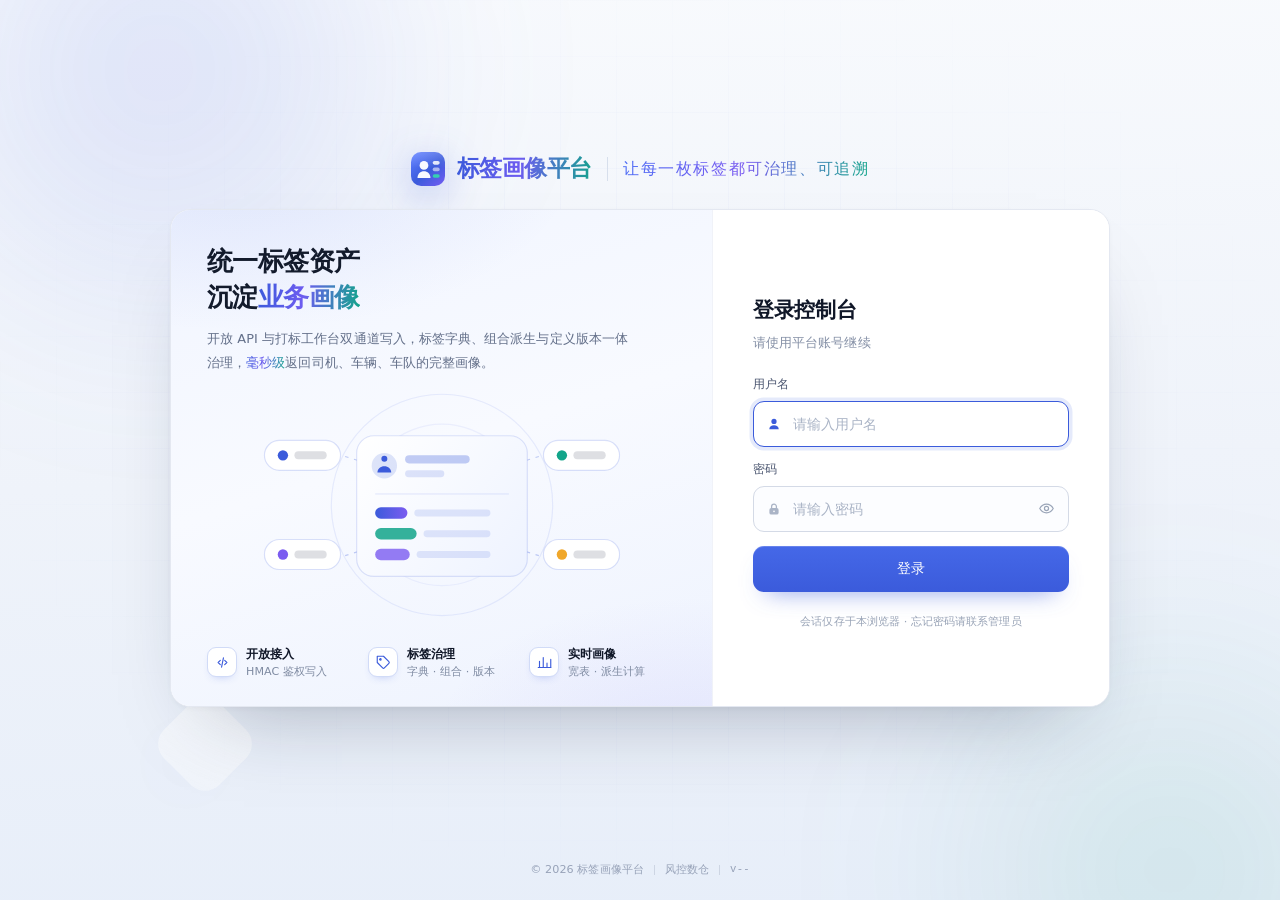
==== server/src/main/resources/static/console/index.html @ e5c2505c "Initial commit: 标签画像平台 1.17.0 统一标签接入、治理与对象画像平台：Spring Boot 3 + StarRocks 宽表 + MySQL/Redis + 模块化单体，包含" ====
<!DOCTYPE html>
<html lang="zh-CN">
<head>
<meta charset="UTF-8">
<meta name="viewport" content="width=device-width, initial-scale=1.0">
<title>标签画像平台 · 管理控制台</title>
<link rel="icon" type="image/svg+xml" href="favicon.svg?v=20261030-38">
<link rel="stylesheet" href="style.css?v=20261030-38">
</head>
<body>

<svg width="0" height="0" style="position:absolute" aria-hidden="true" focusable="false">
  <defs>
    <linearGradient id="tpLogoBg" x1="3" y1="1" x2="29" y2="31" gradientUnits="userSpaceOnUse">
      <stop stop-color="#5b7cff"/><stop offset=".55" stop-color="#3b5bdb"/><stop offset="1" stop-color="#6d5cf0"/>
    </linearGradient>
    <linearGradient id="tpLogoGloss" x1="16" y1="0" x2="16" y2="15" gradientUnits="userSpaceOnUse">
      <stop stop-color="#ffffff" stop-opacity=".18"/><stop offset="1" stop-color="#ffffff" stop-opacity="0"/>
    </linearGradient>
    <symbol id="tpLogoMark" viewBox="0 0 32 32">
      <rect width="32" height="32" rx="9.5" fill="url(#tpLogoBg)"/>
      <path d="M0 9.5A9.5 9.5 0 0 1 9.5 0h13A9.5 9.5 0 0 1 32 9.5V15H0z" fill="url(#tpLogoGloss)"/>
      <circle cx="12.2" cy="12.6" r="4.1" fill="#fff" opacity=".96"/>
      <path d="M6.1 24.4c0-3.9 2.8-6.3 6.1-6.3s6.1 2.4 6.1 6.3z" fill="#fff" opacity=".96"/>
      <rect x="20.4" y="8.5" width="6.6" height="3.4" rx="1.7" fill="#fff" opacity=".85"/>
      <rect x="20.4" y="14.7" width="6.6" height="3.4" rx="1.7" fill="#fff" opacity=".55"/>
      <rect x="20.4" y="20.9" width="6.6" height="3.4" rx="1.7" fill="#35d6ae" opacity=".95"/>
    </symbol>
  </defs>
</svg>

<!-- 登录视图 -->
<div id="login-view" class="auth-shell hidden">
  <div class="auth-bg" aria-hidden="true">
    <span class="auth-glow auth-glow-a"></span>
    <span class="auth-glow auth-glow-b"></span>
    <span class="auth-mesh"></span>
    <span class="auth-diamond auth-diamond-a"></span>
    <span class="auth-diamond auth-diamond-b"></span>
    <div class="auth-scene">
      <svg viewBox="0 0 520 336" fill="none">
        <defs>
          <linearGradient id="tpScenePlate" x1="262" y1="252" x2="262" y2="392" gradientUnits="userSpaceOnUse">
            <stop stop-color="#f5f8ff"/><stop offset="1" stop-color="#e3ebfa"/>
          </linearGradient>
          <linearGradient id="tpSceneScreen" x1="168" y1="112" x2="344" y2="262" gradientUnits="userSpaceOnUse">
            <stop stop-color="#ffffff"/><stop offset="1" stop-color="#eaf1ff"/>
          </linearGradient>
          <linearGradient id="tpSceneSide" x1="364" y1="164" x2="480" y2="252" gradientUnits="userSpaceOnUse">
            <stop stop-color="#e6edfc"/><stop offset="1" stop-color="#cfddf8"/>
          </linearGradient>
          <linearGradient id="tpSceneChip" x1="0" y1="0" x2="1" y2="0">
            <stop stop-color="#3b5bdb"/><stop offset="1" stop-color="#7b5cf0"/>
          </linearGradient>
          <filter id="tpSceneSoft" x="-45%" y="-45%" width="190%" height="190%">
            <feDropShadow dx="0" dy="14" stdDeviation="14" flood-color="#2b3f86" flood-opacity=".11"/>
          </filter>
          <radialGradient id="tpSceneHalo" cx=".5" cy=".5" r=".5">
            <stop stop-color="#3b5bdb" stop-opacity=".075"/><stop offset="1" stop-color="#3b5bdb" stop-opacity="0"/>
          </radialGradient>
          <filter id="tpSceneTiny" x="-60%" y="-60%" width="220%" height="220%">
            <feDropShadow dx="0" dy="6" stdDeviation="7" flood-color="#2b3f86" flood-opacity=".09"/>
          </filter>
        </defs>


        <ellipse cx="268" cy="180" rx="212" ry="128" fill="url(#tpSceneHalo)"/>

        <!-- 主卡：对象画像 -->
        <g transform="translate(168 150) skewY(-16)" filter="url(#tpSceneSoft)">
          <rect width="176" height="150" rx="14" fill="url(#tpSceneScreen)"/>
          <rect width="176" height="26" rx="13" fill="rgba(59,91,219,.08)"/>
          <circle cx="16" cy="13" r="3" fill="#3b5bdb" opacity=".45"/>
          <circle cx="27" cy="13" r="3" fill="#12a58a" opacity=".45"/>
          <circle cx="38" cy="13" r="3" fill="#f0a72a" opacity=".45"/>
          <circle cx="40" cy="62" r="17.5" fill="rgba(59,91,219,.10)"/>
          <circle cx="40" cy="56.5" r="6.4" fill="#3b5bdb" opacity=".72"/>
          <path d="M28.6 74.8c0-6.4 5.1-10.4 11.4-10.4s11.4 4 11.4 10.4z" fill="#3b5bdb" opacity=".72"/>
          <rect x="68" y="50" width="66" height="8" rx="4" fill="rgba(59,91,219,.26)"/>
          <rect x="68" y="64" width="42" height="6" rx="3" fill="rgba(59,91,219,.15)"/>
          <rect x="16" y="88" width="144" height="1" fill="rgba(59,91,219,.11)"/>
          <rect x="16" y="100" width="30" height="9" rx="4.5" fill="url(#tpSceneChip)"/>
          <rect x="52" y="102" width="62" height="5.4" rx="2.7" fill="rgba(59,91,219,.14)"/>
          <rect x="16" y="116" width="36" height="9" rx="4.5" fill="rgba(18,165,138,.78)"/>
          <rect x="58" y="118" width="54" height="5.4" rx="2.7" fill="rgba(59,91,219,.14)"/>
          <rect x="16" y="132" width="26" height="9" rx="4.5" fill="rgba(123,92,240,.6)"/>
          <rect x="48" y="134" width="60" height="5.4" rx="2.7" fill="rgba(59,91,219,.14)"/>
        </g>

        <!-- 左卡：标签清单 -->
        <g transform="translate(40 218) skewY(-16)" filter="url(#tpSceneTiny)">
          <rect width="106" height="86" rx="11" fill="#fff"/>
          <rect x="14" y="14" width="40" height="6.5" rx="3.25" fill="rgba(59,91,219,.28)"/>
          <rect x="14" y="32" width="26" height="8" rx="4" fill="rgba(59,91,219,.18)"/>
          <rect x="46" y="33.5" width="44" height="5" rx="2.5" fill="rgba(59,91,219,.12)"/>
          <rect x="14" y="48" width="32" height="8" rx="4" fill="rgba(18,165,138,.55)"/>
          <rect x="52" y="49.5" width="36" height="5" rx="2.5" fill="rgba(59,91,219,.12)"/>
          <rect x="14" y="64" width="22" height="8" rx="4" fill="rgba(123,92,240,.45)"/>
          <rect x="42" y="65.5" width="46" height="5" rx="2.5" fill="rgba(59,91,219,.12)"/>
        </g>

        <!-- 右卡：分布柱图 -->
        <g transform="translate(364 202) skewY(18)" filter="url(#tpSceneTiny)">
          <rect width="116" height="88" rx="11" fill="url(#tpSceneSide)"/>
          <rect x="14" y="14" width="36" height="6.5" rx="3.25" fill="rgba(59,91,219,.30)"/>
          <rect x="14" y="68" width="88" height="1" fill="rgba(59,91,219,.18)"/>
          <rect x="18" y="48" width="12" height="18" rx="4" fill="rgba(59,91,219,.26)"/>
          <rect x="38" y="36" width="12" height="30" rx="4" fill="url(#tpSceneChip)"/>
          <rect x="58" y="54" width="12" height="12" rx="4" fill="rgba(18,165,138,.6)"/>
          <rect x="78" y="42" width="12" height="24" rx="4" fill="rgba(123,92,240,.5)"/>
          <rect x="14" y="76" width="48" height="5" rx="2.5" fill="rgba(59,91,219,.16)"/>
        </g>

        <!-- 标签胶囊 -->
        <g class="auth-scene-float-b" filter="url(#tpSceneTiny)">
          <path d="M398 116L356 142" stroke="rgba(59,91,219,.26)" stroke-dasharray="3 6"/>
          <rect x="398" y="102" width="82" height="28" rx="14" fill="#fff"/>
          <circle cx="416" cy="116" r="5" fill="#12a58a"/>
          <rect x="426" y="112" width="36" height="8" rx="4" fill="rgba(21,32,58,.12)"/>
        </g>
      </svg>
    </div>
  </div>
  <header class="auth-head">
    <span class="auth-logo"><svg class="brand-mark" viewBox="0 0 32 32" aria-hidden="true"><use href="#tpLogoMark"/></svg></span>
    <b class="auth-wordmark">标签画像平台</b>
    <span class="auth-slogan">让每一枚标签都可治理、可追溯</span>
  </header>
  <main class="auth-main">
    <div class="auth-card">
      <section class="auth-visual">
        <div class="auth-visual-copy">
          <h1>统一标签资产<br>沉淀<em class="grad">业务画像</em></h1>
          <p>开放 API 与打标工作台双通道写入，标签字典、组合派生与定义版本一体治理，<em class="grad">毫秒级</em>返回司机、车辆、车队的完整画像。</p>
        </div>
        <div class="auth-art" aria-hidden="true">
          <svg viewBox="0 0 340 208" fill="none">
            <defs>
              <linearGradient id="tpArtCard" x1="96" y1="46" x2="244" y2="164" gradientUnits="userSpaceOnUse">
                <stop stop-color="#ffffff"/><stop offset="1" stop-color="#eef3ff"/>
              </linearGradient>
              <linearGradient id="tpArtBar" x1="0" y1="0" x2="1" y2="0">
                <stop stop-color="#3b5bdb"/><stop offset="1" stop-color="#7b5cf0"/>
              </linearGradient>
            </defs>
            <circle cx="170" cy="104" r="96" stroke="rgba(59,91,219,.10)"/>
            <circle cx="170" cy="104" r="70" stroke="rgba(59,91,219,.07)"/>
            <path d="M86 62L112 70M254 62L228 70M86 148L112 140M254 148L228 140" stroke="rgba(59,91,219,.30)" stroke-dasharray="3 5"/>
            <rect x="96" y="44" width="148" height="122" rx="15" fill="url(#tpArtCard)" stroke="rgba(59,91,219,.16)"/>
            <circle cx="120" cy="70" r="11" fill="rgba(59,91,219,.16)"/>
            <path d="M120 66.5a2.6 2.6 0 1 0 0-5.2 2.6 2.6 0 0 0 0 5.2zM114 76c0-3.4 2.7-5.6 6-5.6s6 2.2 6 5.6z" fill="#3b5bdb"/>
            <rect x="138" y="61" width="56" height="7" rx="3.5" fill="rgba(59,91,219,.30)"/>
            <rect x="138" y="74" width="34" height="6" rx="3" fill="rgba(59,91,219,.16)"/>
            <rect x="112" y="94" width="116" height="1" fill="rgba(59,91,219,.12)"/>
            <rect x="112" y="106" width="28" height="10" rx="5" fill="url(#tpArtBar)"/>
            <rect x="146" y="108" width="66" height="6" rx="3" fill="rgba(59,91,219,.14)"/>
            <rect x="112" y="124" width="36" height="10" rx="5" fill="rgba(18,165,138,.85)"/>
            <rect x="154" y="126" width="58" height="6" rx="3" fill="rgba(59,91,219,.14)"/>
            <rect x="112" y="142" width="30" height="10" rx="5" fill="rgba(123,92,240,.80)"/>
            <rect x="148" y="144" width="64" height="6" rx="3" fill="rgba(59,91,219,.14)"/>
            <g class="auth-art-float-a">
              <rect x="16" y="48" width="66" height="26" rx="13" fill="#fff" stroke="rgba(59,91,219,.18)"/>
              <circle cx="32" cy="61" r="4.5" fill="#3b5bdb"/>
              <rect x="42" y="57.5" width="28" height="7" rx="3.5" fill="rgba(21,32,58,.14)"/>
            </g>
            <g class="auth-art-float-b">
              <rect x="258" y="48" width="66" height="26" rx="13" fill="#fff" stroke="rgba(59,91,219,.18)"/>
              <circle cx="274" cy="61" r="4.5" fill="#12a58a"/>
              <rect x="284" y="57.5" width="28" height="7" rx="3.5" fill="rgba(21,32,58,.14)"/>
            </g>
            <g class="auth-art-float-b">
              <rect x="16" y="134" width="66" height="26" rx="13" fill="#fff" stroke="rgba(59,91,219,.18)"/>
              <circle cx="32" cy="147" r="4.5" fill="#7b5cf0"/>
              <rect x="42" y="143.5" width="28" height="7" rx="3.5" fill="rgba(21,32,58,.14)"/>
            </g>
            <g class="auth-art-float-a">
              <rect x="258" y="134" width="66" height="26" rx="13" fill="#fff" stroke="rgba(59,91,219,.18)"/>
              <circle cx="274" cy="147" r="4.5" fill="#f0a72a"/>
              <rect x="284" y="143.5" width="28" height="7" rx="3.5" fill="rgba(21,32,58,.14)"/>
            </g>
          </svg>
        </div>
        <ul class="auth-points">
          <li>
            <span class="auth-point-ico"><svg viewBox="0 0 24 24" fill="none" stroke="currentColor" stroke-width="1.8" stroke-linecap="round" stroke-linejoin="round"><path d="M8.5 8.5L5 12l3.5 3.5M15.5 8.5L19 12l-3.5 3.5"/><path d="M13.5 4.5l-3 15"/></svg></span>
            <div><b>开放接入</b><span>HMAC 鉴权写入</span></div>
          </li>
          <li>
            <span class="auth-point-ico"><svg viewBox="0 0 24 24" fill="none" stroke="currentColor" stroke-width="1.8" stroke-linecap="round" stroke-linejoin="round"><path d="M20.6 13.4l-7.2 7.2a2 2 0 0 1-2.8 0L2 12V2h10l8.6 8.6a2 2 0 0 1 0 2.8z"/><circle cx="7" cy="7" r="1.2"/></svg></span>
            <div><b>标签治理</b><span>字典 · 组合 · 版本</span></div>
          </li>
          <li>
            <span class="auth-point-ico"><svg viewBox="0 0 24 24" fill="none" stroke="currentColor" stroke-width="1.8" stroke-linecap="round" stroke-linejoin="round"><path d="M4 20V10M10 20V4M16 20v-7M22 20V7"/><path d="M2 20h20"/></svg></span>
            <div><b>实时画像</b><span>宽表 · 派生计算</span></div>
          </li>
        </ul>
      </section>
      <section class="auth-form-side">
        <h2>登录控制台</h2>
        <p class="auth-sub">请使用平台账号继续</p>
        <form id="login-form" autocomplete="off">
          <label class="auth-field">
            <span>用户名</span>
            <div class="auth-input">
              <span class="auth-lead" aria-hidden="true"><svg viewBox="0 0 24 24" fill="currentColor"><circle cx="12" cy="8.2" r="3.9"/><path d="M4.9 19.8c0-3.8 3.2-6.1 7.1-6.1s7.1 2.3 7.1 6.1z"/></svg></span>
              <input type="text" id="login-username" placeholder="请输入用户名" autocomplete="username" required>
            </div>
          </label>
          <label class="auth-field">
            <span>密码</span>
            <div class="auth-input has-toggle">
              <span class="auth-lead" aria-hidden="true"><svg viewBox="0 0 24 24" fill="none"><path d="M8.4 10.6V8.4a3.6 3.6 0 0 1 7.2 0v2.2" stroke="currentColor" stroke-width="1.9" stroke-linecap="round"/><rect x="5.1" y="10.6" width="13.8" height="9.8" rx="2.8" fill="currentColor"/><circle cx="12" cy="15.5" r="1.35" fill="#fff" opacity=".9"/></svg></span>
              <input type="password" id="login-password" placeholder="请输入密码" autocomplete="current-password" required>
              <button type="button" class="pw-toggle" id="login-pw-toggle" aria-label="显示密码" aria-pressed="false" title="显示密码">
                <svg class="pw-ico pw-ico-eye" viewBox="0 0 24 24" fill="none" stroke="currentColor" stroke-width="1.7" stroke-linecap="round" stroke-linejoin="round" aria-hidden="true"><path d="M2.5 12S6 5.9 12 5.9 21.5 12 21.5 12 18 18.1 12 18.1 2.5 12 2.5 12z"/><circle cx="12" cy="12" r="2.9"/></svg>
                <svg class="pw-ico pw-ico-off" viewBox="0 0 24 24" fill="none" stroke="currentColor" stroke-width="1.7" stroke-linecap="round" stroke-linejoin="round" aria-hidden="true"><path d="M3.2 3.2l17.6 17.6"/><path d="M10.5 6.2A9.6 9.6 0 0 1 12 6c6 0 9.5 6 9.5 6a17.7 17.7 0 0 1-2.5 3.3"/><path d="M6.4 7.8A17.2 17.2 0 0 0 2.5 12S6 18 12 18a9.6 9.6 0 0 0 3.6-.7"/><path d="M9.7 10.1a3 3 0 0 0 4.2 4.2"/></svg>
              </button>
            </div>
          </label>
          <div id="login-error" class="login-error hidden"></div>
          <button type="submit" class="btn btn-primary btn-block" id="login-submit">登录</button>
        </form>
        <p class="auth-hint">会话仅存于本浏览器 · 忘记密码请联系管理员</p>
      </section>
    </div>
  </main>
  <footer class="auth-foot">
    <span>© 2026 标签画像平台</span>
    <span class="auth-foot-sep"></span>
    <span>风控数仓</span>
    <span class="auth-foot-sep"></span>
    <span class="app-version">v--</span>
  </footer>
</div>

<!-- 应用主视图 -->
<div id="app-view" class="app hidden">
  <aside class="sidebar">
    <div class="logo"><span class="logo-mark"><svg class="brand-mark" viewBox="0 0 32 32" aria-hidden="true"><use href="#tpLogoMark"/></svg></span><span class="logo-text"><b>标签画像平台</b><small>Label Platform</small></span></div>
    <nav id="nav">
      <div class="nav-group">打标作业</div>
      <a href="#/workbench" data-nav="workbench" data-roles="ADMIN,TENANT_ADMIN,TAGGER,TASK_MANAGER,AUDITOR" title="打标工作台"><span class="nav-ico"><svg viewBox="0 0 24 24" fill="none" stroke="currentColor" stroke-width="1.7" stroke-linecap="round" stroke-linejoin="round"><path d="M12 20h9"/><path d="M16.5 3.5a2.1 2.1 0 0 1 3 3L7 19l-4 1 1-4z"/></svg></span>打标工作台</a>
      <a href="#/my-tasks" data-nav="my-tasks" data-roles="ADMIN,TENANT_ADMIN,TAGGER,TASK_MANAGER,AUDITOR" title="我的任务"><span class="nav-ico"><svg viewBox="0 0 24 24" fill="none" stroke="currentColor" stroke-width="1.7" stroke-linecap="round" stroke-linejoin="round"><path d="M9 5h10M9 12h10M9 19h10"/><path d="M4 5l1.2 1.2L7.5 4M4 12l1.2 1.2L7.5 11M4 19l1.2 1.2L7.5 18"/></svg></span>我的任务</a>
      <a href="#/tasks" data-nav="tasks" data-roles="ADMIN,TENANT_ADMIN,TASK_MANAGER,AUDITOR" title="任务管理"><span class="nav-ico"><svg viewBox="0 0 24 24" fill="none" stroke="currentColor" stroke-width="1.7" stroke-linecap="round" stroke-linejoin="round"><rect x="4" y="4" width="16" height="17" rx="2"/><path d="M9 4V3h6v2M8 9h8M8 13h8M8 17h5"/></svg></span>任务管理</a>
      <a href="#/task-monitor" data-nav="task-monitor" data-roles="ADMIN,TENANT_ADMIN,TASK_MANAGER,AUDITOR" title="任务监控"><span class="nav-ico"><svg viewBox="0 0 24 24" fill="none" stroke="currentColor" stroke-width="1.7" stroke-linecap="round" stroke-linejoin="round"><path d="M4 20V10M10 20V4M16 20v-7M22 20V7"/><path d="M2 20h20"/></svg></span>任务监控</a>
      <div class="nav-group">标签资产</div>
      <a href="#/tags" data-nav="tags" title="标签字典"><span class="nav-ico"><svg viewBox="0 0 24 24" fill="none" stroke="currentColor" stroke-width="1.7" stroke-linecap="round" stroke-linejoin="round"><path d="M20.59 13.41l-7.17 7.17a2 2 0 0 1-2.83 0L2 12V2h10l8.59 8.59a2 2 0 0 1 0 2.82z"/><circle cx="7" cy="7" r="1.2"/></svg></span>标签字典</a>
      <a href="#/tag-compose" data-nav="tag-compose" title="标签组合"><span class="nav-ico"><svg viewBox="0 0 24 24" fill="none" stroke="currentColor" stroke-width="1.7" stroke-linecap="round" stroke-linejoin="round"><circle cx="6" cy="6" r="2.6"/><circle cx="18" cy="6" r="2.6"/><circle cx="12" cy="18" r="2.6"/><path d="M8.4 7.2l2.4 8.4M15.6 7.2l-2.4 8.4M8.6 6h6.8"/></svg></span>标签组合</a>
      <a href="#/tag-viewer" data-nav="tag-viewer" title="标签查看"><span class="nav-ico"><svg viewBox="0 0 24 24" fill="none" stroke="currentColor" stroke-width="1.7" stroke-linecap="round" stroke-linejoin="round"><ellipse cx="12" cy="5.5" rx="7" ry="2.8"/><path d="M5 5.5v6c0 1.6 3.1 2.8 7 2.8s7-1.2 7-2.8v-6"/><path d="M5 11.5v6c0 1.6 3.1 2.8 7 2.8s7-1.2 7-2.8v-6"/></svg></span>标签查看</a>
      <a href="#/market" data-nav="market" title="标签市场"><span class="nav-ico"><svg viewBox="0 0 24 24" fill="none" stroke="currentColor" stroke-width="1.7" stroke-linecap="round" stroke-linejoin="round"><path d="M3 9l2-5h14l2 5"/><path d="M4 9v10a1 1 0 0 0 1 1h14a1 1 0 0 0 1-1V9"/><path d="M9 13h6M9 17h6"/><path d="M3 9h18"/></svg></span>标签市场</a>
      <a href="#/audit" data-nav="audit" data-roles="ADMIN,TENANT_ADMIN,AUDITOR" title="待审核队列"><span class="nav-ico"><svg viewBox="0 0 24 24" fill="none" stroke="currentColor" stroke-width="1.7" stroke-linecap="round" stroke-linejoin="round"><rect x="8" y="2" width="8" height="4" rx="1"/><path d="M16 4h2a2 2 0 0 1 2 2v14a2 2 0 0 1-2 2H6a2 2 0 0 1-2-2V6a2 2 0 0 1 2-2h2"/><path d="M9 13.5l2 2 4-4.5"/></svg></span>待审核队列<span class="nav-badge hidden" id="nav-pending-count">0</span></a>
      <div class="nav-group">运营分析</div>
      <a href="#/dashboard" data-nav="dashboard" data-roles="ADMIN,AUDITOR,VIEWER,TAGGER,TASK_MANAGER" title="数据看板"><span class="nav-ico"><svg viewBox="0 0 24 24" fill="none" stroke="currentColor" stroke-width="1.7" stroke-linecap="round" stroke-linejoin="round"><path d="M4 20V10M10 20V4M16 20v-7M22 20V7"/></svg></span>数据看板</a>
      <a href="#/records" data-nav="records" title="打标记录"><span class="nav-ico"><svg viewBox="0 0 24 24" fill="none" stroke="currentColor" stroke-width="1.7" stroke-linecap="round" stroke-linejoin="round"><path d="M8 6h13M8 12h13M8 18h13"/><path d="M3.5 6h.01M3.5 12h.01M3.5 18h.01"/></svg></span>打标记录</a>
      <a href="#/profile" data-nav="profile" title="对象画像"><span class="nav-ico"><svg viewBox="0 0 24 24" fill="none" stroke="currentColor" stroke-width="1.7" stroke-linecap="round" stroke-linejoin="round"><circle cx="12" cy="8" r="4"/><path d="M4 21c0-4 3.6-6 8-6s8 2 8 6"/></svg></span>对象画像</a>
      <div class="nav-group">平台管理</div>
      <a href="#/tenants" data-nav="tenants" data-roles="ADMIN,TENANT_ADMIN" title="租户与凭证"><span class="nav-ico"><svg viewBox="0 0 24 24" fill="none" stroke="currentColor" stroke-width="1.7" stroke-linecap="round" stroke-linejoin="round"><circle cx="8" cy="15" r="4"/><path d="M10.85 12.15L19 4M18 5l2 2M15 8l2 2"/></svg></span>租户与凭证</a>
      <a href="#/roles" data-nav="roles" data-roles="ADMIN,TENANT_ADMIN" title="角色与权限"><span class="nav-ico"><svg viewBox="0 0 24 24" fill="none" stroke="currentColor" stroke-width="1.7" stroke-linecap="round" stroke-linejoin="round"><rect x="4" y="3" width="16" height="18" rx="2"/><path d="M9 8h6M9 12h6M9 16h4"/><circle cx="18" cy="17" r="3"/></svg></span>角色与权限</a>
      <a href="#/users" data-nav="users" id="nav-users" title="用户管理"><span class="nav-ico"><svg viewBox="0 0 24 24" fill="none" stroke="currentColor" stroke-width="1.7" stroke-linecap="round" stroke-linejoin="round"><circle cx="9" cy="8" r="3.2"/><path d="M3 20c0-3.3 2.7-5.2 6-5.2s6 1.9 6 5.2"/><path d="M16 5.5a3 3 0 0 1 0 5.8"/><path d="M18 14.6c2 .7 3 2.4 3 4.4"/></svg></span>用户管理</a>
      <a href="#/logs" data-nav="logs" data-roles="ADMIN,TENANT_ADMIN,AUDITOR" title="审计日志"><span class="nav-ico"><svg viewBox="0 0 24 24" fill="none" stroke="currentColor" stroke-width="1.7" stroke-linecap="round" stroke-linejoin="round"><path d="M14 2H6a2 2 0 0 0-2 2v16a2 2 0 0 0 2 2h12a2 2 0 0 0 2-2V8z"/><path d="M14 2v6h6"/><path d="M9 13h6M9 17h6"/></svg></span>审计日志</a>
      <div class="nav-group">开发者</div>
      <a href="#/docs" data-nav="docs" title="接口文档"><span class="nav-ico"><svg viewBox="0 0 24 24" fill="none" stroke="currentColor" stroke-width="1.7" stroke-linecap="round" stroke-linejoin="round"><path d="M8.5 8.5L5 12l3.5 3.5M15.5 8.5L19 12l-3.5 3.5"/><path d="M13.5 4.5l-3 15"/></svg></span>接口文档</a>
    </nav>
    <div class="sidebar-foot"><span class="foot-dot"></span><div class="foot-meta"><b><span class="app-version">v--</span></b><span>Label Platform</span></div></div>
  </aside>

  <main class="main">
    <header class="topbar">
      <div class="topbar-title">
        <h1 id="page-title">标签字典</h1>
        <p class="topbar-sub" id="page-subtitle">标签定义、上下线与写入开关</p>
      </div>
      <div class="topbar-right">
        <span class="sys-chip"><span class="dot"></span>服务正常</span>
        <span class="topbar-sep"></span>
        <div class="user-box">
          <span class="user-avatar" id="user-avatar">A</span>
          <span id="user-info"></span>
          <button id="btn-change-password" class="btn btn-ghost btn-sm" title="修改当前账号密码"><svg class="ico" viewBox="0 0 24 24" width="14" height="14" fill="none" stroke="currentColor" stroke-width="1.8" stroke-linecap="round" stroke-linejoin="round" aria-hidden="true"><path d="M15.5 4.5a3.5 3.5 0 1 0-4.9 3.2L4 14.3V18h3.7l1-1h2.1l1.3-1.3V13l1.6-1.6a3.5 3.5 0 0 0 .5-.4"/><circle cx="17.5" cy="6.5" r="1.1"/></svg>修改密码</button>
          <button id="btn-logout" class="btn btn-ghost btn-sm" title="退出登录"><svg class="ico" viewBox="0 0 24 24" width="14" height="14" fill="none" stroke="currentColor" stroke-width="1.8" stroke-linecap="round" stroke-linejoin="round" aria-hidden="true"><path d="M14 4h4a2 2 0 0 1 2 2v12a2 2 0 0 1-2 2h-4"/><path d="M9 16l-4-4 4-4"/><path d="M5 12h11"/></svg>退出</button>
        </div>
      </div>
    </header>
    <section id="content" class="content"></section>
  </main>
</div>

<!-- 全局提示 -->
<div id="toast" class="toast hidden" role="status" aria-live="polite"></div>

<!-- 通用弹窗 -->
<div id="modal" class="modal-mask hidden" role="dialog" aria-modal="true" aria-labelledby="modal-title">
  <div class="modal">
    <div class="modal-head">
      <h3 id="modal-title">标题</h3>
      <button id="modal-close" class="modal-close" title="关闭" aria-label="关闭弹窗"><svg viewBox="0 0 24 24" width="18" height="18" fill="none" stroke="currentColor" stroke-width="2" stroke-linecap="round"><path d="M18 6L6 18M6 6l12 12"/></svg></button>
    </div>
    <div id="modal-body" class="modal-body"></div>
    <div id="modal-foot" class="modal-foot"></div>
  </div>
</div>

<script type="module" src="js/main.js?v=20261030-38"></script>
</body>
</html>
---- server/src/main/resources/static/console/style.css ----
/* ============================================================
   标签画像平台 · 管理控制台样式（v4 设计系统）
   视觉语言：Linear / Stripe 的中性克制 + 清晰的层级与留白
   单一品牌蓝点缀 · 细边框 · 轻阴影 · 数据密度与可读性平衡
   ============================================================ */

/* ---------------- 设计令牌 ---------------- */
:root {
  --brand: #3b5bdb;
  --brand-hover: #2f4bc0;
  --brand-weak: #eef2fe;
  --brand-line: #d1dbf7;

  --bg: #f4f6fb;
  --card: #ffffff;
  --text: #151c2e;
  --text-2: #525d76;
  --text-3: #8792a8;
  --line: #e6e9f2;
  --line-2: #f0f2f8;
  --line-strong: #d4dae6;

  --green: #0c7d54;
  --green-bg: #e9f9f2;
  --amber: #9a6a12;
  --amber-bg: #fdf5e4;
  --red: #c23c3c;
  --red-bg: #fdeeee;
  --blue: #2f6fed;
  --blue-bg: #edf2fe;
  --gray: #667085;
  --gray-bg: #f2f4f9;

  --sidebar: #0e1219;
  --sidebar-line: rgba(255, 255, 255, .065);

  --radius-lg: 12px;
  --radius: 10px;
  --radius-sm: 8px;
  --shadow-xs: 0 1px 2px rgba(16, 24, 40, .05);
  --shadow: 0 1px 2px rgba(16, 24, 40, .03), 0 6px 20px -14px rgba(16, 24, 40, .12);
  --shadow-lg: 0 24px 64px -18px rgba(16, 24, 40, .32);
  --ring: 0 0 0 3px rgba(59, 91, 219, .14);
  --font-mono: "JetBrains Mono", "SFMono-Regular", Consolas, "Liberation Mono", monospace;
}

/* ---------------- 基础 ---------------- */
* { box-sizing: border-box; margin: 0; padding: 0; }
html, body { height: 100%; }
html { color-scheme: light; }
body {
  font-family: "PingFang SC", "HarmonyOS Sans SC", "Microsoft YaHei", "Noto Sans CJK SC", system-ui, -apple-system, sans-serif;
  font-size: 14px; line-height: 1.5; color: var(--text);
  background:
    radial-gradient(1100px 380px at 72% -12%, rgba(59, 91, 219, .045), transparent 62%),
    var(--bg);
  -webkit-font-smoothing: antialiased; text-rendering: optimizeLegibility;
}
body.modal-open { overflow: hidden; }
.hidden { display: none !important; }
a { color: var(--brand); text-decoration: none; }
::selection { background: rgba(59, 91, 219, .18); }
*::-webkit-scrollbar { width: 10px; height: 10px; }
*::-webkit-scrollbar-thumb {
  background: #ccd3e0; border-radius: 8px;
  border: 2.5px solid transparent; background-clip: content-box;
}
*::-webkit-scrollbar-thumb:hover { background: #b3bccc; background-clip: content-box; }
*::-webkit-scrollbar-track { background: transparent; }

/* ---------------- 登录页 ---------------- */
.login-wrap {
  min-height: 100vh; display: flex; align-items: center; justify-content: center; padding: 32px;
  background:
    radial-gradient(1000px 520px at 82% -10%, rgba(59, 91, 219, .08), transparent 60%),
    radial-gradient(760px 460px at 4% 108%, rgba(59, 91, 219, .055), transparent 55%),
    #f3f4f8;
}
.login-panel {
  display: grid; grid-template-columns: 408px minmax(0, 1fr);
  width: min(940px, 100%); border-radius: 18px; overflow: hidden;
  background: #fff; border: 1px solid rgba(16, 24, 40, .06);
  box-shadow: 0 30px 80px -30px rgba(16, 24, 40, .34);
  animation: riseIn .5s cubic-bezier(.22, 1, .36, 1) both;
}
.login-aside {
  position: relative; display: flex; flex-direction: column; overflow: hidden;
  padding: 40px 36px 30px; color: #dbe3f5;
  background: linear-gradient(168deg, #1d2b58 0%, #15203f 58%, #101831 100%);
}
.login-aside::before {
  content: ""; position: absolute; width: 320px; height: 320px; right: -140px; top: -140px;
  border-radius: 50%; background: radial-gradient(circle, rgba(99, 125, 255, .35), transparent 68%);
}
.login-aside::after {
  content: ""; position: absolute; inset: 0; pointer-events: none;
  background-image: linear-gradient(rgba(255, 255, 255, .026) 1px, transparent 1px),
    linear-gradient(90deg, rgba(255, 255, 255, .026) 1px, transparent 1px);
  background-size: 28px 28px;
}
.aside-logo {
  position: relative; z-index: 1; display: flex; align-items: center; gap: 10px;
  font-size: 14.5px; font-weight: 600; color: #f2f5fc; letter-spacing: .2px;
}
.login-aside h2 {
  position: relative; z-index: 1; margin: 46px 0 14px;
  font-size: 21px; line-height: 1.45; font-weight: 600; color: #f6f8fd; letter-spacing: .3px;
}
.login-aside > p { position: relative; z-index: 1; color: #93a0c2; font-size: 12.8px; line-height: 1.85; }
.aside-points {
  position: relative; z-index: 1; list-style: none; margin-top: 30px;
  display: flex; flex-direction: column;
  border-top: 1px solid rgba(255, 255, 255, .08);
}
.aside-points li {
  display: flex; align-items: center; gap: 10px; padding: 12px 0;
  font-size: 12.8px; color: #aab5d2; border-bottom: 1px solid rgba(255, 255, 255, .08);
}
.pt-ico {
  width: 16px; height: 16px; border-radius: 50%; flex-shrink: 0;
  display: inline-flex; align-items: center; justify-content: center;
  background: rgba(124, 148, 245, .16); color: #a9bcff; font-size: 9.5px;
}
.aside-foot {
  position: relative; z-index: 1; margin-top: auto; padding-top: 26px;
  font-size: 11.5px; color: #5d6a8c; letter-spacing: .4px;
}
.login-card { display: flex; flex-direction: column; justify-content: center; padding: 46px 48px; background: #fff; }
.login-brand { margin-bottom: 28px; }
.login-logo {
  width: 46px; height: 46px; margin-bottom: 18px; border-radius: 12px;
  background: linear-gradient(145deg, #4c6ef5, #2f4bc0); color: #fff;
  font-weight: 700; font-size: 18px; letter-spacing: .5px;
  display: flex; align-items: center; justify-content: center;
  box-shadow: inset 0 1px 0 rgba(255, 255, 255, .22), 0 10px 20px -10px rgba(59, 91, 219, .6);
}
.login-brand h1 { font-size: 20px; font-weight: 650; letter-spacing: .2px; margin-bottom: 6px; }
.login-brand p { color: var(--text-3); font-size: 12.8px; }
.login-field { display: flex; flex-direction: column; gap: 7px; margin-bottom: 15px; }
.login-label { font-size: 12.5px; font-weight: 500; color: var(--text-2); }
.login-input-wrap { position: relative; }
.login-card input[type="text"], .login-card input[type="password"] {
  width: 100%; padding: 10px 12px; background: #fff;
  border: 1px solid var(--line-strong); border-radius: 9px;
  font-size: 14px; color: var(--text); font-family: inherit; outline: none;
  transition: border-color .15s ease, box-shadow .15s ease;
}
.login-input-wrap input { padding-right: 46px; }
.login-card input:hover { border-color: #c3cad8; }
.login-card input:focus { border-color: var(--brand); box-shadow: 0 0 0 3.5px rgba(59, 91, 219, .12); }
.pw-toggle {
  position: absolute; right: 5px; top: 50%; transform: translateY(-50%);
  padding: 5px 8px; border: 0; border-radius: 6px; background: transparent;
  color: var(--text-3); font-size: 11.5px; font-family: inherit; cursor: pointer;
}
.pw-toggle:hover { background: var(--gray-bg); color: var(--text-2); }
.login-error {
  display: flex; align-items: center; gap: 8px; margin-bottom: 14px; padding: 9px 12px;
  background: var(--red-bg); border: 1px solid rgba(196, 61, 61, .16); border-radius: 8px;
  color: var(--red); font-size: 12.5px;
}
.login-error::before {
  content: "!"; flex-shrink: 0; width: 16px; height: 16px; border-radius: 50%;
  background: var(--red); color: #fff; font-size: 11px; font-weight: 700;
  display: inline-flex; align-items: center; justify-content: center;
}
.demo-accounts {
  display: flex; align-items: center; gap: 6px; flex-wrap: wrap;
  margin: 14px 0 16px; font-size: 11.5px; color: var(--text-3);
}
.demo-chip {
  padding: 3px 9px; border: 1px solid var(--line); border-radius: 999px;
  background: #fbfcfe; color: var(--text-2); font-size: 11.5px; font-family: inherit; cursor: pointer;
  transition: border-color .14s ease, color .14s ease, background .14s ease;
}
.demo-chip:hover { border-color: var(--brand-line); color: var(--brand); background: var(--brand-weak); }
.login-hint {
  margin-top: 20px; padding-top: 16px; border-top: 1px solid var(--line-2);
  font-size: 11.6px; color: var(--text-3); line-height: 1.75; text-align: center;
}

/* ---------------- 应用框架 ---------------- */
.app { display: flex; min-height: 100vh; }
.sidebar {
  width: 236px; flex-shrink: 0; display: flex; flex-direction: column;
  position: sticky; top: 0; height: 100vh;
  background: linear-gradient(180deg, #101623 0%, #0c1017 100%);
  border-right: 1px solid rgba(255, 255, 255, .05);
}
.logo {
  display: flex; align-items: center; gap: 10px; height: 60px; padding: 0 20px;
  color: #eef1f8; font-size: 14px; font-weight: 600; letter-spacing: .2px;
  border-bottom: 1px solid var(--sidebar-line);
}
.logo-mark {
  width: 27px; height: 27px; border-radius: 8px; flex-shrink: 0;
  background: linear-gradient(145deg, #4c6ef5, #2f4bc0); color: #fff;
  font-size: 10.5px; font-weight: 700; letter-spacing: .5px;
  display: inline-flex; align-items: center; justify-content: center;
  box-shadow: inset 0 1px 0 rgba(255, 255, 255, .28);
}
#nav { flex: 1; overflow-y: auto; padding: 12px 10px 18px; }
.nav-group {
  padding: 14px 12px 7px; font-size: 10.5px; font-weight: 600;
  letter-spacing: .9px; color: #4f5a72; text-transform: uppercase;
}
.nav-group:first-child { padding-top: 4px; }
#nav a {
  position: relative; display: flex; align-items: center; gap: 11px;
  padding: 9px 12px; margin-bottom: 2px; border-radius: 8px;
  color: #8a93a8; font-size: 13.4px; font-weight: 450;
  transition: background .15s ease, color .15s ease;
}
#nav a .nav-ico { display: inline-flex; width: 18px; height: 18px; flex-shrink: 0; }
#nav a .nav-ico svg { width: 18px; height: 18px; }
#nav a:hover { background: rgba(255, 255, 255, .045); color: #d9dee9; }
#nav a.active { background: rgba(96, 125, 255, .13); color: #ffffff; }
#nav a.active::before {
  content: ""; position: absolute; left: -10px; top: 8px; bottom: 8px; width: 3px;
  border-radius: 0 3px 3px 0; background: #7d97ff;
}
#nav a.active .nav-ico { color: #a9bcff; }
.sidebar-foot {
  display: flex; align-items: center; gap: 7px; padding: 14px 20px;
  border-top: 1px solid var(--sidebar-line); font-size: 11.5px; color: #5d6a8c;
}
.foot-dot { width: 6px; height: 6px; border-radius: 50%; background: #23b26d; box-shadow: 0 0 0 3px rgba(35, 178, 109, .12); }

.main { flex: 1; min-width: 0; display: flex; flex-direction: column; }
.topbar {
  position: sticky; top: 0; z-index: 30; height: 60px; flex-shrink: 0;
  display: flex; align-items: center; justify-content: space-between; gap: 16px; padding: 0 28px;
  background: rgba(255, 255, 255, .88); -webkit-backdrop-filter: blur(12px);
  backdrop-filter: blur(12px); border-bottom: 1px solid var(--line);
}
.topbar-title { display: flex; flex-direction: column; gap: 1px; min-width: 0; }
.topbar h1 { font-size: 16px; font-weight: 600; letter-spacing: .1px; line-height: 1.35; }
.topbar-sub { font-size: 11.8px; color: var(--text-3); line-height: 1.4; }
.topbar-right { display: flex; align-items: center; gap: 14px; flex-shrink: 0; }
.sys-chip {
  display: inline-flex; align-items: center; gap: 7px; padding: 4px 11px; border-radius: 999px;
  background: var(--green-bg); border: 1px solid rgba(12, 125, 84, .14);
  color: var(--green); font-size: 12px; font-weight: 500;
}
.sys-chip .dot {
  width: 6px; height: 6px; border-radius: 50%; background: #23b26d;
  box-shadow: 0 0 0 3px rgba(35, 178, 109, .12);
}
.topbar-sep { width: 1px; height: 20px; background: var(--line); }
.user-box { display: flex; align-items: center; gap: 9px; font-size: 13px; color: var(--text-2); }
.user-avatar {
  width: 30px; height: 30px; border-radius: 9px;
  background: var(--brand-weak); color: var(--brand);
  font-size: 12.5px; font-weight: 650;
  display: inline-flex; align-items: center; justify-content: center;
}
.content { flex: 1; padding: 22px 28px 48px; }
.content > .card, .content > .stat-row { animation: fadeUp .26s ease both; }

/* ---------------- 按钮 ---------------- */
.btn {
  display: inline-flex; align-items: center; justify-content: center; gap: 6px;
  height: 34px; padding: 0 14px; border: 1px solid transparent; border-radius: var(--radius-sm);
  background: var(--card); color: var(--text); cursor: pointer;
  font-size: 13px; font-weight: 500; font-family: inherit; white-space: nowrap;
  transition: background .15s ease, border-color .15s ease, color .15s ease, box-shadow .15s ease;
}
.btn:disabled { opacity: .5; cursor: not-allowed; }
.btn:focus-visible { outline: 2px solid rgba(59, 91, 219, .35); outline-offset: 2px; }
.btn-primary { background: var(--brand); color: #fff; box-shadow: var(--shadow-xs); }
.btn-primary:hover:not(:disabled) { background: var(--brand-hover); }
.btn-ghost { background: #fff; border-color: var(--line-strong); color: var(--text-2); }
.btn-ghost:hover:not(:disabled) { border-color: var(--brand); color: var(--brand); background: var(--brand-weak); }
.btn-danger { background: var(--red); color: #fff; box-shadow: var(--shadow-xs); }
.btn-danger:hover:not(:disabled) { background: #b03434; }
.btn-link { background: transparent; border-color: transparent; color: var(--text-2); padding: 0 8px; }
.btn-link:hover:not(:disabled) { color: var(--brand); background: var(--brand-weak); }
.btn-sm { height: 28px; padding: 0 10px; font-size: 12.3px; border-radius: 7px; }
.btn-block { width: 100%; height: 40px; font-size: 14px; border-radius: 9px; }
.btn.is-loading { position: relative; pointer-events: none; }
.btn.is-loading::after {
  content: ""; width: 13px; height: 13px; border-radius: 50%;
  border: 2px solid currentColor; border-top-color: transparent; opacity: .75;
  animation: spin .7s linear infinite;
}

/* 表格内操作按钮：安静的文字按钮 */
td .btn {
  height: 26px; padding: 0 8px; background: transparent; border-color: transparent;
  box-shadow: none; font-weight: 500; border-radius: 6px;
}
td .btn-primary { color: var(--brand); }
td .btn-primary:hover:not(:disabled) { background: var(--brand-weak); }
td .btn-danger { color: var(--red); }
td .btn-danger:hover:not(:disabled) { background: var(--red-bg); }
td .btn-ghost { color: var(--text-2); }
td .btn-ghost:hover:not(:disabled) { background: var(--brand-weak); color: var(--brand); border-color: transparent; }
td .btn:disabled { opacity: .4; }

/* ---------------- 卡片与布局 ---------------- */
.card {
  margin-bottom: 16px; background: var(--card);
  border: 1px solid var(--line); border-radius: var(--radius-lg);
  box-shadow: var(--shadow); overflow: hidden;
}
.card-head {
  display: flex; align-items: center; justify-content: space-between; gap: 10px; flex-wrap: wrap;
  padding: 13px 20px; border-bottom: 1px solid var(--line-2);
}
.card-title {
  display: flex; align-items: center; gap: 8px;
  font-weight: 600; font-size: 14px; letter-spacing: .1px;
}
.card-actions { display: flex; align-items: center; gap: 8px; margin-left: auto; }
.count-chip {
  display: inline-flex; align-items: center; justify-content: center;
  min-width: 22px; height: 20px; padding: 0 7px; border-radius: 999px;
  background: var(--gray-bg); color: var(--text-2);
  font-size: 11.3px; font-weight: 600; font-variant-numeric: tabular-nums;
}
.card-body { padding: 16px 20px; }

/* 筛选区 */
.filter-bar {
  display: flex; align-items: flex-end; gap: 12px; flex-wrap: wrap;
  padding: 14px 20px; border-bottom: 1px solid var(--line-2); background: #fbfcfe;
}
.filter-grid {
  display: grid; grid-template-columns: repeat(auto-fit, minmax(170px, 1fr));
  gap: 12px 14px; align-items: end;
}
.filter-grid .field input, .filter-grid .field select { width: 100%; min-width: 0; }
.filter-grid.cols-4 { grid-template-columns: repeat(4, minmax(0, 1fr)); }
.filter-actions {
  display: flex; align-items: center; justify-content: space-between;
  gap: 10px; flex-wrap: wrap; margin-top: 14px;
}
.quick-row { display: flex; align-items: center; gap: 6px; flex-wrap: wrap; font-size: 11.8px; color: var(--text-3); }

/* ---------------- 表单 ---------------- */
.toolbar { display: flex; align-items: flex-end; gap: 12px 14px; flex-wrap: wrap; }
.field { display: flex; flex-direction: column; gap: 6px; font-size: 12px; color: var(--text-2); min-width: 0; }
.field > span { font-weight: 450; color: var(--text-3); }
.field.grow { flex: 1 1 220px; }
.field input, .field select {
  width: 180px; height: 36px; padding: 0 11px; background: #fff; font-family: inherit;
  border: 1px solid var(--line-strong); border-radius: 8px;
  font-size: 13px; color: var(--text); outline: none;
  transition: border-color .15s ease, box-shadow .15s ease;
}
.field.grow input { width: 100%; }
.field input:hover, .field select:hover { border-color: #c3cad8; }
.field input:focus, .field select:focus { border-color: var(--brand); box-shadow: 0 0 0 3.5px rgba(59, 91, 219, .12); }
.field input[type="datetime-local"] { color: var(--text-2); }
.field input[type="checkbox"] { width: 16px; height: 16px; accent-color: var(--brand); cursor: pointer; }
.check-line { display: inline-flex; align-items: center; gap: 8px; height: 36px; font-size: 12.5px; color: var(--text-2); cursor: pointer; }
.check-line input { margin: 0; }
.modal-body .field input:not([type="checkbox"]), .modal-body .field select { width: 100%; }
.form-grid { display: grid; grid-template-columns: repeat(2, minmax(0, 1fr)); gap: 14px 16px; }
.form-grid .field input, .form-grid .field select { width: 100%; }
.form-grid .span-2 { grid-column: span 2; }
.pb-0 { padding-bottom: 0; }
.form-tip { margin-top: 4px; font-size: 12px; color: var(--text-3); line-height: 1.6; }
.input-row { display: flex; align-items: stretch; gap: 8px; }
.input-row input { flex: 1; min-width: 0; }
.modal-body .field .input-row input { width: auto; }
.input-row .btn { flex-shrink: 0; }
.readonly-box {
  padding: 9px 11px; border: 1px solid var(--line); border-radius: 8px;
  background: #fafbfd; font-size: 12.5px; color: var(--text-2);
}
.select-sm {
  height: 30px; padding: 0 9px; border: 1px solid var(--line-strong); border-radius: 7px;
  background: #fff; font-family: inherit; font-size: 12.3px; color: var(--text-2); outline: none;
}
.select-sm:focus { border-color: var(--brand); box-shadow: 0 0 0 3px rgba(59, 91, 219, .1); }
.input-sm {
  height: 32px; padding: 0 10px; border: 1px solid var(--line-strong); border-radius: 7px;
  background: #fff; font-family: inherit; font-size: 12.5px; color: var(--text); outline: none;
}
.input-sm:focus { border-color: var(--brand); box-shadow: 0 0 0 3px rgba(59, 91, 219, .1); }

/* ---------------- 统计卡 ---------------- */
.stat-row {
  display: grid; grid-template-columns: repeat(4, minmax(0, 1fr));
  gap: 12px; margin-bottom: 16px;
}
.stat {
  position: relative; padding: 14px 16px 13px; overflow: hidden;
  background: #fff; border: 1px solid var(--line); border-radius: var(--radius-lg);
  box-shadow: var(--shadow);
}
.stat::before {
  content: ""; position: absolute; left: 0; top: 0; bottom: 0; width: 3px;
  background: var(--brand); opacity: .85;
}
.stat.tone-green::before { background: var(--green); }
.stat.tone-amber::before { background: #d29a2a; }
.stat.tone-gray::before { background: #aab2c2; }
.stat-label { font-size: 12px; color: var(--text-3); }
.stat-value {
  margin-top: 4px; font-size: 23px; font-weight: 650;
  letter-spacing: -.4px; line-height: 1.2; font-variant-numeric: tabular-nums;
}
.stat-hint { margin-top: 2px; font-size: 11.4px; color: var(--text-3); }

/* ---------------- 表格 ---------------- */
.table-wrap { width: 100%; overflow-x: auto; }
.table-wrap > table { min-width: 760px; }
#tag-table table { min-width: 1080px; }
#tag-audit-table table { min-width: 940px; }
#pending-table table, #records-table table { min-width: 900px; }
#tenant-table table, #logs-table table { min-width: 980px; }
#user-table table { min-width: 860px; }
.modal-body .table-wrap > table { min-width: 0; }
table { width: 100%; border-collapse: collapse; font-size: 12.8px; }
th, td { padding: 11px 16px; text-align: left; vertical-align: middle; border-bottom: 1px solid var(--line-2); }
th:first-child, td:first-child { padding-left: 20px; }
th:last-child, td:last-child { padding-right: 20px; }
th {
  background: #fafbfd; color: var(--text-3); font-weight: 500; font-size: 11.4px;
  letter-spacing: .2px; white-space: nowrap;
}
tbody tr { transition: background .12s ease; }
tbody tr:hover { background: #f8faff; }
tbody tr:last-child td { border-bottom: none; }
.table-wrap > table > thead > tr > th:first-child,
.table-wrap > table > tbody > tr > td:first-child {
  position: sticky; left: 0; z-index: 2; background: #fff;
  box-shadow: 1px 0 0 var(--line-2);
}
.table-wrap > table > thead > tr > th:first-child { background: #fafbfd; z-index: 3; }
.table-wrap > table > tbody > tr:hover > td:first-child { background: #f8faff; }
td.mono, .cell-sub.mono, .mono { font-family: var(--font-mono); font-size: 12.1px; color: var(--text-2); }
.cell-strong { font-weight: 500; color: var(--text); }
.cell-sub { margin-top: 2px; font-size: 11.4px; color: var(--text-3); line-height: 1.5; }
.cell-detail {
  display: block; max-width: 280px; overflow: hidden;
  text-overflow: ellipsis; white-space: nowrap; color: var(--text-2);
}
.nowrap { white-space: nowrap; }
.row-actions { display: flex; align-items: center; gap: 2px; flex-wrap: nowrap; }
.row-click { cursor: pointer; }
.muted { color: var(--text-3); font-size: 12px; }
.mono-inline {
  padding: 1px 5px; border-radius: 4px; background: var(--gray-bg);
  font-family: var(--font-mono); font-size: 11.5px; color: var(--text-2);
}

/* ---------------- 空态 / 加载 / 骨架屏 ---------------- */
.empty {
  display: flex; flex-direction: column; align-items: center; gap: 8px;
  padding: 50px 20px; text-align: center; color: var(--text-3); font-size: 13px;
}
.empty::before {
  content: ""; width: 42px; height: 42px; margin-bottom: 2px; opacity: .42;
  background: center / contain no-repeat
    url("data:image/svg+xml;charset=utf-8,%3Csvg xmlns='http://www.w3.org/2000/svg' viewBox='0 0 48 48' fill='none' stroke='%23a8b2c5' stroke-width='2.4' stroke-linecap='round' stroke-linejoin='round'%3E%3Cpath d='M10 17h28v19a4 4 0 0 1-4 4H14a4 4 0 0 1-4-4z'/%3E%3Cpath d='M10 17l4.5-9h19L38 17'/%3E%3Cpath d='M19 25h10'/%3E%3C/svg%3E");
}
.empty-title { font-size: 13.5px; font-weight: 600; color: var(--text-2); }
.empty-desc { max-width: 420px; font-size: 12px; color: var(--text-3); line-height: 1.7; }
.empty.loading::before { display: none; }
.empty.loading .spinner {
  width: 22px; height: 22px; border-radius: 50%;
  border: 2.5px solid var(--line-strong); border-top-color: var(--brand);
  animation: spin .7s linear infinite;
}
.sk {
  display: inline-block; height: 10px; border-radius: 4px;
  background: linear-gradient(90deg, #eef1f6 25%, #f7f9fc 37%, #eef1f6 63%);
  background-size: 400% 100%; animation: sk 1.4s ease infinite;
}
.sk-head { width: 60%; height: 8px; }
.skeleton-table td { padding-top: 15px; padding-bottom: 15px; }
.skeleton-table td .sk { max-width: 100%; }

/* ---------------- 徽标与 chip ---------------- */
.badge {
  display: inline-flex; align-items: center; gap: 5px;
  padding: 2px 8px; border-radius: 999px;
  font-size: 11.6px; font-weight: 450; white-space: nowrap;
}
.badge::before { content: ""; width: 5px; height: 5px; border-radius: 50%; background: currentColor; opacity: .8; }
.badge-green { background: var(--green-bg); color: var(--green); }
.badge-orange { background: var(--amber-bg); color: var(--amber); }
.badge-red { background: var(--red-bg); color: var(--red); }
.badge-blue { background: var(--blue-bg); color: var(--blue); }
.badge-gray { background: var(--gray-bg); color: var(--gray); }
.chip-row { display: flex; align-items: center; gap: 7px; flex-wrap: wrap; }
.chip {
  display: inline-flex; align-items: center; gap: 5px;
  height: 28px; padding: 0 11px; border: 1px solid var(--line-strong); border-radius: 999px;
  background: #fff; color: var(--text-2); font-size: 12px; font-family: inherit; cursor: pointer;
  transition: background .14s ease, border-color .14s ease, color .14s ease;
}
.chip:hover { border-color: var(--brand-line); color: var(--brand); background: var(--brand-weak); }
.chip.active { background: var(--brand); border-color: var(--brand); color: #fff; }
.chip b { font-weight: 600; font-variant-numeric: tabular-nums; opacity: .9; }

/* 写入开关 */
.switch {
  display: inline-flex; align-items: center; gap: 7px;
  padding: 2px 0; border: 0; background: transparent;
  font-family: inherit; font-size: 12px; color: var(--text-3); cursor: pointer;
}
.switch-track {
  position: relative; flex-shrink: 0; width: 30px; height: 17px;
  border-radius: 999px; background: #d3d9e5; transition: background .16s ease;
}
.switch-thumb {
  position: absolute; top: 2px; left: 2px; width: 13px; height: 13px;
  border-radius: 50%; background: #fff; box-shadow: 0 1px 2px rgba(16, 24, 40, .28);
  transition: transform .16s ease;
}
.switch.on { color: var(--green); }
.switch.on .switch-track { background: #25a06a; }
.switch.on .switch-thumb { transform: translateX(13px); }
.switch-label { font-weight: 500; }
.switch:hover .switch-track { filter: brightness(.96); }
.switch:focus-visible { outline: 2px solid rgba(59, 91, 219, .35); outline-offset: 3px; border-radius: 4px; }
.switch.is-static { cursor: default; }
.switch.is-static:hover .switch-track { filter: none; }

/* ---------------- 提示条 ---------------- */
.notice {
  display: flex; align-items: flex-start; gap: 9px;
  padding: 10px 14px; border: 1px solid; border-radius: var(--radius-sm);
  font-size: 12.6px; line-height: 1.7;
}
.notice::before {
  content: ""; flex-shrink: 0; width: 6px; height: 6px; margin-top: 7px;
  border-radius: 50%; background: currentColor; opacity: .65;
}
.notice-info { background: var(--brand-weak); border-color: var(--brand-line); color: #33415c; }
.notice-warn { background: var(--amber-bg); border-color: #f0dfb6; color: #7a5610; }
.notice + .notice { margin-top: 8px; }
.card > .notice { margin: 16px 20px; }

/* ---------------- 分页 ---------------- */
.pager {
  display: flex; align-items: center; justify-content: space-between; gap: 12px;
  padding: 12px 20px; border-top: 1px solid var(--line-2);
  font-size: 12.5px; color: var(--text-2); flex-wrap: wrap;
}
.pager-info b { color: var(--text); font-weight: 600; font-variant-numeric: tabular-nums; }
.pager-right { display: flex; align-items: center; gap: 8px; margin-left: auto; }
.pager-size { display: inline-flex; align-items: center; gap: 6px; font-size: 12px; color: var(--text-3); }
.pager-size select {
  height: 28px; padding: 0 6px; border: 1px solid var(--line-strong); border-radius: 7px;
  background: #fff; font-family: inherit; font-size: 12px; color: var(--text-2); outline: none;
}
.pager-page { min-width: 54px; text-align: center; color: var(--text-3); }
.pager-page b { color: var(--text); font-weight: 600; }

/* ---------------- 对象画像 ---------------- */
.profile-head {
  display: flex; align-items: center; gap: 14px; padding: 20px;
  background: linear-gradient(180deg, #fbfcff, #fff);
  border-bottom: 1px solid var(--line-2); flex-wrap: wrap;
}
.profile-avatar {
  width: 46px; height: 46px; border-radius: 12px; flex-shrink: 0;
  background: linear-gradient(145deg, #4c6ef5, #2f4bc0); color: #fff;
  font-weight: 650; font-size: 17px;
  display: flex; align-items: center; justify-content: center;
  box-shadow: inset 0 1px 0 rgba(255, 255, 255, .22), 0 8px 16px -10px rgba(59, 91, 219, .6);
}
.profile-id { font-family: var(--font-mono); font-size: 15px; font-weight: 600; }
.profile-meta { margin-top: 3px; font-size: 12.2px; color: var(--text-3); }
.profile-stats { margin-left: auto; display: flex; align-items: center; gap: 22px; }
.pstat { text-align: right; }
.pstat b { display: block; font-size: 19px; font-weight: 650; line-height: 1.2; font-variant-numeric: tabular-nums; }
.pstat span { font-size: 11.4px; color: var(--text-3); }
.pstat.pending b { color: var(--amber); }
.pstat.none b { color: var(--text-3); }
.profile-toolbar {
  display: flex; align-items: center; justify-content: space-between; gap: 12px; flex-wrap: wrap;
  padding: 12px 20px; border-bottom: 1px solid var(--line-2); background: #fcfdff;
}
.profile-toolbar .input-sm { width: 240px; }
.tag-grid {
  display: grid; grid-template-columns: repeat(auto-fill, minmax(300px, 1fr));
  gap: 14px; padding: 18px 20px;
}
.tag-grid > .empty { grid-column: 1 / -1; }
.tag-card {
  display: flex; flex-direction: column; gap: 10px;
  border: 1px solid var(--line); border-radius: 10px; padding: 15px 16px;
  background: #fff; transition: border-color .15s ease, box-shadow .15s ease, transform .15s ease;
}
.tag-card:hover {
  border-color: var(--brand-line); box-shadow: 0 6px 18px -10px rgba(16, 24, 40, .18);
  transform: translateY(-1px);
}
.tag-card.pending { border-color: #eedcb4; background: #fffdf7; }
.tag-top { display: flex; align-items: flex-start; justify-content: space-between; gap: 8px; }
.tag-name { font-weight: 600; font-size: 13.5px; }
.tag-code { margin-top: 2px; font-size: 11.4px; color: var(--text-3); font-family: var(--font-mono); }
.tag-value {
  font-size: 18px; font-weight: 650; color: var(--brand);
  word-break: break-all; line-height: 1.35;
}
.tag-value.none { font-size: 12.5px; font-weight: 450; color: var(--text-3); }
.tag-meta {
  display: flex; flex-direction: column; gap: 4px;
  padding-top: 10px; border-top: 1px dashed var(--line-2);
  font-size: 11.7px; color: var(--text-2);
}
.tag-meta-row { display: flex; gap: 8px; }
.tag-meta-row b { flex: 0 0 56px; font-weight: 450; color: var(--text-3); }
.tag-meta-row span { flex: 1; min-width: 0; overflow-wrap: anywhere; }

/* ---------------- Toast ---------------- */
.toast {
  position: fixed; right: 24px; bottom: 24px; z-index: 999;
  display: flex; align-items: center; gap: 9px; max-width: min(70vw, 460px);
  padding: 10px 16px; border-radius: 10px;
  background: rgba(16, 20, 31, .95); color: #fff; font-size: 12.8px; font-weight: 450;
  box-shadow: var(--shadow-lg); animation: toastIn .26s cubic-bezier(.22, 1, .36, 1) both;
}
.toast.ok { background: #0d7a54; }
.toast.err { background: #bf3a3e; }
.toast.ok::before { content: "✓"; font-weight: 700; }
.toast.err::before { content: "✕"; font-weight: 700; }

/* ---------------- 弹窗 ---------------- */
.modal-mask {
  position: fixed; inset: 0; z-index: 500; display: flex; align-items: center; justify-content: center;
  padding: 24px; background: rgba(16, 24, 40, .46);
  -webkit-backdrop-filter: blur(3px); backdrop-filter: blur(3px);
  animation: fadeIn .16s ease both;
}
.modal {
  width: 560px; max-width: 100%; max-height: 86vh;
  display: flex; flex-direction: column; overflow: hidden;
  background: #fff; border-radius: 14px; border: 1px solid rgba(16, 24, 40, .08);
  box-shadow: var(--shadow-lg); animation: modalIn .24s cubic-bezier(.22, 1, .36, 1) both;
}
.modal.modal-lg { width: 780px; }
.modal-head {
  display: flex; align-items: center; justify-content: space-between; gap: 12px;
  padding: 16px 20px; border-bottom: 1px solid var(--line-2);
}
.modal-head h3 { font-size: 15px; font-weight: 600; letter-spacing: .1px; }
.modal-close {
  display: inline-flex; align-items: center; justify-content: center;
  width: 28px; height: 28px; border: none; border-radius: 7px; cursor: pointer;
  background: none; color: var(--text-3); transition: background .14s ease, color .14s ease;
}
.modal-close:hover { background: var(--gray-bg); color: var(--text); }
.modal-body { padding: 20px; overflow-y: auto; }
.modal-foot { display: flex; justify-content: flex-end; gap: 10px; padding: 14px 20px; border-top: 1px solid var(--line-2); }
.modal-body .empty { padding: 34px 16px; }
.cred-meta {
  padding: 0 0 12px; margin-bottom: 10px;
  border-bottom: 1px dashed var(--line-strong);
  color: var(--text-2); font-size: 12.5px; line-height: 1.7;
}
.cred-meta .badge { margin-left: 4px; }

/* ---------------- 密钥展示 ---------------- */
.secret-box {
  margin-top: 8px; padding: 12px 13px; border-radius: 8px;
  background: var(--gray-bg); border: 1px dashed var(--line-strong);
  font-family: var(--font-mono); font-size: 13px; color: var(--brand);
  word-break: break-all;
}
.secret-row { display: flex; align-items: stretch; gap: 8px; margin-top: 8px; }
.secret-row .secret-box { flex: 1; min-width: 0; margin-top: 0; }
.secret-row .btn { height: auto; align-self: stretch; }
.warn-text { margin-top: 8px; color: var(--amber); font-size: 12.5px; line-height: 1.6; }

/* ---------------- 接口文档 ---------------- */
.doc-sub { margin-left: auto; font-weight: 400; font-size: 12px; color: var(--text-3); }
.doc-note {
  padding: 10px 14px; margin-bottom: 16px;
  border: 1px solid var(--brand-line); border-radius: var(--radius-sm);
  background: var(--brand-weak); color: #33415c;
  font-size: 12.8px; line-height: 1.75;
}
.doc-table th, .doc-table td { padding: 9px 12px; font-size: 12.5px; }
.doc-table td.mono { font-size: 12px; }
.doc-section { margin-top: 22px; }
.doc-section h4 {
  display: flex; align-items: center; gap: 8px;
  margin-bottom: 10px; font-size: 13px; font-weight: 600; color: var(--text);
}
.doc-section h4::before { content: ""; width: 3px; height: 13px; border-radius: 2px; background: var(--brand); }
.doc-tip { margin-top: 8px; font-size: 12.5px; color: var(--text-2); line-height: 1.8; }
.doc-tip b { color: var(--text); font-weight: 600; }
.doc-list { margin: 2px 0 0 18px; }
.doc-list li { margin-bottom: 7px; font-size: 12.8px; color: var(--text-2); line-height: 1.72; }
.doc-list li:last-child { margin-bottom: 0; }
.doc-list li b { color: var(--text); font-weight: 600; }
.method {
  display: inline-flex; align-items: center; justify-content: center;
  padding: 1.5px 8px; border-radius: 6px;
  font-family: var(--font-mono); font-size: 11.5px; font-weight: 600; letter-spacing: .3px;
}
.method-post { background: var(--green-bg); color: var(--green); }
.method-get { background: var(--blue-bg); color: var(--blue); }
.api-title { display: flex; align-items: center; gap: 10px; flex-wrap: wrap; }
.api-path { font-family: var(--font-mono); font-size: 13px; }
.api-name { color: var(--text-3); font-size: 12px; font-weight: 400; }
.code-inline {
  padding: 0 5px; border-radius: 4px; background: var(--gray-bg);
  font-family: var(--font-mono); font-size: 11.8px; color: var(--text);
}
.code-wrap { position: relative; }
.code-block {
  padding: 14px 16px; border-radius: var(--radius-sm);
  background: #0f1219; color: #dbe2f0;
  font-family: var(--font-mono); font-size: 12.3px; line-height: 1.72;
  overflow: auto; tab-size: 2;
}
.code-block::-webkit-scrollbar { height: 8px; width: 8px; }
.code-block::-webkit-scrollbar-thumb { background: rgba(255, 255, 255, .18); border-radius: 4px; }
.code-copy {
  position: absolute; top: 8px; right: 8px; z-index: 1;
  height: 26px; background: rgba(255, 255, 255, .08);
  border-color: rgba(255, 255, 255, .18); color: #c9d3e6;
}
.code-copy:hover:not(:disabled) { background: rgba(255, 255, 255, .18); border-color: rgba(255, 255, 255, .3); color: #fff; }

/* 接口列表：行式列表 + 选中切换详情 */
.doc-list-tip {
  padding: 10px 20px; border-bottom: 1px solid var(--line-2);
  background: var(--brand-weak); color: #4a5670; font-size: 12.3px; line-height: 1.6;
}
.doc-item { position: relative; }
.doc-item + .doc-item { border-top: 1px solid var(--line-2); }
.doc-item-head {
  display: flex; align-items: center; gap: 12px; width: 100%;
  padding: 14px 20px; border: 0; background: transparent;
  font: inherit; color: inherit; text-align: left; cursor: pointer;
  transition: background .12s ease;
}
.doc-item-head:hover { background: #fafbfe; }
.doc-item.active > .doc-item-head { background: var(--brand-weak); }
.doc-item.active::before {
  content: ""; position: absolute; left: 0; top: 8px; bottom: 8px; width: 3px;
  border-radius: 0 2px 2px 0; background: var(--brand);
}
.doc-item-main { flex: 1; min-width: 0; display: flex; flex-direction: column; gap: 3px; }
.doc-item-title { display: flex; align-items: center; gap: 10px; flex-wrap: wrap; }
.doc-item-desc { color: var(--text-3); font-size: 12.3px; }
.doc-item-arrow { flex-shrink: 0; color: var(--text-3); transition: transform .18s ease, color .12s ease; }
.doc-item.active .doc-item-arrow { color: var(--brand); }
.doc-collapse.open .doc-item-arrow { transform: rotate(180deg); }
.doc-collapse {
  width: 100%; border: 0; border-bottom: 1px solid var(--line-2);
  background: transparent; font-family: inherit; color: inherit; cursor: pointer;
}
.doc-collapse:hover { background: #fafbfe; }

/* ---------------- 动效 ---------------- */
@keyframes riseIn { from { opacity: 0; transform: translateY(16px); } }
@keyframes fadeUp { from { opacity: 0; transform: translateY(6px); } }
@keyframes fadeIn { from { opacity: 0; } }
@keyframes modalIn { from { opacity: 0; transform: translateY(10px) scale(.98); } }
@keyframes toastIn { from { opacity: 0; transform: translateY(10px); } }
@keyframes spin { to { transform: rotate(360deg); } }
@keyframes sk { 0% { background-position: 100% 50%; } 100% { background-position: 0 50%; } }
@media (prefers-reduced-motion: reduce) {
  *, *::before, *::after { animation-duration: .01ms !important; animation-iteration-count: 1 !important; transition-duration: .01ms !important; }
}

/* ---------------- 响应式 ---------------- */
@media (max-width: 1180px) {
  .stat-row { grid-template-columns: repeat(2, minmax(0, 1fr)); }
  .filter-grid.cols-4 { grid-template-columns: repeat(2, minmax(0, 1fr)); }
}
@media (max-width: 1080px) {
  .login-aside { display: none; }
  .login-panel { grid-template-columns: minmax(0, 1fr); width: min(430px, 100%); }
  .login-card { padding: 42px 38px; }
}
@media (max-width: 900px) {
  .sidebar { width: 64px; }
  .logo { justify-content: center; padding: 0 8px; }
  .logo-text, .nav-group { display: none; }
  #nav { padding: 12px 8px; }
  #nav a { justify-content: center; gap: 0; padding: 11px 0; font-size: 0; }
  #nav a.active::before { left: -8px; }
  #nav a .nav-ico, #nav a .nav-ico svg { width: 20px; height: 20px; }
  .sidebar-foot { display: none; }
  .form-grid { grid-template-columns: 1fr; }
  .form-grid .span-2 { grid-column: span 1; }
  .content { padding: 18px 16px 40px; }
  .topbar { padding: 0 18px; }
  .filter-grid { grid-template-columns: repeat(auto-fit, minmax(150px, 1fr)); }
  .filter-grid.cols-4 { grid-template-columns: repeat(2, minmax(0, 1fr)); }
}
@media (max-width: 640px) {
  .topbar-sub, .sys-chip, .topbar-sep { display: none; }
  #user-info { display: none; }
  .login-wrap { padding: 18px; }
  .login-card { padding: 34px 26px; }
  .field input, .field select, .field[data-type="datetime"] input { width: 100%; min-width: 0; }
  .filter-bar .field { flex: 1 1 140px; }
  .filter-grid { grid-template-columns: 1fr; }
  .filter-grid.cols-4 { grid-template-columns: 1fr; }
  .stat-row { grid-template-columns: repeat(2, minmax(0, 1fr)); gap: 10px; }
  .profile-stats { width: 100%; justify-content: space-between; margin-left: 0; gap: 12px; }
  .pstat { text-align: left; }
  .profile-toolbar input.input-sm { width: 100%; }
  .tag-grid { grid-template-columns: 1fr; padding: 14px; }
  .pager { justify-content: center; }
  .pager-right { width: 100%; justify-content: space-between; }
  .toast { left: 16px; right: 16px; bottom: 16px; max-width: none; }
}

/* ============================================================
   v5 视觉精修（2026-10-26）
   目标：提升数据密度下的可读性、窄屏可用性与页面层次
   ============================================================ */

/* ---------- 登录页补充 ---------- */
.login-card { position: relative; }
.login-card::before {
  content: ""; position: absolute; top: 0; left: 0; right: 0; height: 2px;
  background: linear-gradient(90deg, transparent, var(--brand) 18%, rgba(59, 91, 219, .12) 58%, transparent);
  opacity: .5;
}
.login-badges { display: none; align-items: center; gap: 6px; flex-wrap: wrap; margin: -4px 0 18px; }
.login-badge {
  display: inline-flex; align-items: center; gap: 5px;
  padding: 4px 9px; border: 1px solid var(--line); border-radius: 999px;
  background: #fafbfe; color: var(--text-2); font-size: 11.5px;
}
.login-badge::before { content: ""; width: 5px; height: 5px; border-radius: 50%; background: var(--brand); opacity: .75; }
@media (max-width: 1080px) {
  .login-badges { display: flex; }
  .login-card { padding-top: 40px; }
}

/* ---------- 侧栏与顶栏 ---------- */
#nav a:focus-visible, .chip:focus-visible, .demo-chip:focus-visible,
.doc-item-head:focus-visible, .doc-collapse:focus-visible {
  outline: 2px solid rgba(125, 151, 255, .55); outline-offset: 2px;
}
#nav a.active { box-shadow: inset 0 1px 0 rgba(255, 255, 255, .045); }
.sys-chip { font-variant-numeric: tabular-nums; }

/* ---------- 卡片层次 ---------- */
.card { transition: border-color .16s ease, box-shadow .16s ease; }
.card:hover { border-color: #dfe4ef; }
.card-head { background: linear-gradient(180deg, #fff, #fdfdff); }

/* ---------- 统计卡 ---------- */
.stat {
  position: relative; display: flex; flex-direction: column; justify-content: space-between;
  min-height: 98px; padding: 15px 18px 14px;
  transition: border-color .16s ease, box-shadow .16s ease, transform .16s ease;
}
.stat:hover { border-color: var(--brand-line); box-shadow: 0 8px 24px -18px rgba(16, 24, 40, .3); transform: translateY(-1px); }
.stat::before { width: 3px; opacity: .9; }
.stat-label { padding-right: 38px; letter-spacing: .1px; }
.stat-value { margin-top: 6px; font-size: 26px; letter-spacing: -.6px; }
.stat-hint { margin-top: 3px; }
.stat-ico {
  position: absolute; top: 14px; right: 16px;
  width: 30px; height: 30px; border-radius: 9px;
  display: inline-flex; align-items: center; justify-content: center;
  background: var(--brand-weak); color: var(--brand);
}
.stat-ico svg { width: 17px; height: 17px; }
.stat.tone-green .stat-ico { background: var(--green-bg); color: var(--green); }
.stat.tone-amber .stat-ico { background: var(--amber-bg); color: #a9791c; }
.stat.tone-gray .stat-ico { background: var(--gray-bg); color: #7d879b; }

/* ---------- 表格：固定表头 + 横向滚动 + 列宽 ---------- */
.table-wrap {
  position: relative; overflow: auto; overscroll-behavior: contain;
  scrollbar-gutter: stable;
}
#tag-table .table-wrap, #tag-audit-table .table-wrap, #pending-table .table-wrap,
#records-table .table-wrap, #tenant-table .table-wrap, #user-table .table-wrap,
#logs-table .table-wrap { max-height: 62vh; }
th, td { white-space: nowrap; }
.doc-table th, .doc-table td, .modal-body table th, .modal-body table td { white-space: normal; }
th {
  position: sticky; top: 0; z-index: 3;
  background: #f8fafc; color: #66708a; font-weight: 600; letter-spacing: .25px;
  box-shadow: inset 0 -1px 0 var(--line);
}
.table-wrap > table > thead > tr > th:first-child { z-index: 6; background: #f8fafc; }
td.cell-wrap { white-space: normal; min-width: 116px; max-width: 260px; line-height: 1.55; }
td.cell-wrap b { font-weight: 600; }
td.cell-wrap span { overflow-wrap: anywhere; }
.table-wrap td .cell-detail { max-width: 240px; }
#tag-table table { min-width: 1280px; }
#tag-audit-table table { min-width: 1080px; }
#pending-table table { min-width: 1080px; }
#records-table table { min-width: 1120px; }
#tenant-table table { min-width: 1080px; }
#logs-table table { min-width: 1120px; }
#user-table table { min-width: 860px; }
#pending-table th:nth-child(2), #pending-table td:nth-child(2) { min-width: 170px; }
#pending-table th:nth-child(4), #pending-table td:nth-child(4) { min-width: 124px; }
#pending-table th:nth-child(8), #pending-table td:nth-child(8) { min-width: 180px; }
#records-table th:nth-child(1), #records-table td:nth-child(1) { min-width: 170px; }
#records-table th:nth-child(3), #records-table td:nth-child(3) { min-width: 124px; }
#records-table th:nth-child(7), #records-table td:nth-child(7) { min-width: 140px; }
#tag-table th:nth-child(1), #tag-table td:nth-child(1) { min-width: 176px; }
#tag-table th:last-child, #tag-table td:last-child { min-width: 152px; }

/* 表格滚动时保持首列与表头的层次 */
.table-wrap > table > tbody > tr:hover > td:first-child { background: #f7f9ff; }

/* ---------- 画像卡 ---------- */
.tag-card { border-left: 3px solid transparent; padding-left: 14px; }
.tag-card.effective { border-left-color: #2fa06a; }
.tag-card.pending { border-left-color: #d29a2a; }
.tag-card.none { border-left-color: #c7ceda; background: #fdfdfe; }
.tag-card.revoked { border-left-color: var(--red); }
.tag-card:hover { box-shadow: 0 10px 26px -18px rgba(16, 24, 40, .24); }
.tag-value { font-size: 19px; letter-spacing: -.2px; }
.tag-card.none .tag-value { font-size: 13px; letter-spacing: 0; }
.tag-meta-row b { flex-basis: 58px; }

/* ---------- 窄屏 ---------- */
@media (max-width: 1180px) {
  .stat-value { font-size: 24px; }
}
@media (max-width: 900px) {
  .sys-chip, .topbar-sep, #user-info { display: none; }
  .topbar { padding: 0 18px; }
  .user-box { gap: 6px; }
  .content { padding: 18px 16px 40px; }
  .card-head { padding: 12px 16px; }
  .filter-bar { padding: 13px 16px; }
  .table-wrap > table > thead > tr > th:first-child,
  .table-wrap > table > tbody > tr > td:first-child { padding-left: 16px; }
  .table-wrap > table > thead > tr > th:last-child,
  .table-wrap > table > tbody > tr > td:last-child { padding-right: 16px; }
}
@media (max-width: 640px) {
  .content { padding: 14px 12px 36px; }
  .stat { min-height: 90px; padding: 13px 14px; }
  .stat-value { font-size: 22px; }
  .stat-ico { top: 12px; right: 12px; width: 27px; height: 27px; }
  .stat-ico svg { width: 15px; height: 15px; }
  .card { border-radius: 10px; }
  #tag-table .table-wrap, #tag-audit-table .table-wrap, #pending-table .table-wrap,
  #records-table .table-wrap, #tenant-table .table-wrap, #user-table .table-wrap,
  #logs-table .table-wrap { max-height: 55vh; }
}

/* ============================================================
   v6 侧栏精修（2026-10-26）
   品牌区 · 分组标题 · 激活态 · 待审核徽标 · 版本区
   ============================================================ */
.sidebar {
  background:
    radial-gradient(360px 220px at 0% -8%, rgba(76, 110, 245, .20), transparent 62%),
    linear-gradient(180deg, #111827 0%, #0c111b 56%, #090d14 100%);
  box-shadow: inset -1px 0 0 rgba(255, 255, 255, .03);
}
.logo { padding: 0 18px; }
.logo-text {
  display: flex; flex-direction: column; justify-content: center;
  min-width: 0; line-height: 1.22;
}
.logo-text b {
  font-size: 13.5px; font-weight: 600; color: #f0f3fa;
  letter-spacing: .2px; white-space: nowrap;
}
.logo-text small {
  margin-top: 2px; font-size: 9px; font-weight: 500; color: #5d6a8c;
  letter-spacing: 1.5px; text-transform: uppercase;
}
.logo-mark {
  width: 29px; height: 29px; border-radius: 9px;
  background: linear-gradient(145deg, #5b78ff, #2f4bc0);
  box-shadow: inset 0 1px 0 rgba(255, 255, 255, .30),
    0 0 0 1px rgba(125, 151, 255, .16),
    0 8px 18px -10px rgba(59, 91, 219, .85);
}
#nav { padding: 10px 10px 18px; }
.nav-group {
  display: flex; align-items: center; gap: 8px;
  padding: 17px 12px 8px; color: #66738d;
  font-size: 10px; letter-spacing: 1.15px;
}
.nav-group::after {
  content: ""; flex: 1; height: 1px;
  background: linear-gradient(90deg, rgba(255, 255, 255, .075), transparent);
}
.nav-group:first-child { padding-top: 4px; }
#nav a {
  border-radius: 9px; padding: 9px 11px; margin-bottom: 3px;
  color: #8d97ac;
  transition: background .16s ease, color .16s ease, box-shadow .16s ease;
}
#nav a .nav-ico, #nav a .nav-ico svg { width: 19px; height: 19px; }
#nav a:hover { background: rgba(255, 255, 255, .055); color: #e3e8f3; }
#nav a.active {
  background: linear-gradient(90deg, rgba(96, 125, 255, .20), rgba(96, 125, 255, .055));
  color: #fff;
  box-shadow: inset 0 0 0 1px rgba(125, 151, 255, .10);
}
#nav a.active::before {
  left: -10px; top: 9px; bottom: 9px; width: 3px;
  background: linear-gradient(180deg, #8aa3ff, #5f7dff);
  box-shadow: 0 0 10px rgba(125, 151, 255, .55);
}
#nav a.active .nav-ico { color: #b9c8ff; }
.nav-badge {
  display: inline-flex; align-items: center; justify-content: center;
  margin-left: auto; min-width: 18px; height: 18px; padding: 0 5px;
  border-radius: 9px; background: rgba(210, 154, 42, .16);
  border: 1px solid rgba(210, 154, 42, .24);
  color: #e5b55b; font-size: 10.5px; font-weight: 600;
  font-variant-numeric: tabular-nums;
}
#nav a.active .nav-badge { background: rgba(210, 154, 42, .22); color: #f0c46f; }
.sidebar-foot { padding: 14px 18px; gap: 9px; }
.foot-meta { display: flex; flex-direction: column; line-height: 1.35; }
.foot-meta b {
  color: #9aa6bd; font-size: 11.5px; font-weight: 500; letter-spacing: .2px;
}
.foot-meta span {
  color: #4f5a72; font-size: 9.5px; letter-spacing: 1.1px; text-transform: uppercase;
}
@media (max-width: 900px) {
  .logo { padding: 0 8px; padding-left: 8px; justify-content: center; }
  .logo-text, .nav-group { display: none; }
  #nav a { padding: 11px 0; margin-bottom: 2px; }
  #nav a .nav-ico, #nav a .nav-ico svg { width: 20px; height: 20px; }
  #nav a.active::before { left: -8px; top: 8px; bottom: 8px; }
  .nav-badge { display: none !important; }
}

/* ============================================================
   v7 品牌标（2026-10-26）
   标签 + 人物画像的几何标记，统一侧栏 / 登录页 / favicon
   ============================================================ */
.brand-mark { display: block; width: 100%; height: 100%; }
.logo-mark {
  width: 29px; height: 29px; flex-shrink: 0;
  display: inline-flex; align-items: center; justify-content: center;
  background: none; box-shadow: none; border-radius: 0; padding: 0;
}
.logo-mark .brand-mark { filter: drop-shadow(0 3px 8px rgba(47, 75, 194, .25)); }
.login-logo {
  width: 46px; height: 46px; border-radius: 0; padding: 0;
  background: none; box-shadow: none; color: inherit; font-size: 0;
  display: flex; align-items: center; justify-content: center;
}
.login-logo .brand-mark { filter: drop-shadow(0 10px 22px rgba(47, 75, 194, .28)); }
@media (max-width: 900px) {
  .logo-mark { width: 30px; height: 30px; }
}

/* ============================================================
   v8 数据看板（2026-10-26）
   深色数据头图 + 浅色分析卡，纯 SVG/CSS 图表
   ============================================================ */
.dash { animation: fadeUp .26s ease both; }
.dash-hero {
  position: relative; overflow: hidden; padding: 24px 26px 18px;
  border: 1px solid rgba(255, 255, 255, .07); border-radius: 16px;
  background:
    radial-gradient(760px 260px at 8% -30%, rgba(93, 120, 255, .34), transparent 62%),
    radial-gradient(520px 260px at 96% 0%, rgba(31, 157, 107, .10), transparent 62%),
    linear-gradient(135deg, #0d1526 0%, #101a31 48%, #0a1020 100%);
  box-shadow: 0 22px 54px -34px rgba(8, 15, 35, .75);
}
.dash-hero::before {
  content: ""; position: absolute; inset: 0; pointer-events: none;
  background-image:
    linear-gradient(rgba(255, 255, 255, .024) 1px, transparent 1px),
    linear-gradient(90deg, rgba(255, 255, 255, .024) 1px, transparent 1px);
  background-size: 32px 32px;
  -webkit-mask-image: linear-gradient(180deg, rgba(0, 0, 0, .7), transparent 78%);
  mask-image: linear-gradient(180deg, rgba(0, 0, 0, .7), transparent 78%);
}
.dash-head {
  position: relative; z-index: 1; display: flex; align-items: flex-start;
  justify-content: space-between; gap: 18px; flex-wrap: wrap;
}
.dash-eyebrow {
  display: inline-block; margin-bottom: 9px; padding: 3px 8px;
  border: 1px solid rgba(125, 151, 255, .22); border-radius: 999px;
  background: rgba(109, 136, 255, .10); color: #9db0ff;
  font-size: 9.5px; font-weight: 600; letter-spacing: 1.35px;
}
.dash-title h2 { margin: 0; color: #f2f5ff; font-size: 22px; font-weight: 600; letter-spacing: .2px; }
.dash-title p { margin: 7px 0 0; color: #8d9bb5; font-size: 12.5px; line-height: 1.6; }
.dash-controls { display: flex; align-items: center; gap: 8px; flex-wrap: wrap; }
.dash-ranges {
  display: flex; align-items: center; gap: 3px; padding: 3px;
  border: 1px solid rgba(255, 255, 255, .08); border-radius: 9px;
  background: rgba(255, 255, 255, .035);
}
.dash-chip {
  height: 26px; padding: 0 10px; border: 0; border-radius: 6px;
  background: transparent; color: #93a0b8; font-family: inherit; font-size: 11.5px;
  cursor: pointer; transition: background .15s ease, color .15s ease, box-shadow .15s ease;
}
.dash-chip:hover { color: #fff; background: rgba(255, 255, 255, .06); }
.dash-chip.active {
  color: #fff; background: rgba(109, 136, 255, .26);
  box-shadow: inset 0 0 0 1px rgba(125, 151, 255, .26);
}
.dash-btn {
  height: 32px; padding: 0 12px; border: 1px solid rgba(255, 255, 255, .13); border-radius: 8px;
  background: rgba(255, 255, 255, .04); color: #c9d4e8; font-family: inherit; font-size: 12px;
  cursor: pointer; transition: background .15s ease, color .15s ease, border-color .15s ease;
}
.dash-btn:hover { background: rgba(255, 255, 255, .09); color: #fff; border-color: rgba(255, 255, 255, .2); }
.dash-kpis {
  position: relative; z-index: 1; display: grid;
  grid-template-columns: repeat(6, minmax(0, 1fr)); gap: 10px; margin-top: 22px;
}
.dash-kpi {
  position: relative; min-height: 98px; padding: 14px 15px 12px;
  border: 1px solid rgba(255, 255, 255, .075); border-radius: 11px;
  background: rgba(255, 255, 255, .045); overflow: hidden;
}
.dash-kpi::before {
  content: ""; position: absolute; left: 0; top: 14px; bottom: 14px; width: 2px;
  border-radius: 0 2px 2px 0; background: rgba(125, 151, 255, .65);
}
.dash-kpi.tone-green::before { background: rgba(55, 214, 122, .58); }
.dash-kpi.tone-amber::before { background: rgba(232, 180, 91, .65); }
.dash-kpi.tone-purple::before { background: rgba(168, 139, 250, .62); }
.dash-kpi-label { padding-right: 34px; color: #93a0b8; font-size: 11.5px; }
.dash-kpi-value {
  margin-top: 5px; color: #f5f7ff; font-size: 27px; font-weight: 650;
  letter-spacing: -.6px; line-height: 1.2; font-variant-numeric: tabular-nums;
}
.dash-kpi-value small { margin-left: 2px; font-size: 11px; font-weight: 500; letter-spacing: 0; color: #8d9bb5; }
.dash-kpi-hint { margin-top: 3px; color: #6f7d97; font-size: 10.5px; }
.dash-kpi-ico {
  position: absolute; top: 13px; right: 13px; width: 27px; height: 27px;
  border-radius: 8px; display: flex; align-items: center; justify-content: center;
  background: rgba(109, 136, 255, .13); color: #9db0ff;
}
.dash-kpi-ico svg { width: 15px; height: 15px; }
.dash-kpi.tone-green .dash-kpi-ico { background: rgba(55, 214, 122, .11); color: #6fe0a3; }
.dash-kpi.tone-amber .dash-kpi-ico { background: rgba(232, 180, 91, .12); color: #e8b45b; }
.dash-kpi.tone-purple .dash-kpi-ico { background: rgba(168, 139, 250, .12); color: #c4b5fd; }
.dash-meta {
  position: relative; z-index: 1; display: flex; align-items: center; gap: 8px;
  margin-top: 16px; color: #74829d; font-size: 11px; flex-wrap: wrap;
}
.live-dot { width: 6px; height: 6px; border-radius: 50%; background: #37d67a; box-shadow: 0 0 0 4px rgba(55, 214, 122, .12); }
.dash-grid { display: grid; grid-template-columns: repeat(12, minmax(0, 1fr)); gap: 16px; margin-top: 16px; }
.dash-card { margin-bottom: 0; }
.dash-trend { grid-column: span 8; }
.dash-endpoints { grid-column: span 4; }
.dash-top { grid-column: span 4; }
.dash-tenants { grid-column: span 4; }
.dash-recent { grid-column: span 12; }
.dash-card-head {
  display: flex; align-items: flex-start; justify-content: space-between; gap: 10px;
  padding: 14px 18px; border-bottom: 1px solid var(--line-2);
}
.dash-card-head h3 { margin: 0; font-size: 13.5px; font-weight: 600; }
.dash-card-head span { display: block; margin-top: 2px; color: var(--text-3); font-size: 11px; }
.dash-card-body { padding: 14px 18px 16px; }
.dash-chart-legend {
  display: flex; align-items: center; gap: 18px; flex-wrap: wrap;
  margin-bottom: 8px; color: var(--text-3); font-size: 11.5px;
}
.dash-chart-legend span { display: inline-flex; align-items: center; gap: 6px; }
.dash-chart-legend i { width: 7px; height: 7px; border-radius: 50%; }
.dash-chart-legend b { color: var(--text); font-weight: 600; font-variant-numeric: tabular-nums; }
.dash-chart { display: block; width: 100%; height: auto; overflow: visible; }
.dash-chart text { font-family: inherit; }
.dash-bar-row { padding: 9px 0; border-bottom: 1px dashed var(--line-2); }
.dash-bar-row:first-child { padding-top: 0; }
.dash-bar-row:last-child { padding-bottom: 0; border-bottom: 0; }
.dash-bar-head { display: flex; align-items: center; gap: 8px; }
.dash-bar-head .method { flex-shrink: 0; }
.dash-bar-path {
  flex: 1; min-width: 0; overflow: hidden; text-overflow: ellipsis; white-space: nowrap;
  color: var(--text-2); font-family: var(--font-mono); font-size: 11.3px;
}
.dash-bar-head b { flex-shrink: 0; color: var(--text); font-size: 12.5px; font-variant-numeric: tabular-nums; }
.dash-track { height: 5px; margin-top: 7px; border-radius: 999px; background: #eef1f7; overflow: hidden; }
.dash-track i { display: block; height: 100%; border-radius: 999px; background: linear-gradient(90deg, #6D88FF, #3B5BDB); }
.dash-track.write i { background: linear-gradient(90deg, #5FD3A3, #1F9D6B); }
.dash-track.query i { background: linear-gradient(90deg, #E8C27B, #D29A2A); }
.dash-bar-sub { margin-top: 5px; color: var(--text-3); font-size: 10.5px; }
.dash-tag-row, .dash-tenant-row {
  display: flex; align-items: center; gap: 10px; padding: 9px 0;
  border-bottom: 1px dashed var(--line-2);
}
.dash-tag-row:first-child, .dash-tenant-row:first-child { padding-top: 0; }
.dash-tag-row:last-child, .dash-tenant-row:last-child { padding-bottom: 0; border-bottom: 0; }
.dash-rank { flex: 0 0 18px; color: #a0aabc; font-family: var(--font-mono); font-size: 10.5px; }
.dash-tag-main, .dash-tenant-main { flex: 1; min-width: 0; }
.dash-tag-name, .dash-tenant-name {
  overflow: hidden; text-overflow: ellipsis; white-space: nowrap;
  color: var(--text); font-size: 12.3px; font-weight: 500;
}
.dash-tag-code { margin-left: 7px; color: var(--text-3); font-family: var(--font-mono); font-size: 10.3px; font-weight: 400; }
.dash-tenant-name .mono { margin-left: 7px; color: var(--text-3); font-size: 10.3px; font-weight: 400; }
.dash-tag-count, .dash-tenant-nums b { flex-shrink: 0; color: var(--text); font-size: 12.5px; font-variant-numeric: tabular-nums; }
.dash-tenant-nums { flex: 0 0 auto; text-align: right; display: flex; flex-direction: column; gap: 2px; }
.dash-tenant-nums span { color: var(--text-3); font-size: 10.3px; white-space: nowrap; }
.dash-recent .dash-table-wrap { max-height: 360px; }
.dash-table { min-width: 980px; }
.dash-table th, .dash-table td { padding: 9px 14px; font-size: 12px; }
.dash-table th:first-child, .dash-table td:first-child { padding-left: 18px; }
.dash-table th:last-child, .dash-table td:last-child { padding-right: 18px; }
.dash-api-line { display: flex; align-items: center; gap: 8px; min-width: 0; }
.dash-api-line .mono { overflow: hidden; text-overflow: ellipsis; white-space: nowrap; }
.dash-card .empty { padding: 34px 16px; }
#dashboard:fullscreen { background: #080d18; padding: 24px; overflow: auto; }
#dashboard:fullscreen .dash-hero, #dashboard:fullscreen .dash-grid { max-width: 1800px; margin-left: auto; margin-right: auto; }
@media (max-width: 1300px) {
  .dash-kpis { grid-template-columns: repeat(3, minmax(0, 1fr)); }
  .dash-trend { grid-column: span 12; }
  .dash-endpoints, .dash-top, .dash-tenants { grid-column: span 6; }
}
@media (max-width: 900px) {
  .dash-hero { padding: 20px 18px 16px; }
  .dash-title h2 { font-size: 20px; }
  .dash-head { flex-direction: column; }
  .dash-controls { width: 100%; }
  .dash-kpis { grid-template-columns: repeat(2, minmax(0, 1fr)); }
  .dash-endpoints, .dash-top, .dash-tenants { grid-column: span 12; }
  #dashboard:fullscreen { padding: 16px; }
}
@media (max-width: 640px) {
  .dash-kpis { gap: 8px; }
  .dash-kpi { min-height: 88px; padding: 12px 13px; }
  .dash-kpi-value { font-size: 22px; }
  .dash-kpi-ico { width: 24px; height: 24px; top: 11px; right: 11px; }
  .dash-ranges { width: 100%; justify-content: space-between; }
  .dash-chip { flex: 1; }
  .dash-btn { flex: 1; }
  .dash-card-head, .dash-card-body { padding-left: 14px; padding-right: 14px; }
}

/* ============================================================
   v9 标签单选/多选（2026-10-26）
   ============================================================ */
.field textarea {
  width: 100%; min-height: 64px; padding: 9px 11px;
  border: 1px solid var(--line-strong); border-radius: 8px;
  background: #fff; font-family: inherit; font-size: 13px; line-height: 1.6;
  color: var(--text); outline: none; resize: vertical;
  transition: border-color .15s ease, box-shadow .15s ease;
}
.field textarea:hover { border-color: #c3cad8; }
.field textarea:focus { border-color: var(--brand); box-shadow: 0 0 0 3.5px rgba(59, 91, 219, .12); }
.form-grid .field textarea { width: 100%; }
#tag-table table { min-width: 1440px; }
#tag-table th:nth-child(4), #tag-table td:nth-child(4) { min-width: 170px; }
.tag-value-chips { display: flex; flex-wrap: wrap; gap: 5px; }
.tag-value-chip {
  display: inline-flex; align-items: center; padding: 3px 9px;
  border-radius: 6px; border: 1px solid var(--brand-line);
  background: var(--brand-weak); color: var(--brand);
  font-size: 12.5px; font-weight: 500; line-height: 1.5;
}

/* 标签表：操作列右侧固定，横向滚动时始终可见 */
#tag-table .table-wrap > table > thead > tr > th:last-child,
#tag-table .table-wrap > table > tbody > tr > td:last-child {
  position: sticky; right: 0; z-index: 4; background: #fff;
  padding-left: 22px;
  box-shadow: -1px 0 0 var(--line-2), -16px 0 18px -18px rgba(16, 24, 40, .5);
}
#tag-table .table-wrap > table > tbody > tr > td:last-child .btn + .btn { margin-left: 4px; }
#tag-table .table-wrap > table > thead > tr > th:last-child { background: #f8fafc; z-index: 5; }
#tag-table .table-wrap > table > tbody > tr:hover > td:last-child { background: #f8faff; }

/* 标签表：列宽收敛，桌面端完整展示；窄屏保留横向滚动 */
#tag-table table { min-width: 1320px; table-layout: fixed; }
#tag-table th, #tag-table td { min-width: 0; overflow: hidden; }
#tag-table th:nth-child(1),  #tag-table td:nth-child(1)  { width: 14%; }
#tag-table th:nth-child(2),  #tag-table td:nth-child(2)  { width: 8%; }
#tag-table th:nth-child(3),  #tag-table td:nth-child(3)  { width: 6%; }
#tag-table th:nth-child(4),  #tag-table td:nth-child(4)  { width: 10.5%; }
#tag-table th:nth-child(5),  #tag-table td:nth-child(5)  { width: 9%; }
#tag-table th:nth-child(6),  #tag-table td:nth-child(6)  { width: 5.5%; }
#tag-table th:nth-child(7),  #tag-table td:nth-child(7)  { width: 8.5%; }
#tag-table th:nth-child(8),  #tag-table td:nth-child(8)  { width: 8%; }
#tag-table th:nth-child(9),  #tag-table td:nth-child(9)  { width: 6.5%; }
#tag-table th:nth-child(10), #tag-table td:nth-child(10) { width: 5%; }
#tag-table th:nth-child(11), #tag-table td:nth-child(11) { width: 8%; }
#tag-table th:nth-child(12), #tag-table td:nth-child(12) { width: 11%; }
#tag-table td .cell-strong, #tag-table td .cell-sub {
  overflow: hidden; text-overflow: ellipsis; white-space: nowrap;
}

/* 多租户适用：多选租户下拉 */
.field select[multiple] {
  height: auto; min-height: 84px; padding: 6px 8px;
  background: #fff; color: var(--text); font-family: inherit; font-size: 12.5px;
}
.field select[multiple] option { padding: 3px 4px; }

/* ============================================================
   v10 打标工作台 / 任务管理（2026-10-29）
   ============================================================ */
.wb-toolbar { padding: 4px 18px; }
.wb-filter { border-bottom: 0; }
.wb-tenant-chip {
  display: inline-flex; align-items: center; gap: 6px; padding: 5px 10px;
  border-radius: 999px; border: 1px solid var(--line);
  background: #f8fafc; color: var(--text-2); font-size: 11.5px; white-space: nowrap;
}
.wb-grid {
  display: grid; grid-template-columns: 258px minmax(0, 1fr) 390px;
  gap: 16px; align-items: start;
}
.wb-side, .wb-center, .wb-form {
  min-width: 0; max-height: calc(100vh - 178px); display: flex; flex-direction: column;
}
.wb-side .card-head, .wb-center .card-head, .wb-form .card-head { flex-shrink: 0; }
.wb-side > div:not(.card-head), .wb-center > div:not(.card-head), .wb-form > div:not(.card-head) {
  overflow: auto; min-height: 0;
}
.wb-subhead { border-top: 1px solid var(--line-2); margin-top: 2px; }

.wb-queue { padding: 8px; display: flex; flex-direction: column; gap: 6px; }
.wb-queue-item {
  display: flex; align-items: center; gap: 9px; width: 100%; padding: 9px 10px;
  border: 1px solid transparent; border-radius: 9px; background: #f8fafc;
  color: var(--text); text-align: left; cursor: pointer; font-family: inherit;
  transition: background .15s ease, border-color .15s ease;
}
.wb-queue-item:hover { background: #f2f5ff; border-color: var(--brand-line); }
.wb-queue-item.active { background: var(--brand-weak); border-color: var(--brand-line); }
.wb-queue-main { flex: 1; min-width: 0; display: flex; flex-direction: column; gap: 1px; }
.wb-queue-main b { font-size: 12.5px; }
.wb-queue-main small {
  color: var(--text-3); font-size: 10.5px; overflow: hidden; text-overflow: ellipsis; white-space: nowrap;
}
.wb-queue-dot { width: 7px; height: 7px; border-radius: 50%; background: #b8c2d6; flex-shrink: 0; }
.wb-queue-dot.pending, .wb-queue-dot.rejected { background: #e2a63a; }
.wb-queue-dot.claimed, .wb-queue-dot.in_progress { background: var(--brand); }
.wb-queue-dot.submitted { background: #8b5cf6; }
.wb-recent { padding: 8px; display: flex; flex-direction: column; gap: 2px; }
.wb-recent-item {
  display: flex; justify-content: space-between; gap: 8px; width: 100%;
  padding: 7px 9px; border: 0; border-radius: 7px; background: transparent;
  color: var(--text-2); cursor: pointer; font-family: inherit; text-align: left; font-size: 12px;
}
.wb-recent-item:hover { background: #f4f6fb; color: var(--brand); }
.wb-recent-item small { color: var(--text-3); font-size: 10.5px; }
.wb-empty-line { padding: 14px 12px; color: var(--text-3); font-size: 12px; text-align: center; }

.wb-center > #wb-profile { padding: 0 18px 18px; }
.wb-profile-summary { display: flex; align-items: center; gap: 12px; padding: 16px 0 8px; }
.wb-profile-avatar {
  width: 42px; height: 42px; border-radius: 12px; flex-shrink: 0;
  display: grid; place-items: center;
  background: linear-gradient(140deg, #6D88FF, #2B45B5); color: #fff;
  font-size: 17px; font-weight: 700;
}
.wb-profile-id { font-size: 17px; font-weight: 650; letter-spacing: -.01em; }
.wb-profile-meta { color: var(--text-3); font-size: 11.5px; margin-top: 2px; }
.wb-section-title {
  display: flex; align-items: baseline; justify-content: space-between;
  margin: 16px 0 9px; padding-top: 13px; border-top: 1px solid var(--line-2);
  font-size: 12px; font-weight: 600; color: var(--text-2);
}
.wb-section-title span { font-weight: 400; color: var(--text-3); font-size: 10.5px; }
.wb-tag-grid { display: grid; grid-template-columns: repeat(2, minmax(0, 1fr)); gap: 8px; }
.wb-tag-card {
  display: flex; flex-direction: column; gap: 4px; min-width: 0; padding: 10px 11px;
  border: 1px solid var(--line); border-radius: 9px; background: #fff;
  text-align: left; font-family: inherit; cursor: pointer;
  transition: border-color .15s ease, box-shadow .15s ease, transform .15s ease;
}
.wb-tag-card:hover { border-color: var(--brand-line); box-shadow: var(--shadow-xs); transform: translateY(-1px); }
.wb-tag-card.pending { background: #fffcf5; border-color: #f1dfba; }
.wb-tag-head { display: flex; align-items: center; justify-content: space-between; gap: 8px; }
.wb-tag-head b { font-size: 12.3px; font-weight: 600; }
.wb-tag-code { color: var(--text-3); font-size: 10px; }
.wb-tag-value { display: flex; flex-wrap: wrap; gap: 4px; color: var(--text); font-size: 12.5px; font-weight: 550; }
.wb-tag-none { color: var(--text-3); font-weight: 400; }
.wb-tag-sub { color: var(--text-3); font-size: 10.3px; overflow: hidden; text-overflow: ellipsis; white-space: nowrap; }
.wb-pending-list { display: flex; flex-direction: column; gap: 6px; }
.wb-pending-row {
  display: grid; grid-template-columns: minmax(0, 1.4fr) minmax(0, 1fr) auto auto;
  gap: 10px; align-items: center; padding: 9px 10px;
  border: 1px solid #f1dfba; border-radius: 9px; background: #fffcf5;
}
.wb-pending-row.syncing { border-color: var(--brand-line); background: #f7f9ff; }
.wb-pending-value { color: var(--text); font-size: 12.5px; font-weight: 600; overflow: hidden; text-overflow: ellipsis; white-space: nowrap; }
.wb-pending-meta { color: var(--text-3); font-size: 10.5px; text-align: right; white-space: nowrap; }

.wb-form > #wb-form-body { padding: 14px 16px 16px; }
.wb-add-tag { display: flex; gap: 8px; margin-bottom: 12px; }
.wb-add-tag .wb-input { flex: 1; }
.wb-task-banner {
  display: flex; flex-direction: column; gap: 3px; margin-bottom: 12px; padding: 10px 12px;
  border: 1px solid var(--brand-line); border-radius: 9px; background: var(--brand-weak);
}
.wb-task-banner b { font-size: 12.5px; }
.wb-task-banner .mono { margin-left: 6px; color: var(--text-3); font-size: 10.5px; }
.wb-task-banner-sub { color: var(--text-2); font-size: 11.3px; }
.wb-tag-form {
  margin-bottom: 10px; padding: 11px 12px; border: 1px solid var(--line);
  border-radius: 10px; background: #fff;
}
.wb-tag-form-head { display: flex; align-items: flex-start; justify-content: space-between; gap: 8px; }
.wb-tag-form-head b { font-size: 12.5px; }
.wb-tag-form-head .badge { margin-left: 6px; }
.wb-tag-form-code { margin-top: 2px; color: var(--text-3); font-size: 10.3px; }
.wb-latest-hint { display: block; margin: 4px 0 7px; color: var(--text-3); font-size: 10.8px; }
.wb-latest-hint .badge { margin-left: 4px; }
.wb-input {
  width: 100%; min-height: 34px; padding: 7px 9px;
  border: 1px solid var(--line-strong); border-radius: 8px; background: #fff;
  color: var(--text); font-family: inherit; font-size: 12.5px; outline: none;
  transition: border-color .15s ease, box-shadow .15s ease;
}
.wb-input:hover { border-color: #c3cad8; }
.wb-input:focus { border-color: var(--brand); box-shadow: 0 0 0 3px rgba(59, 91, 219, .11); }
textarea.wb-input { resize: vertical; line-height: 1.55; }
.wb-control { margin: 4px 0 7px; }
.wb-form-line { display: grid; grid-template-columns: 1fr 1fr; gap: 6px; }
.wb-checks { display: flex; flex-wrap: wrap; gap: 6px 12px; padding: 4px 0; }
.wb-check { display: inline-flex; align-items: center; gap: 6px; color: var(--text-2); font-size: 12px; cursor: pointer; }
.wb-check input { width: 15px; height: 15px; accent-color: var(--brand); cursor: pointer; }
.wb-check small { color: var(--text-3); font-size: 10px; }
.wb-check em { font-style: normal; }
.wb-submit-bar { display: flex; gap: 8px; align-items: center; margin-top: 14px; padding-top: 12px; border-top: 1px solid var(--line-2); }
.wb-submit-bar .btn-primary { flex: 1; }
.wb-readonly { margin-top: 12px; padding: 10px; border-radius: 8px; background: var(--gray-bg); color: var(--text-3); font-size: 11.5px; text-align: center; }
.wb-tag-picker { display: flex; flex-wrap: wrap; gap: 6px 14px; padding: 8px 10px; border: 1px solid var(--line); border-radius: 8px; background: #fafbfe; }

.task-progress { display: flex; align-items: center; gap: 8px; min-width: 120px; }
.task-progress span { color: var(--text-3); font-size: 10.5px; white-space: nowrap; font-variant-numeric: tabular-nums; }
.progress-track { flex: 1; height: 5px; border-radius: 999px; background: #eef1f7; overflow: hidden; min-width: 42px; }
.progress-track i { display: block; height: 100%; border-radius: 999px; background: linear-gradient(90deg, #6D88FF, #3B5BDB); }
.task-stat-chips { display: flex; flex-wrap: wrap; gap: 6px; margin-top: 8px; }
.task-stat-chip {
  display: inline-flex; align-items: baseline; gap: 5px; padding: 4px 8px;
  border-radius: 7px; background: #f6f8fc; color: var(--text-3); font-size: 10.5px;
}
.task-stat-chip b { color: var(--text); font-size: 12.5px; font-variant-numeric: tabular-nums; }
.task-tag-chips { display: flex; flex-wrap: wrap; gap: 5px; margin-top: 9px; }
.chip-static { cursor: default; }
.task-detail-head { display: flex; align-items: flex-start; justify-content: space-between; gap: 12px; }
.task-detail-title { font-size: 16px; font-weight: 650; }
.task-detail-meta { color: var(--text-3); font-size: 10.8px; margin-top: 2px; }
.task-detail-grid {
  display: grid; grid-template-columns: repeat(3, minmax(0, 1fr)); gap: 9px 16px;
  margin: 14px 0; padding: 12px 14px; border: 1px solid var(--line); border-radius: 10px; background: #fafbfe;
}
.task-detail-grid > div { display: flex; flex-direction: column; gap: 2px; min-width: 0; }
.task-detail-grid b { color: var(--text-3); font-size: 10.5px; font-weight: 450; }
.task-detail-grid span { color: var(--text); font-size: 12px; }
.task-detail-block { margin-top: 16px; }
.task-detail-block-head {
  display: flex; align-items: center; justify-content: space-between;
  margin-bottom: 8px; padding-bottom: 6px; border-bottom: 1px solid var(--line-2);
}
.task-detail-block-head b { font-size: 12.5px; }
.task-detail-block-head > span { color: var(--text-3); font-size: 10.5px; flex: 1; margin-left: 12px; }
.task-detail-block-head .task-progress { max-width: 260px; }
.task-detail-actions { display: flex; flex-wrap: wrap; gap: 8px; margin-top: 10px; }
.task-value-line { display: flex; align-items: center; gap: 6px; padding: 1px 0; font-size: 11.5px; }
.task-value-line .mono { color: var(--text-3); font-size: 10.3px; }
.task-events { display: flex; flex-direction: column; gap: 0; }
.task-event { position: relative; display: flex; gap: 10px; padding: 7px 0 7px 14px; }
.task-event::before { content: ""; position: absolute; left: 3px; top: 0; bottom: 0; width: 1px; background: var(--line); }
.task-event:first-child::before { top: 12px; }
.task-event:last-child::before { bottom: calc(100% - 12px); }
.task-event-dot {
  position: absolute; left: 0; top: 12px; width: 7px; height: 7px;
  border-radius: 50%; background: var(--brand); box-shadow: 0 0 0 3px var(--brand-weak);
}
.task-event b { font-size: 12px; }
.task-event .mono { color: var(--text-3); font-size: 10.5px; }
.review-head { display: flex; align-items: center; gap: 10px; margin-bottom: 12px; font-size: 12px; color: var(--text-2); }
.review-head b { font-size: 15px; color: var(--text); }
.review-values { display: flex; flex-direction: column; gap: 8px; margin-bottom: 14px; }
.review-value {
  padding: 10px 12px; border: 1px solid var(--line); border-radius: 9px; background: #fafbfe;
}
.review-value .mono { display: block; color: var(--text-3); font-size: 10.3px; margin-bottom: 2px; }
.review-value b { font-size: 13px; }
.task-monitor-grid { display: grid; grid-template-columns: minmax(0, 1fr) minmax(0, 1.2fr); gap: 16px; }
.tm-status-row { display: flex; align-items: center; gap: 12px; padding: 8px 0; }
.tm-status-row > span { flex: 0 0 84px; }
.tm-status-row b { flex: 0 0 36px; text-align: right; font-size: 12.5px; font-variant-numeric: tabular-nums; }
.wb-values-hint { margin-top: 3px; max-width: 240px; overflow: hidden; text-overflow: ellipsis; white-space: nowrap; }

@media (max-width: 1500px) {
  .wb-grid { grid-template-columns: 232px minmax(0, 1fr) 350px; }
  .wb-tag-grid { grid-template-columns: 1fr; }
}
@media (max-width: 1240px) {
  .wb-grid { grid-template-columns: 220px minmax(0, 1fr); }
  .wb-form { grid-column: span 2; max-height: none; }
  .wb-side, .wb-center { max-height: none; }
}
@media (max-width: 900px) {
  .wb-grid { grid-template-columns: 1fr; }
  .wb-form { grid-column: auto; }
  .wb-side, .wb-center, .wb-form { max-height: none; }
  .wb-tag-grid { grid-template-columns: repeat(2, minmax(0, 1fr)); }
  .wb-pending-row { grid-template-columns: minmax(0, 1fr) auto; }
  .wb-pending-meta { display: none; }
  .wb-form-line { grid-template-columns: 1fr; }
  .task-detail-grid { grid-template-columns: repeat(2, minmax(0, 1fr)); }
  .task-monitor-grid { grid-template-columns: 1fr; }
  .wb-filter .btn { width: 100%; }
}
@media (max-width: 640px) {
  .wb-tag-grid { grid-template-columns: 1fr; }
  .task-detail-grid { grid-template-columns: 1fr; }
}

.wb-tag-card.syncing { background: #f7f9ff; border-color: var(--brand-line); }
.task-value-line { flex-wrap: wrap; align-items: baseline; }
.task-value-line .mono, .task-value-line b { white-space: nowrap; }
.task-detail-block .table-wrap table { min-width: 820px; }
@media (max-width: 900px) {
  .wb-pending-row > .badge { justify-self: end; }
}

.modal.modal-xl { width: min(1080px, 100%); }

.form-grid .field input[type="checkbox"],
.modal-body .field input[type="checkbox"] {
  width: 16px; height: 16px; padding: 0; flex: 0 0 auto;
}
.form-grid .field label.check-line { width: auto; }

/* 任务创建：对象范围选择（默认全部 + 对象索引筛选） */
.form-grid .field input[type="radio"],
.modal-body .field input[type="radio"] {
  width: 16px; height: 16px; padding: 0; flex: 0 0 auto; accent-color: var(--brand); cursor: pointer;
}
.object-scope { display: grid; grid-template-columns: repeat(2, minmax(0, 1fr)); gap: 8px; }
.scope-option {
  display: flex; align-items: flex-start; gap: 9px; padding: 10px 12px;
  border: 1px solid var(--line-strong); border-radius: 9px; background: #fff;
  cursor: pointer; transition: border-color .15s ease, background .15s ease;
}
.scope-option:hover { border-color: var(--brand-line); background: #fafbff; }
.scope-option:has(input:checked) { border-color: var(--brand); background: var(--brand-weak); }
.scope-option input { margin-top: 2px; }
.scope-option > span { display: flex; flex-direction: column; gap: 1px; min-width: 0; }
.scope-option b { color: var(--text); font-size: 12.5px; font-weight: 550; }
.scope-option small { color: var(--text-3); font-size: 10.5px; line-height: 1.45; }
.object-scope-hint {
  margin-top: 7px; padding: 7px 10px; border-radius: 7px;
  background: #f7f9ff; color: var(--text-2); font-size: 11px; line-height: 1.55;
}
.object-scope-hint.warn { background: var(--amber-bg); color: var(--amber); }
.object-picker {
  margin-top: 9px; padding: 10px; border: 1px solid var(--line);
  border-radius: 9px; background: #fafbfe;
}
.object-search { display: flex; gap: 8px; }
.object-search input {
  flex: 1; min-width: 0; height: 32px; padding: 0 10px;
  border: 1px solid var(--line-strong); border-radius: 8px; background: #fff;
  font-family: inherit; font-size: 12.5px; outline: none;
}
.object-search input:focus { border-color: var(--brand); box-shadow: 0 0 0 3px rgba(59, 91, 219, .11); }
.object-options {
  display: grid; grid-template-columns: repeat(2, minmax(0, 1fr)); gap: 3px 8px;
  max-height: 190px; overflow: auto; margin-top: 8px; padding: 6px;
  border: 1px solid var(--line); border-radius: 8px; background: #fff;
}
.object-option {
  display: flex; align-items: center; gap: 7px; min-width: 0; padding: 5px 7px;
  border-radius: 6px; color: var(--text-2); cursor: pointer; font-size: 11.5px;
}
.object-option:hover { background: #f4f6fb; }
.object-option.selected { background: var(--brand-weak); color: var(--brand); }
.object-option .mono { overflow: hidden; text-overflow: ellipsis; white-space: nowrap; }
.object-option small { margin-left: auto; color: var(--text-3); font-size: 9.5px; white-space: nowrap; }
.object-selected { display: flex; flex-wrap: wrap; align-items: center; gap: 5px; margin-top: 8px; font-size: 11px; }
.object-chip {
  display: inline-flex; align-items: center; gap: 3px; padding: 2px 4px 2px 8px;
  border: 1px solid var(--brand-line); border-radius: 6px; background: #fff; color: var(--brand);
  font-size: 11px;
}
.object-chip button {
  border: none; background: none; color: var(--brand); cursor: pointer;
  font-size: 14px; line-height: 1; padding: 0 3px;
}
#nt-objects-manual { margin-top: 8px; }
@media (max-width: 700px) {
  .object-scope, .object-options { grid-template-columns: 1fr; }
}

/* 标签定义版本历史 */
.tag-code-line { display: flex; align-items: center; gap: 6px; min-width: 0; }
.tag-code-line > span { overflow: hidden; text-overflow: ellipsis; white-space: nowrap; }
.version-link {
  flex: 0 0 auto; padding: 0 5px; border: 1px solid var(--brand-line); border-radius: 4px;
  background: var(--brand-weak); color: var(--brand); font-family: var(--font-mono);
  font-size: 9.5px; line-height: 16px; cursor: pointer;
}
.version-link:hover { background: #e5ecff; }
.version-layout { display: grid; grid-template-columns: 268px minmax(0, 1fr); gap: 14px; min-height: 320px; }
.version-list {
  display: flex; flex-direction: column; gap: 5px; max-height: 560px; overflow: auto;
  padding-right: 3px;
}
.version-item {
  display: flex; gap: 9px; align-items: flex-start; width: 100%; padding: 9px 10px;
  border: 1px solid var(--line); border-radius: 9px; background: #fff;
  text-align: left; cursor: pointer; font-family: inherit; transition: border-color .15s, background .15s;
}
.version-item:hover { border-color: var(--brand-line); background: #fafbff; }
.version-item.active { border-color: var(--brand); background: var(--brand-weak); }
.version-no {
  flex: 0 0 auto; padding: 2px 5px; border-radius: 4px; background: #f1f4fa;
  color: var(--text-2); font-family: var(--font-mono); font-size: 10px; line-height: 16px;
}
.version-item.active .version-no { background: #fff; color: var(--brand); }
.version-main { display: flex; flex-direction: column; gap: 2px; min-width: 0; }
.version-item-head { display: flex; align-items: center; gap: 5px; }
.version-item-head b { font-size: 11.5px; color: var(--text); }
.version-item-head .badge { font-size: 9px; padding: 1px 5px; }
.version-main small { color: var(--text-3); font-size: 9.5px; overflow: hidden; text-overflow: ellipsis; white-space: nowrap; }
.version-item-summary { color: var(--text-2); font-size: 10.5px; overflow: hidden; text-overflow: ellipsis; white-space: nowrap; }
.version-detail {
  min-width: 0; padding: 14px 16px; border: 1px solid var(--line); border-radius: 10px; background: #fafbfe;
}
.version-detail .empty { padding: 60px 16px; }
.version-detail-head { display: flex; align-items: flex-start; justify-content: space-between; gap: 12px; }
.version-detail-head > div:first-child { display: flex; align-items: center; gap: 6px; flex-wrap: wrap; }
.version-detail-no { font-family: var(--font-mono); font-size: 16px; font-weight: 650; color: var(--text); }
.version-detail-meta { color: var(--text-3); font-size: 10.5px; white-space: nowrap; }
.version-summary { margin: 8px 0 12px; color: var(--text-2); font-size: 11.5px; line-height: 1.55; }
.version-origin, .version-no-change {
  margin: 4px 0 9px; padding: 7px 9px; border-radius: 6px; background: var(--brand-weak);
  color: var(--brand); font-size: 10.5px;
}
.version-diff-head, .version-diff-row {
  display: grid; grid-template-columns: 105px minmax(0, 1fr) minmax(0, 1fr);
  gap: 10px; align-items: start; padding: 7px 8px;
}
.version-diff-head {
  border-bottom: 1px solid var(--line); color: var(--text-3); font-size: 10px; font-weight: 500;
}
.version-diff-row { border-bottom: 1px dashed var(--line-2); font-size: 11px; }
.version-diff-row:last-child { border-bottom: 0; }
.version-diff-field { color: var(--text-3); }
.version-diff-old { color: var(--text-3); text-decoration: line-through; word-break: break-all; }
.version-diff-new { color: var(--text); font-weight: 500; word-break: break-all; }
.version-detail-actions { display: flex; justify-content: flex-end; margin-top: 14px; padding-top: 11px; border-top: 1px solid var(--line); }
.version-note { margin-top: 12px; color: var(--text-3); font-size: 10.5px; line-height: 1.55; }
.version-rollback-target { margin-top: 12px; color: var(--text-2); font-size: 12px; }
@media (max-width: 900px) {
  .version-layout { grid-template-columns: 1fr; }
  .version-list { max-height: 210px; }
}

.badge-purple { background: #f3edff; color: #7a4dd6; }

/* 角色与权限（只读矩阵） */
.role-cards {
  display: grid; grid-template-columns: repeat(3, minmax(0, 1fr)); gap: 10px;
  padding: 16px 20px 18px;
}
.role-card {
  padding: 13px 14px; border: 1px solid var(--line); border-radius: 10px; background: #fff;
  transition: border-color .15s ease, box-shadow .15s ease;
}
.role-card:hover { border-color: var(--brand-line); box-shadow: var(--shadow-xs); }
.role-card-head { display: flex; align-items: flex-start; justify-content: space-between; gap: 8px; }
.role-card-name { font-size: 13px; font-weight: 600; color: var(--text); }
.role-card-code { color: var(--text-3); font-size: 9.5px; margin-top: 1px; }
.role-card .badge { font-size: 9px; padding: 1px 5px; }
.role-card-desc { min-height: 32px; margin: 8px 0 10px; color: var(--text-2); font-size: 11px; line-height: 1.5; }
.role-tags { display: flex; flex-wrap: wrap; gap: 4px; }
.role-tag {
  padding: 2px 6px; border-radius: 4px; background: var(--gray-bg);
  color: var(--text-3); font-size: 9.5px;
}
.role-tag.warn { background: var(--amber-bg); color: var(--amber); }
.role-matrix-card .card-actions { color: var(--text-3); font-size: 10.5px; }
.role-matrix-wrap { overflow-x: auto; }
.role-matrix { width: 100%; min-width: 880px; border-collapse: collapse; }
.role-matrix th, .role-matrix td { border-bottom: 1px solid var(--line-2); }
.role-matrix thead th {
  padding: 10px 12px; background: #f8fafc; text-align: left;
  color: var(--text-2); font-size: 10.5px; font-weight: 550; vertical-align: bottom;
}
.role-matrix thead th.role-matrix-col { text-align: center; min-width: 98px; }
.role-matrix thead th small { display: block; margin-top: 2px; color: var(--text-3); font-size: 9px; font-weight: 400; }
.role-matrix .role-perm-col { width: 34%; min-width: 250px; position: sticky; left: 0; z-index: 2; background: #fff; }
.role-matrix thead .role-perm-col { background: #f8fafc; z-index: 3; }
.role-matrix tbody td { padding: 10px 12px; font-size: 11.5px; }
.role-matrix tbody tr:hover td { background: #fafbff; }
.role-matrix tbody tr:hover .role-perm-col { background: #fafbff; }
.role-matrix .role-perm-col small { display: block; margin-top: 2px; color: var(--text-3); font-size: 9.5px; font-weight: 400; }
.role-matrix tbody .role-perm-col { background: #fff; }
.role-perm-name { color: var(--text); font-weight: 550; font-size: 11.8px; }
.role-perm-desc { margin-top: 2px; color: var(--text-3); font-size: 10px; line-height: 1.45; }
.role-perm-cell { text-align: center; }
.perm-yes, .perm-no {
  display: inline-flex; align-items: center; justify-content: center;
  width: 20px; height: 20px; border-radius: 50%; font-size: 12px; font-style: normal; font-weight: 700;
}
.perm-yes { background: var(--green-bg); color: var(--green); }
.perm-no { color: #c2c9d6; font-weight: 400; }
.perm-legend { display: inline-flex; align-items: center; gap: 4px; }
.perm-legend .perm-yes, .perm-legend .perm-no { width: 16px; height: 16px; font-size: 10px; margin-left: 5px; }
.role-catalog-note { margin-bottom: 16px; }
@media (max-width: 1200px) {
  .role-cards { grid-template-columns: repeat(2, minmax(0, 1fr)); }
}
@media (max-width: 700px) {
  .role-cards { grid-template-columns: 1fr; padding-left: 14px; padding-right: 14px; }
  .role-matrix .role-perm-col { min-width: 190px; }
}

/* 标签市场 */
.market-grid {
  display: grid; grid-template-columns: repeat(3, minmax(0, 1fr)); gap: 12px;
  padding: 16px 20px 20px;
}
.market-card {
  display: flex; flex-direction: column; min-width: 0; min-height: 210px; padding: 14px;
  border: 1px solid var(--line); border-radius: 11px; background: #fff;
  transition: border-color .15s ease, box-shadow .15s ease, transform .15s ease;
}
.market-card:hover { border-color: var(--brand-line); box-shadow: var(--shadow-xs); transform: translateY(-1px); }
.market-card-head { display: flex; align-items: flex-start; justify-content: space-between; gap: 8px; }
.market-card .badge { font-size: 9px; padding: 1px 5px; flex-shrink: 0; }
.market-card-name { font-size: 13.5px; font-weight: 600; color: var(--text); }
.market-card-code { margin-top: 1px; color: var(--text-3); font-size: 9.8px; }
.market-card-meta { display: flex; flex-wrap: wrap; gap: 4px 10px; margin-top: 9px; color: var(--text-3); font-size: 10.3px; }
.market-card-value { display: flex; align-items: center; gap: 5px; margin-top: 8px; min-width: 0; }
.market-range { overflow: hidden; text-overflow: ellipsis; white-space: nowrap; color: var(--text-3); font-size: 10.5px; }
.market-card-desc {
  flex: 1; margin: 9px 0; color: var(--text-2); font-size: 11.2px; line-height: 1.55;
  display: -webkit-box; -webkit-line-clamp: 2; -webkit-box-orient: vertical; overflow: hidden;
}
.market-card-foot { display: flex; align-items: center; justify-content: space-between; gap: 8px; margin-top: auto; padding-top: 10px; border-top: 1px solid var(--line-2); }
.market-listed { color: var(--text-3); font-size: 9.8px; }
.market-apply-head { display: flex; align-items: flex-start; justify-content: space-between; gap: 12px; }
.market-apply-head b { font-size: 14px; }
.market-apply-head .mono { margin-left: 7px; color: var(--text-3); font-size: 10.5px; }
.market-review-reason {
  margin: 12px 0; padding: 9px 11px; border-radius: 7px; background: var(--gray-bg);
  color: var(--text-2); font-size: 11.5px; line-height: 1.55;
}
@media (max-width: 1400px) { .market-grid { grid-template-columns: repeat(2, minmax(0, 1fr)); } }
@media (max-width: 760px) { .market-grid { grid-template-columns: 1fr; padding-left: 14px; padding-right: 14px; } }

/* ============================================================
   v12 弹窗与复杂表单视觉升级（2026-10-29）
   ============================================================ */
.modal { width: 620px; border-radius: 18px; border-color: rgba(16, 24, 40, .10); }
.modal.modal-lg { width: 880px; }
.modal.modal-xl { width: min(1120px, 100%); }
.modal-head {
  padding: 20px 24px 16px; background: #fff; border-bottom-color: var(--line);
}
.modal-head h3 { font-size: 18px; font-weight: 650; letter-spacing: -.015em; }
.modal-close { width: 32px; height: 32px; border-radius: 9px; }
.modal-body { padding: 20px 24px 24px; background: #f7f9fd; }
.modal-foot {
  padding: 14px 24px; background: #fff; border-top-color: var(--line);
  box-shadow: 0 -8px 24px -24px rgba(16, 24, 40, .35);
}
.modal-body .field > span { font-size: 11.5px; font-weight: 550; color: var(--text-2); }
.modal-body .field input, .modal-body .field select { height: 40px; border-radius: 9px; }
.modal-body .field textarea { border-radius: 9px; }
.modal-body .form-tip { font-size: 11px; color: var(--text-3); }
.modal-form { display: flex; flex-direction: column; gap: 14px; }
.form-section {
  padding: 17px 18px 18px; border: 1px solid var(--line); border-radius: 13px;
  background: #fff; box-shadow: 0 1px 2px rgba(16, 24, 40, .025);
}
.form-section-head { display: flex; align-items: flex-start; gap: 10px; margin-bottom: 15px; }
.form-section-index {
  display: inline-flex; align-items: center; justify-content: center; flex: 0 0 auto;
  width: 25px; height: 25px; border-radius: 8px; background: var(--brand-weak);
  color: var(--brand); font-family: var(--font-mono); font-size: 10px; font-weight: 650;
}
.form-section-head h4 { color: var(--text); font-size: 13px; font-weight: 650; line-height: 1.35; }
.form-section-head p { margin-top: 2px; color: var(--text-3); font-size: 10.5px; line-height: 1.5; }
.form-section-head .count-chip { margin-left: auto; }
.form-section .form-grid { gap: 15px 18px; }
.form-section-compact { padding-bottom: 16px; }
.option-grid { display: grid; grid-template-columns: repeat(2, minmax(0, 1fr)); gap: 9px; }
.option-card {
  display: flex; align-items: flex-start; gap: 9px; padding: 11px 12px;
  border: 1px solid var(--line-strong); border-radius: 10px; background: #fff;
  cursor: pointer; transition: border-color .15s ease, background .15s ease, box-shadow .15s ease;
}
.option-card:hover { border-color: var(--brand-line); background: #fafbff; }
.option-card:has(input:checked) { border-color: var(--brand); background: var(--brand-weak); box-shadow: 0 0 0 2px rgba(59, 91, 219, .06); }
.option-card input { width: 17px; height: 17px; margin-top: 1px; accent-color: var(--brand); flex: 0 0 auto; }
.option-card > span { display: flex; flex-direction: column; gap: 2px; min-width: 0; }
.option-card b { color: var(--text); font-size: 12px; font-weight: 600; }
.option-card small { color: var(--text-3); font-size: 10.5px; line-height: 1.45; }
.tag-picker-toolbar {
  display: flex; align-items: center; gap: 10px; margin-bottom: 10px;
}
.tag-picker-toolbar input {
  flex: 1; min-width: 0; height: 36px; padding: 0 11px;
  border: 1px solid var(--line-strong); border-radius: 8px; background: #fff;
  font-family: inherit; font-size: 12px; outline: none;
}
.tag-picker-toolbar input:focus { border-color: var(--brand); box-shadow: var(--ring); }
.tag-picker-toolbar .muted { flex: 0 0 auto; font-size: 10.5px; }
.tag-choice-grid { display: grid; grid-template-columns: repeat(2, minmax(0, 1fr)); gap: 7px; }
.tag-choice {
  display: flex; align-items: center; gap: 8px; min-width: 0; padding: 8px 10px;
  border: 1px solid var(--line); border-radius: 9px; background: #fff; cursor: pointer;
  transition: border-color .15s ease, background .15s ease;
}
.tag-choice:hover { border-color: var(--brand-line); background: #fafbff; }
.tag-choice:has(input:checked) { border-color: var(--brand); background: var(--brand-weak); }
.tag-choice input { width: 16px; height: 16px; flex: 0 0 auto; accent-color: var(--brand); }
.tag-choice-main { display: flex; flex-direction: column; gap: 1px; min-width: 0; }
.tag-choice-name { overflow: hidden; text-overflow: ellipsis; white-space: nowrap; color: var(--text); font-size: 11.8px; font-weight: 550; }
.tag-choice-code { overflow: hidden; text-overflow: ellipsis; white-space: nowrap; color: var(--text-3); font-size: 9.8px; }
.tag-choice-flag { margin-left: auto; flex: 0 0 auto; color: var(--amber); font-size: 9.5px; }
.tenant-picker { display: flex; flex-wrap: wrap; gap: 6px; padding: 8px; border: 1px solid var(--line); border-radius: 9px; background: #fafbfe; }
.tenant-choice {
  display: inline-flex; align-items: center; gap: 6px; padding: 5px 9px;
  border: 1px solid var(--line); border-radius: 7px; background: #fff;
  color: var(--text-2); font-size: 11px; cursor: pointer;
}
.tenant-choice:hover { border-color: var(--brand-line); }
.tenant-choice:has(input:checked) { border-color: var(--brand-line); background: var(--brand-weak); color: var(--brand); }
.tenant-choice input { width: 15px; height: 15px; accent-color: var(--brand); }
.form-section .object-scope { margin-top: 2px; }
.form-section .object-scope-hint { margin-top: 8px; }
.form-section .object-picker { margin-top: 10px; }
.form-section .wb-tag-picker { border: 0; padding: 0; background: transparent; }
@media (max-width: 760px) {
  .modal-body { padding: 14px; }
  .modal-head, .modal-foot { padding-left: 18px; padding-right: 18px; }
  .form-section { padding: 14px; }
  .tag-choice-grid, .option-grid { grid-template-columns: 1fr; }
}

/* ============================================================
   v13 表单控件现代化：自绘下拉选与日历时间选择
   原生控件保留为值载体（.ui-native），视觉与交互由 ui.js 接管
   ============================================================ */
.ui-native {
  position: absolute !important; width: 1px !important; height: 1px !important;
  opacity: 0 !important; margin: 0 !important; padding: 0 !important;
  border: 0 !important; pointer-events: none !important; clip: rect(0 0 0 0);
}

/* ---------- 触发器 ---------- */
.ui-select, .ui-date { position: relative; display: inline-flex; min-width: 0; }
.field .ui-select, .field .ui-date { width: 180px; }
.field.grow .ui-select, .field.grow .ui-date { width: 100%; }
.filter-grid .field .ui-select, .filter-grid .field .ui-date { width: 100%; }
.form-grid .field .ui-select, .form-grid .field .ui-date { width: 100%; }
.modal-body .field .ui-select, .modal-body .field .ui-date { width: 100%; }
.wb-control .ui-select, .wb-control .ui-date { width: 100%; }
.wb-add-tag .ui-select { flex: 1; min-width: 0; }

.ui-select-trigger, .ui-date-trigger {
  display: flex; align-items: center; gap: 8px; width: 100%; min-width: 0;
  height: 36px; padding: 0 10px 0 11px; background: #fff; cursor: pointer;
  border: 1px solid var(--line-strong); border-radius: 8px; outline: none;
  font-family: inherit; font-size: 13px; color: var(--text); text-align: left;
  transition: border-color .15s ease, box-shadow .15s ease, background .15s ease;
}
.ui-date-trigger { flex-direction: row-reverse; }
.ui-select-trigger:hover, .ui-date-trigger:hover { border-color: #c3cad8; }
.ui-select-trigger:focus-visible, .ui-date-trigger:focus-visible,
.ui-select.is-open .ui-select-trigger, .ui-date.is-open .ui-date-trigger {
  border-color: var(--brand); box-shadow: 0 0 0 3.5px rgba(59, 91, 219, .12);
}
.ui-select-trigger:disabled, .ui-date-trigger:disabled {
  background: var(--gray-bg); color: var(--text-3); cursor: not-allowed; border-color: var(--line);
}
.ui-select-label, .ui-date-label {
  flex: 1; min-width: 0; overflow: hidden; text-overflow: ellipsis; white-space: nowrap;
}
.ui-select-label.is-placeholder { color: var(--text-3); }
.ui-date-label:empty::after { content: attr(data-placeholder); color: var(--text-3); }
.ui-caret { width: 14px; height: 14px; flex: none; fill: currentColor; color: var(--text-3); transition: transform .16s ease; }
.ui-select.is-open .ui-caret { transform: rotate(180deg); }

.ui-ctl--sm .ui-select-trigger { height: 30px; min-width: 104px; border-radius: 7px; font-size: 12.3px; color: var(--text-2); }
.ui-ctl--sm { width: auto; }
.ui-ctl--pager .ui-select-trigger { height: 28px; min-width: 68px; border-radius: 7px; font-size: 12px; color: var(--text-2); }
.ui-ctl--pager { width: auto; }
.ui-ctl--wb .ui-select-trigger, .ui-ctl--wb .ui-date-trigger { height: 34px; font-size: 12.5px; }

/* ---------- 浮层通用 ---------- */
.ui-pop {
  position: fixed; z-index: 800; background: #fff;
  border: 1px solid var(--line); border-radius: 10px;
  box-shadow: 0 16px 40px -12px rgba(16, 24, 40, .26), 0 2px 6px rgba(16, 24, 40, .06);
  animation: ui-pop-in .14s ease-out;
}
@keyframes ui-pop-in { from { opacity: 0; transform: translateY(-4px); } }
@media (prefers-reduced-motion: reduce) { .ui-pop { animation: none; } }

/* ---------- 下拉面板 ---------- */
.ui-select-search { padding: 8px 8px 6px; border-bottom: 1px solid var(--line-2); }
.ui-select-search input {
  width: 100%; height: 30px; padding: 0 10px; font: inherit; font-size: 12.5px;
  border: 1px solid var(--line-strong); border-radius: 7px; outline: none; background: #fbfcfe;
}
.ui-select-search input:focus { border-color: var(--brand); background: #fff; box-shadow: 0 0 0 3px rgba(59, 91, 219, .1); }
.ui-select-list { max-height: 268px; padding: 5px; overflow-y: auto; overscroll-behavior: contain; }
.ui-option {
  display: flex; align-items: center; justify-content: space-between; gap: 10px;
  padding: 7px 9px; border-radius: 7px; cursor: pointer;
  font-size: 13px; color: var(--text); line-height: 1.4;
}
.ui-option-text { overflow: hidden; text-overflow: ellipsis; white-space: nowrap; }
.ui-option:hover, .ui-option.is-active { background: var(--brand-weak); }
.ui-option.is-selected { color: var(--brand); font-weight: 500; }
.ui-option.is-disabled { color: var(--text-3); cursor: not-allowed; background: transparent; }
.ui-check { width: 14px; height: 14px; flex: none; fill: currentColor; }
.ui-empty { padding: 16px 12px; text-align: center; font-size: 12.5px; color: var(--text-3); }

/* ---------- 日历面板 ---------- */
.ui-date-panel { padding: 10px 12px 12px; }
.ui-cal-head { display: flex; align-items: center; justify-content: space-between; gap: 8px; margin-bottom: 6px; }
.ui-cal-title { font-size: 13px; font-weight: 600; color: var(--text); letter-spacing: .01em; }
.ui-cal-nav {
  width: 26px; height: 26px; display: inline-flex; align-items: center; justify-content: center;
  border: 1px solid transparent; border-radius: 7px; background: transparent; cursor: pointer;
  color: var(--text-2); font-size: 16px; line-height: 1;
}
.ui-cal-nav:hover { background: var(--gray-bg); border-color: var(--line); }
.ui-cal-week { display: grid; grid-template-columns: repeat(7, 1fr); margin-bottom: 2px; }
.ui-cal-week i { font-style: normal; text-align: center; font-size: 11px; color: var(--text-3); padding: 3px 0; }
.ui-cal-grid { display: grid; grid-template-columns: repeat(7, 1fr); gap: 2px; }
.ui-cal-cell {
  height: 30px; display: inline-flex; align-items: center; justify-content: center;
  border: 0; border-radius: 7px; background: transparent; cursor: pointer;
  font: inherit; font-size: 12.5px; color: var(--text); font-variant-numeric: tabular-nums;
}
.ui-cal-cell:hover { background: var(--brand-weak); }
.ui-cal-cell.is-blank { cursor: default; }
.ui-cal-cell.is-blank:hover { background: transparent; }
.ui-cal-cell.is-today { box-shadow: inset 0 0 0 1px var(--brand-line); color: var(--brand); }
.ui-cal-cell.is-sel { background: var(--brand); color: #fff; font-weight: 600; }
.ui-cal-foot {
  display: flex; align-items: center; gap: 8px; flex-wrap: wrap;
  margin-top: 10px; padding-top: 9px; border-top: 1px solid var(--line-2);
}
.ui-cal-presets { display: flex; gap: 4px; flex-wrap: wrap; }
.ui-cal-presets button {
  height: 26px; padding: 0 8px; border: 1px solid var(--line); border-radius: 6px; background: #fff;
  cursor: pointer; font: inherit; font-size: 11.5px; color: var(--text-2);
}
.ui-cal-presets button:hover { border-color: var(--brand-line); background: var(--brand-weak); color: var(--brand); }
.ui-cal-time { margin-left: auto; }
.ui-cal-time input {
  height: 28px; padding: 0 8px; border: 1px solid var(--line-strong); border-radius: 7px;
  font: inherit; font-size: 12.5px; color: var(--text); outline: none;
}
.ui-cal-time input:focus { border-color: var(--brand); box-shadow: 0 0 0 3px rgba(59, 91, 219, .1); }
.ui-cal-actions { display: flex; align-items: center; gap: 6px; margin-left: auto; }
.ui-cal-time + .ui-cal-actions { margin-left: 0; }

@media (max-width: 900px) {
  .field .ui-select, .field .ui-date { width: 100%; }
  .ui-ctl--sm .ui-select-trigger, .ui-ctl--pager .ui-select-trigger { min-width: 0; }
  .ui-select-list { max-height: 214px; }
}

/* ============================================================
   v14 全站视觉系统化
   目标：统一尺度与层级 —— 更清晰的分区、更紧的信息密度、
        更克制的色彩、更现代的细节（圆角/阴影/描边/过渡）
   ============================================================ */

/* ---------- 1. 令牌 ---------- */
:root {
  --r-xs: 6px;
  --r-sm: 8px;
  --r-md: 10px;
  --r-lg: 14px;
  --r-xl: 18px;

  --sp-1: 4px; --sp-2: 8px; --sp-3: 12px; --sp-4: 16px;
  --sp-5: 20px; --sp-6: 24px; --sp-7: 32px; --sp-8: 44px;

  --hover: #f7f9fd;
  --hover-2: #f2f5fb;
  --surface-2: #fbfcfe;
  --ink-1: #101728;
  --ink-2: #4b5670;
  --ink-3: #8590a6;

  --shadow-card: 0 1px 2px rgba(16, 24, 40, .04), 0 8px 24px -18px rgba(16, 24, 40, .16);
  --shadow-pop: 0 12px 32px -10px rgba(16, 24, 40, .22), 0 2px 6px rgba(16, 24, 40, .05);
  --shadow-brand: 0 6px 18px -8px rgba(59, 91, 219, .5);
  --t: .16s cubic-bezier(.4, 0, .2, 1);
}

/* ---------- 2. 基础排版 ---------- */
body { font-size: 13.5px; color: var(--ink-1); letter-spacing: .005em; }
h1, h2, h3, h4 { letter-spacing: -.01em; }
*::-webkit-scrollbar { width: 9px; height: 9px; }
*::-webkit-scrollbar-thumb { background: #d3d9e6; border-radius: 999px; border: 2px solid transparent; background-clip: content-box; }
*::-webkit-scrollbar-thumb:hover { background: #b9c2d6; background-clip: content-box; }
:focus-visible { outline: none; }

/* ---------- 3. 侧栏 ---------- */
.sidebar { width: 244px; background: linear-gradient(180deg, #121826 0%, #0b0f16 100%); border-right: 1px solid rgba(255,255,255,.05); }
.logo { padding: 0 18px; height: 62px; border-bottom: 1px solid rgba(255,255,255,.055); }
.logo-text b { font-size: 13.6px; font-weight: 620; letter-spacing: .01em; }
.logo-text small { font-size: 10.2px; letter-spacing: .12em; text-transform: uppercase; color: #6d7891; }
#nav { padding: 12px 12px 18px; }
.nav-group {
  display: flex; align-items: center; gap: 8px;
  margin: 18px 8px 7px; font-size: 10.6px; font-weight: 600;
  letter-spacing: .1em; text-transform: uppercase; color: #5f6a82;
}
.nav-group::after { content: ""; flex: 1; height: 1px; background: rgba(255,255,255,.055); }
.nav-group:first-child { margin-top: 4px; }
#nav a {
  gap: 10px; height: 35px; padding: 0 10px; margin-bottom: 3px;
  border-radius: var(--r-md); font-size: 13.2px; font-weight: 450; color: #8d97ac;
  transition: background var(--t), color var(--t), transform var(--t);
}
#nav a:hover { background: rgba(255,255,255,.055); color: #dbe1ee; }
#nav a:active { transform: scale(.99); }
#nav a.active {
  background: linear-gradient(96deg, rgba(93,122,255,.24), rgba(93,122,255,.09));
  color: #fff; font-weight: 520;
  box-shadow: inset 0 0 0 1px rgba(146,170,255,.18);
}
#nav a.active::before { left: -12px; top: 9px; bottom: 9px; width: 3px; border-radius: 0 4px 4px 0; background: linear-gradient(180deg,#8aa4ff,#5b79ec); }
#nav a .nav-ico, #nav a .nav-ico svg { width: 16px; height: 16px; }
#nav a.active .nav-ico { color: #a9bcff; }
.nav-badge { height: 18px; min-width: 18px; padding: 0 5px; font-size: 10.6px; font-weight: 600; }
.sidebar-foot { padding: 12px 18px 14px; border-top: 1px solid rgba(255,255,255,.055); }
.foot-dot { width: 6px; height: 6px; background: #3ddc97; box-shadow: 0 0 0 3px rgba(61,220,151,.16); }
.foot-meta b { font-size: 11.6px; letter-spacing: .02em; }
.foot-meta span { font-size: 10.2px; letter-spacing: .1em; text-transform: uppercase; color: #65708a; }

/* ---------- 4. 顶栏 ---------- */
.topbar { height: 64px; padding: 0 26px; background: rgba(255,255,255,.82); border-bottom: 1px solid var(--line); }
.topbar h1 { font-size: 17px; font-weight: 640; color: var(--ink-1); }
.topbar-sub { font-size: 12.2px; color: var(--ink-3); margin-top: 1px; }
.sys-chip {
  height: 26px; padding: 0 10px; border: 1px solid var(--line); border-radius: 999px;
  background: var(--surface-2); color: var(--ink-2); font-size: 11.8px; font-weight: 500;
}
.topbar-sep { width: 1px; height: 20px; background: var(--line); }
.user-box { gap: 8px; }
.user-avatar { width: 28px; height: 28px; font-size: 12.4px; font-weight: 600; box-shadow: 0 0 0 3px rgba(59,91,219,.08); }
#user-info { font-size: 12.6px; color: var(--ink-2); }
.topbar .btn-ghost { border-color: transparent; background: transparent; color: var(--ink-2); }
.topbar .btn-ghost:hover { background: var(--hover-2); border-color: transparent; color: var(--brand); }

/* ---------- 5. 内容区与卡片 ---------- */
.content { padding: 20px 26px 56px; }
.card { margin-bottom: 14px; border: 1px solid var(--line); border-radius: var(--r-lg); box-shadow: var(--shadow-card); }
.card:hover { box-shadow: var(--shadow-card); }
.card-head { min-height: 52px; padding: 12px 18px; gap: 12px; border-bottom: 1px solid var(--line-2); }
.card-title { font-size: 14px; font-weight: 620; color: var(--ink-1); letter-spacing: -.005em; }
.card-body { padding: 16px 18px; }
.count-chip { height: 20px; min-width: 22px; padding: 0 7px; font-size: 11.2px; font-weight: 600; background: var(--hover-2); color: var(--ink-2); }

/* ---------- 6. 统计卡 ---------- */
.stat-row { grid-template-columns: repeat(auto-fit, minmax(186px, 1fr)); gap: 12px; margin-bottom: 14px; }
.stat {
  display: flex; flex-direction: column; padding: 13px 15px 14px;
  border-radius: var(--r-lg); box-shadow: var(--shadow-card);
  transition: border-color var(--t), box-shadow var(--t);
}
.stat::before { display: none; }
.stat:hover { border-color: var(--brand-line); }
.stat-label { font-size: 12.1px; font-weight: 500; color: var(--ink-3); margin: 0; }
.stat-value { order: 3; font-size: 23px; font-weight: 660; letter-spacing: -.02em; color: var(--ink-1); font-variant-numeric: tabular-nums; line-height: 1.15; }
.stat-hint { order: 4; margin-top: 3px; font-size: 11.4px; color: var(--ink-3); }
.stat.tone-gray .stat-value { color: var(--ink-3); }
.stat-top { display: flex; align-items: center; gap: 8px; margin-bottom: 10px; min-width: 0; }
.stat-top .stat-label { overflow: hidden; text-overflow: ellipsis; white-space: nowrap; }
.stat-ico { position: static; width: 26px; height: 26px; border-radius: 8px; background: var(--brand-weak); color: var(--brand); }
.stat-ico svg { width: 14px; height: 14px; }
.stat.tone-green .stat-ico { background: var(--green-bg); color: var(--green); }
.stat.tone-amber .stat-ico { background: var(--amber-bg); color: var(--amber); }
.stat.tone-gray .stat-ico { background: var(--gray-bg); color: var(--gray); }

/* ---------- 7. 按钮 ---------- */
.btn { height: 33px; padding: 0 13px; border-radius: 9px; font-size: 12.8px; font-weight: 520; transition: all var(--t); }
.btn-primary { box-shadow: var(--shadow-brand); background: linear-gradient(180deg, #4563e0, var(--brand)); }
.btn-primary:hover:not(:disabled) { background: linear-gradient(180deg, #3c58cc, #2f4bc0); }
.btn-ghost { color: var(--ink-2); }
.btn-ghost:hover:not(:disabled) { border-color: var(--brand-line); color: var(--brand); }
.btn-link { color: var(--ink-2); border-radius: 8px; }
.btn-sm { height: 28px; padding: 0 10px; font-size: 12.2px; border-radius: 8px; }
.btn:focus-visible, .btn-ghost:focus-visible { box-shadow: var(--ring); border-color: var(--brand); }
td .btn { height: 26px; padding: 0 8px; font-size: 12.1px; border-radius: 7px; }
td .btn-ghost { border-color: transparent; background: transparent; }
td .btn-ghost:hover:not(:disabled) { background: var(--brand-weak); border-color: transparent; }
td .btn-primary { background: var(--brand-weak); color: var(--brand); box-shadow: none; }
td .btn-primary:hover:not(:disabled) { background: #e2e9fd; color: var(--brand-hover); }

/* ---------- 8. 表单与筛选 ---------- */
.field { gap: 5px; }
.field > span { font-size: 11.6px; font-weight: 500; color: var(--ink-3); letter-spacing: .01em; }
.field input, .field select { height: 35px; border-radius: 9px; font-size: 12.9px; border-color: #dde2ec; }
.field input::placeholder { color: #a9b3c6; }
.filter-grid { gap: 12px 14px; }
.filter-actions { margin-top: 12px; padding-top: 0; }
.filter-bar { padding: 14px 18px; }
.check-line { font-size: 12.4px; color: var(--ink-2); }
.field input[type="checkbox"], .field input[type="radio"], .check-line input, .wb-check input {
  appearance: none; -webkit-appearance: none; width: 16px; height: 16px; margin: 0; flex: none;
  border: 1.5px solid #c6cede; border-radius: 5px; background: #fff; cursor: pointer;
  transition: all var(--t); vertical-align: middle;
}
.field input[type="radio"], .check-line input[type="radio"] { border-radius: 50%; }
.field input[type="checkbox"]:hover, .check-line input:hover, .wb-check input:hover { border-color: var(--brand); }
.field input[type="checkbox"]:checked, .check-line input[type="checkbox"]:checked, .wb-check input:checked {
  border-color: var(--brand); background: var(--brand)
    url("data:image/svg+xml;charset=utf-8,%3Csvg xmlns='http://www.w3.org/2000/svg' viewBox='0 0 16 16' fill='none' stroke='%23fff' stroke-width='2.4' stroke-linecap='round' stroke-linejoin='round'%3E%3Cpath d='M3.5 8.5l3 3 6-6.5'/%3E%3C/svg%3E") center / 11px 11px no-repeat;
}
.field input[type="radio"]:checked, .check-line input[type="radio"]:checked {
  border-color: var(--brand); box-shadow: inset 0 0 0 4px #fff, inset 0 0 0 9px var(--brand);
}
.field input[type="checkbox"]:focus-visible, .field input[type="radio"]:focus-visible { box-shadow: var(--ring); }

/* ---------- 9. 表格 ---------- */
table { font-size: 12.7px; }
th, td { padding: 10px 14px; border-bottom: 1px solid var(--line-2); }
th:first-child, td:first-child { padding-left: 18px; }
th:last-child, td:last-child { padding-right: 18px; }
th { background: #f8f9fc; color: var(--ink-3); font-size: 11.3px; font-weight: 600; letter-spacing: .03em; }
tbody tr { transition: background var(--t); }
tbody tr:hover { background: var(--hover); }
tbody tr:last-child td { border-bottom: 0; }
.table-wrap > table > thead > tr > th:first-child { background: #f8f9fc; }
.table-wrap > table > tbody > tr:hover > td:first-child { background: var(--hover); }
.cell-strong { font-size: 12.9px; font-weight: 550; color: var(--ink-1); }
.cell-sub { font-size: 11.2px; color: var(--ink-3); }
.row-actions { gap: 4px; }
.muted { color: var(--ink-3); }

/* ---------- 10. 徽章与提示 ---------- */
.badge { font-size: 11.3px; font-weight: 500; padding: 2px 8px; }
.badge-blue::before, .badge-gray::before { display: none; }
.badge-blue { background: #eef2fd; color: #3f5fbe; }
.notice { border-radius: var(--r-md); padding: 10px 13px; font-size: 12.4px; line-height: 1.65; }
.card > .notice { margin: 14px 18px; }

/* ---------- 11. 分页 ---------- */
.pager { padding: 10px 18px; gap: 10px; border-top: 1px solid var(--line-2); background: var(--surface-2); }
.pager-info { font-size: 12.1px; color: var(--ink-3); }
.pager-page { font-size: 12.2px; font-variant-numeric: tabular-nums; }
.pager .btn-ghost { background: #fff; border-color: var(--line-strong); }

/* ---------- 12. 空态与骨架 ---------- */
.empty { gap: 6px; padding: 44px 20px; }
.empty::before { width: 38px; height: 38px; opacity: 1; margin-bottom: 4px; }
.empty-title { font-size: 13.2px; font-weight: 550; color: var(--ink-2); }
.empty-desc { font-size: 12.1px; color: var(--ink-3); }
.sk { background: linear-gradient(90deg, #eef1f7 25%, #f7f9fd 50%, #eef1f7 75%); background-size: 240% 100%; }

/* ---------- 13. 弹窗 ---------- */
.modal { border-radius: var(--r-xl); box-shadow: 0 32px 80px -24px rgba(11,17,32,.44); }
.modal-head { padding: 15px 20px; }
.modal-head h3 { font-size: 15.2px; font-weight: 620; }
.modal-close { width: 30px; height: 30px; border-radius: 9px; color: var(--ink-3); }
.modal-close:hover { background: var(--hover-2); color: var(--ink-1); }
.modal-body { padding: 18px 20px 20px; }
.modal-foot { padding: 12px 20px; background: var(--surface-2); border-top: 1px solid var(--line); gap: 8px; }
.form-section { border-radius: 13px; background: #fff; box-shadow: 0 1px 2px rgba(16,24,40,.03); }
.form-section-head { margin-bottom: 14px; }
.form-section-head h4 { font-size: 13.2px; font-weight: 640; color: var(--ink-1); }
.form-section-head p { font-size: 11.2px; color: var(--ink-3); }
.form-section-index { border-radius: 8px; font-variant-numeric: tabular-nums; }

/* ---------- 14. 选择卡片（任务对象范围 / 标签勾选 / 租户） ---------- */
.option-card, .tag-choice, .tenant-choice, .object-option {
  border-radius: 11px; border-color: var(--line); background: #fff;
  transition: border-color var(--t), background var(--t), box-shadow var(--t);
}
.option-card:hover, .tag-choice:hover, .object-option:hover { border-color: var(--brand-line); background: var(--surface-2); }
.tag-choice.selected, .option-card.selected, .tenant-choice:has(input:checked) {
  border-color: #bcccf8; background: var(--brand-weak);
  box-shadow: inset 0 0 0 1px rgba(93, 122, 255, .12);
}
.tag-choice-grid, .option-grid { gap: 9px; }
.tag-choice-name { font-size: 12.6px; font-weight: 550; color: var(--ink-1); }
.tag-choice-code, .tag-choice-flag { font-size: 10.8px; color: var(--ink-3); }
.form-section-head h4 + p { margin-top: 2px; }

/* ---------- 15. 打标工作台 ---------- */
.wb-grid { grid-template-columns: 286px minmax(0, 1fr) 384px; gap: 14px; align-items: stretch; }
.wb-side, .wb-center, .wb-form { margin-bottom: 0; }
.wb-center, .wb-form { min-height: 420px; display: flex; flex-direction: column; }
.wb-center > #wb-profile, .wb-form > #wb-form-body { flex: 1; }
.wb-toolbar { padding: 0; }
.wb-filter { gap: 12px 14px; }
.wb-queue { padding: 8px 10px 12px; }
.wb-queue-item {
  display: flex; align-items: center; gap: 9px; padding: 9px 10px; margin-bottom: 6px;
  border: 1px solid transparent; border-radius: 10px; background: var(--surface-2);
  cursor: pointer; transition: all var(--t);
}
.wb-queue-item:hover { border-color: var(--brand-line); background: #fff; box-shadow: var(--shadow-xs); }
.wb-queue-item.active { border-color: #bcccf8; background: var(--brand-weak); }
.wb-queue-main { min-width: 0; }
.wb-queue-dot { width: 6px; height: 6px; flex: none; border-radius: 50%; background: #c7cede; }
.wb-recent { padding: 4px 10px 12px; }
.wb-recent-item {
  display: flex; align-items: center; justify-content: space-between; gap: 10px;
  padding: 7px 10px; border-radius: 8px; font-size: 12.3px; color: var(--ink-2);
  cursor: pointer; transition: background var(--t);
}
.wb-recent-item:hover { background: var(--hover); }
.wb-subhead { margin-top: 2px; border-top: 1px solid var(--line-2); }
.wb-section-title { font-size: 11.4px; font-weight: 600; letter-spacing: .04em; color: var(--ink-3); }
.wb-input { min-height: 34px; border-radius: 9px; font-size: 12.4px; border-color: #dde2ec; }
.wb-control { margin: 4px 0 10px; }
.wb-tag-form-head { padding-bottom: 8px; border-bottom: 1px solid var(--line-2); margin-bottom: 10px; }
.wb-tag-form-code { font-size: 10.8px; color: var(--ink-3); }
.wb-tag-picker { border-radius: 10px; background: var(--surface-2); border-color: var(--line); }
.wb-tenant-chip { font-size: 11.6px; color: var(--ink-2); background: var(--hover-2); border-radius: 999px; padding: 3px 10px; }
.wb-task-banner { border-radius: 11px; }
.wb-submit-bar { margin-top: auto; padding-top: 12px; }
.wb-readonly { border-radius: 10px; }

/* ---------- 16. 任务与详情 ---------- */
.task-progress { min-width: 116px; }
.progress-track { height: 6px; background: #eef1f7; }
.progress-track i { background: linear-gradient(90deg, #7d97ff, var(--brand)); }
.task-stat-chip { background: var(--surface-2); border: 1px solid var(--line-2); border-radius: 9px; padding: 4px 9px; }
.task-tag-chips .chip { height: 25px; padding: 0 9px; font-size: 11.6px; }
.task-detail-grid { gap: 12px; }
.task-detail-block { border: 1px solid var(--line); border-radius: 12px; padding: 12px 14px; background: var(--surface-2); }
.task-detail-block-head { font-size: 11.6px; font-weight: 600; letter-spacing: .03em; color: var(--ink-3); margin-bottom: 8px; }
.task-event { padding: 8px 0 8px 16px; }
.task-event b { font-size: 12.4px; font-weight: 580; color: var(--ink-1); }
.task-event .mono { font-size: 10.8px; }
.task-event-dot { top: 13px; background: var(--brand); box-shadow: 0 0 0 3px var(--brand-weak); }

/* ---------- 17. 数据看板 ---------- */
.dash-hero { border-radius: var(--r-lg); box-shadow: 0 22px 48px -30px rgba(10, 16, 30, .8); }
.dash-head { padding: 18px 20px 4px; }
.dash-title { font-size: 19px; font-weight: 640; letter-spacing: -.015em; }
.dash-eyebrow { letter-spacing: .14em; font-size: 10.2px; }
.dash-controls { gap: 8px; }
.dash-ranges { padding: 3px; border-radius: 999px; background: rgba(255,255,255,.06); }
.dash-btn { border-radius: 999px; transition: all var(--t); }
.dash-btn.active { background: rgba(146,170,255,.22); box-shadow: inset 0 0 0 1px rgba(146,170,255,.3); }
.dash-kpi { border-radius: 11px; background: rgba(255,255,255,.045); border-color: rgba(255,255,255,.075); }
.dash-kpi::before { border-radius: 11px 0 0 11px; }
.dash-kpi-value { font-size: 22px; font-weight: 660; letter-spacing: -.02em; }
.dash-kpi-label { font-size: 11.8px; }
.dash-kpi-hint { font-size: 10.8px; }
.dash-kpi-ico { width: 26px; height: 26px; border-radius: 8px; }
.dash-card { border-radius: var(--r-lg); box-shadow: var(--shadow-card); }
.dash-card-head { padding: 13px 16px; }
.dash-card-head h3 { font-size: 13.6px; font-weight: 620; }
.dash-card-body { padding: 14px 16px 16px; }
.dash-chip { border-radius: 999px; font-size: 11.4px; }
.dash-bar-row { padding: 7px 0; border-radius: 8px; transition: background var(--t); }
.dash-bar-row:hover { background: var(--hover); }
.dash-rank { width: 20px; height: 20px; border-radius: 6px; font-size: 10.8px; font-weight: 620; }
.dash-tag-row { border-radius: 9px; transition: background var(--t); }
.dash-tag-row:hover { background: var(--hover); }
.dash-meta { font-size: 11.6px; }

/* ---------- 18. 标签市场 / 角色 / 版本 ---------- */
.market-card { border-radius: var(--r-lg); box-shadow: var(--shadow-card); transition: border-color var(--t), box-shadow var(--t), transform var(--t); }
.market-card:hover { border-color: var(--brand-line); box-shadow: 0 10px 26px -18px rgba(16,24,40,.28); transform: translateY(-1px); }
.market-grid { gap: 14px; }
.market-card-name { font-size: 13.4px; font-weight: 600; }
.market-card-desc { font-size: 12px; color: var(--ink-3); }
.market-card-foot { border-top: 1px solid var(--line-2); }
.role-matrix-card { border-radius: var(--r-lg); box-shadow: var(--shadow-card); }
.role-card { border-radius: 12px; }
.role-tag { border-radius: 6px; font-size: 11px; }
.version-item { border-radius: 11px; transition: all var(--t); }
.version-item:hover { border-color: var(--brand-line); }
.version-item.active { border-color: #bcccf8; background: var(--brand-weak); }
.version-diff-row { border-radius: 8px; }

/* ---------- 19. 画像页 ---------- */
.profile-head { padding: 16px 18px; }
.profile-stats { gap: 10px; }
.pstat { border-radius: 11px; background: var(--surface-2); border: 1px solid var(--line); padding: 11px 13px; }
.pstat b { font-size: 19px; font-weight: 660; letter-spacing: -.02em; }
.tag-grid { gap: 10px; }
.tag-card { border-radius: 12px; transition: border-color var(--t), box-shadow var(--t); }
.tag-card:hover { border-color: var(--brand-line); box-shadow: var(--shadow-xs); }
.tag-name { font-size: 13px; font-weight: 580; }
.tag-value { font-size: 15px; font-weight: 620; letter-spacing: -.01em; }

/* ---------- 20. 接口文档 ---------- */
.doc-item { border-radius: 12px; }
.doc-item-head { padding: 11px 14px; border-radius: 12px; transition: background var(--t); }
.doc-item-head:hover { background: var(--hover); }
.doc-item.active > .doc-item-head { background: var(--brand-weak); }
.doc-item.active::before { border-radius: 12px 0 0 12px; }
.method { border-radius: 6px; font-size: 10.6px; font-weight: 650; letter-spacing: .04em; padding: 2px 7px; }
.api-path { font-size: 12.6px; font-weight: 560; }
.doc-section h4 { font-size: 13px; font-weight: 620; }
.code-block { border-radius: 12px; background: #0f1420; font-size: 12px; line-height: 1.72; box-shadow: inset 0 0 0 1px rgba(255,255,255,.06); }
.code-copy { border-radius: 8px; }
.doc-table th { background: transparent; }
.code-inline { border-radius: 5px; background: #f1f4fa; padding: 1px 5px; font-size: 11.8px; }

/* ---------- 21. 凭证与密钥 ---------- */
.secret-box { border-radius: 10px; background: #0f1420; color: #e6ebf5; }
.readonly-box { border-radius: 10px; background: var(--surface-2); }

/* ---------- 22. 响应式补强 ---------- */
@media (max-width: 1280px) {
  .wb-grid { grid-template-columns: 262px minmax(0, 1fr) 340px; }
}
@media (max-width: 1080px) {
  .wb-grid { grid-template-columns: 1fr; }
  .wb-center, .wb-form { min-height: 0; }
}

/* ---------- 23. v14 细节收尾 ---------- */
/* 工作台空态在拉高的栏内垂直居中 */
.wb-center > #wb-profile, .wb-form > #wb-form-body { flex: 1; min-height: 0; }
.wb-center > #wb-profile:has(> .empty), .wb-form > #wb-form-body:has(> .empty),
.wb-center > #wb-profile:has(> .table-wrap > .empty) { display: flex; align-items: center; justify-content: center; }
.wb-center .empty, .wb-form .empty { padding: 28px 20px; }

/* 看板端点列表限高，避免趋势卡被撑出大片空白 */
.dash-endpoints .dash-card-body { max-height: 356px; overflow-y: auto; padding-right: 12px; }
.dash-card-body::-webkit-scrollbar { width: 7px; }

/* 开关：更轻的轨道与更克制的强调 */
.switch-track { width: 30px; height: 17px; border-radius: 999px; background: #dfe4ee; transition: background var(--t); }
.switch-thumb { width: 13px; height: 13px; top: 2px; left: 2px; box-shadow: 0 1px 2px rgba(16,24,40,.2); }
.switch.on .switch-track { background: #2fa06f; }
.switch.on .switch-thumb { transform: translateX(13px); }
.switch-label { font-size: 11.8px; color: var(--ink-2); }
.switch:hover .switch-track { background: #d3dae7; }
.switch.on:hover .switch-track { background: #299565; }

/* 弹窗：遮罩轻模糊、页脚按钮节奏 */
.modal-mask { background: rgba(11, 17, 32, .42); -webkit-backdrop-filter: blur(3px); backdrop-filter: blur(3px); }
.modal-foot .btn { min-width: 76px; }
.modal-head { border-bottom: 1px solid var(--line-2); }

/* 提示条：与卡片一致的圆角与图标对齐 */
.notice { display: flex; align-items: flex-start; gap: 8px; border-radius: 11px; }
.notice-info { background: #f2f6ff; border-color: #dde6fd; color: #33508f; }
.notice-warn { background: #fdf6e8; border-color: #f5e3bd; color: #7c5510; }

/* 徽章与 chip 节奏 */
.chip { height: 27px; border-radius: 999px; font-size: 11.8px; transition: all var(--t); }
.chip:hover { border-color: var(--brand-line); background: var(--brand-weak); color: var(--brand); }
.chip.active { background: var(--brand); border-color: var(--brand); color: #fff; }
.count-chip { font-variant-numeric: tabular-nums; }

/* 角色矩阵 */
.role-matrix th { position: sticky; top: 0; }
.role-perm-cell { font-size: 12px; }
.role-perm-name { color: var(--ink-1); }
.role-perm-desc { font-size: 11px; }

/* 凭证 */
.secret-row { gap: 8px; }
.cred-meta { gap: 6px; }

/* 侧栏待审核徽标 */
.nav-badge { background: rgba(240, 165, 60, .18); color: #ffc46b; border-radius: 999px; }

/* 顶栏在小屏收起副标题与状态 */
@media (max-width: 1180px) {
  .topbar { padding: 0 18px; }
  .content { padding: 18px 18px 48px; }
  .card-head { padding: 11px 15px; }
  th, td { padding: 9px 12px; }
  th:first-child, td:first-child { padding-left: 15px; }
}
@media (max-width: 900px) {
  .stat-row { grid-template-columns: repeat(2, minmax(0, 1fr)); }
  .stat-value { font-size: 21px; }
  .modal-foot .btn { min-width: 0; flex: 1; }
  .dash-endpoints .dash-card-body { max-height: none; }
}

/* ---------- 24. v14 收尾：导航指示条内收、登录卡与杂项 ---------- */
#nav a.active::before { left: 3px; top: 8px; bottom: 8px; width: 2.5px; border-radius: 0 3px 3px 0; }
#nav a { padding-left: 12px; }
.login-card { border-radius: 20px; box-shadow: 0 30px 70px -32px rgba(16, 24, 40, .32); }
.login-card input[type="text"], .login-card input[type="password"] { height: 42px; border-radius: 10px; font-size: 13.5px; }
.login-card .btn-block { height: 42px; border-radius: 10px; box-shadow: var(--shadow-brand); }
.demo-chip { border-radius: 999px; transition: all var(--t); }
.demo-chip:hover { border-color: var(--brand); color: var(--brand); background: var(--brand-weak); }
.card-actions { gap: 7px; }
.card-title .count-chip { margin-left: 6px; vertical-align: 1px; }
td .badge { vertical-align: middle; }
.row-actions { justify-content: flex-end; }
.table-wrap td .btn + .btn { margin-left: 1px; }
.secret-box { font-size: 12px; letter-spacing: .02em; }

/* ============================================================
   v15 标签组合页（cmp-）：三栏编排 · 条件编辑器 · 预检轨迹
   ============================================================ */
.cmp-toolbar { display: flex; align-items: center; justify-content: space-between; gap: 14px; flex-wrap: wrap; margin-bottom: 14px; padding: 13px 18px; }
.cmp-toolbar-main { display: flex; align-items: baseline; gap: 12px; flex-wrap: wrap; min-width: 0; }
.cmp-toolbar-main .muted { font-size: 12.2px; }

.cmp-grid { display: grid; grid-template-columns: 288px minmax(0, 1fr) 404px; gap: 14px; align-items: stretch; }
.cmp-grid > .card { margin-bottom: 0; display: flex; flex-direction: column; min-height: 560px; }

/* 左侧资源 */
.cmp-side-head { min-height: 48px; padding: 9px 12px; }
.cmp-tabs { display: inline-flex; padding: 3px; border-radius: 9px; background: var(--hover-2); gap: 2px; }
.cmp-tabs button {
  border: 0; background: transparent; padding: 5px 12px; border-radius: 7px; cursor: pointer;
  font: inherit; font-size: 12.2px; color: var(--ink-3); transition: all var(--t);
}
.cmp-tabs button:hover { color: var(--ink-1); }
.cmp-tabs button.active { background: #fff; color: var(--ink-1); font-weight: 600; box-shadow: 0 1px 2px rgba(16,24,40,.08); }
.cmp-side-body { display: flex; flex-direction: column; min-height: 0; flex: 1; padding: 10px 10px 12px; }
.cmp-search { display: flex; gap: 6px; padding: 2px 2px 10px; }
.cmp-search input {
  flex: 1; min-width: 0; height: 32px; padding: 0 10px; font: inherit; font-size: 12.4px;
  border: 1px solid var(--line-strong); border-radius: 8px; outline: none; background: #fff;
}
.cmp-search input:focus { border-color: var(--brand); box-shadow: 0 0 0 3px rgba(59,91,219,.1); }
.cmp-resource { flex: 1; min-height: 0; overflow-y: auto; display: flex; flex-direction: column; gap: 5px; padding-right: 2px; }

.cmp-res-item {
  display: flex; align-items: center; gap: 8px; width: 100%; padding: 8px 9px;
  border: 1px solid transparent; border-radius: 9px; background: var(--surface-2);
  text-align: left; font: inherit; cursor: pointer; transition: all var(--t);
}
.cmp-res-item:hover { border-color: var(--brand-line); background: #fff; box-shadow: var(--shadow-xs); }
.cmp-res-item.active { border-color: #bcccf8; background: var(--brand-weak); }
.cmp-res-main { flex: 1; min-width: 0; display: flex; flex-direction: column; gap: 2px; border: 0; background: transparent; padding: 0; text-align: left; font: inherit; cursor: pointer; color: inherit; }
.cmp-res-main b { font-size: 12.6px; font-weight: 560; color: var(--ink-1); overflow: hidden; text-overflow: ellipsis; white-space: nowrap; }
.cmp-res-main small { font-size: 10.8px; color: var(--ink-3); overflow: hidden; text-overflow: ellipsis; white-space: nowrap; }
.cmp-res-info {
  flex: none; border: 0; background: transparent; padding: 4px 6px; border-radius: 6px;
  font: inherit; font-size: 11.4px; color: var(--ink-3); cursor: pointer;
}
.cmp-res-info:hover { background: var(--brand-weak); color: var(--brand); }
.cmp-resource .empty { padding: 26px 12px; }

/* 中间编排 */
.cmp-editor-body { flex: 1; padding: 14px 16px 18px; display: flex; flex-direction: column; gap: 12px; }
.cmp-logic-bar {
  display: flex; align-items: center; gap: 9px; flex-wrap: wrap;
  padding: 9px 12px; border-radius: 10px; background: var(--surface-2); border: 1px solid var(--line-2);
  font-size: 12.2px; color: var(--ink-2);
}
.cmp-logic-bar .muted { font-size: 11.6px; }
.cmp-logic-bar select { height: 30px; }
.cmp-group { border: 1px solid var(--line); border-radius: 12px; padding: 11px 12px; background: #fff; }
.cmp-group-head { display: flex; align-items: center; gap: 8px; margin-bottom: 8px; }
.cmp-group-title { font-size: 12.2px; font-weight: 600; color: var(--ink-1); }
.cmp-glogic { height: 27px; padding: 0 6px; border: 1px solid var(--line-strong); border-radius: 7px; font: inherit; font-size: 11.6px; }
.cmp-group-head .btn-link { margin-left: auto; font-size: 11.6px; }
.cmp-conds { display: flex; flex-direction: column; gap: 6px; }
.cmp-cond { display: grid; grid-template-columns: minmax(0, 1.5fr) 110px minmax(0, 1.2fr) 24px; gap: 6px; align-items: center; }
.cmp-cond select, .cmp-cond input {
  width: 100%; min-width: 0; height: 32px; padding: 0 8px; font: inherit; font-size: 12.2px;
  border: 1px solid var(--line-strong); border-radius: 8px; background: #fff; outline: none;
}
.cmp-cond select:focus, .cmp-cond input:focus { border-color: var(--brand); box-shadow: 0 0 0 3px rgba(59,91,219,.1); }
.cmp-cond-novalue { display: inline-flex; align-items: center; justify-content: center; height: 32px; color: var(--ink-3); font-size: 12px; }
.cmp-cond-remove {
  width: 24px; height: 24px; border: 0; border-radius: 6px; background: transparent;
  color: var(--ink-3); font-size: 15px; line-height: 1; cursor: pointer;
}
.cmp-cond-remove:hover { background: var(--red-bg); color: var(--red); }
.cmp-add-group { align-self: flex-start; }
.cmp-editor-body > .btn-link { align-self: flex-start; }

/* 右侧定义与预检 */
.cmp-meta-body { flex: 1; min-height: 0; overflow-y: auto; padding: 4px 0 0; }
.cmp-block { padding: 12px 16px 14px; border-bottom: 1px solid var(--line-2); }
.cmp-block:last-child { border-bottom: 0; }
.cmp-block-title { font-size: 11.5px; font-weight: 600; letter-spacing: .03em; color: var(--ink-3); margin-bottom: 9px; }
.cmp-field { display: flex; flex-direction: column; gap: 5px; margin-bottom: 9px; }
.cmp-field > span { font-size: 11.6px; color: var(--ink-3); }
.cmp-field input, .cmp-field select {
  width: 100%; height: 33px; padding: 0 9px; font: inherit; font-size: 12.4px;
  border: 1px solid var(--line-strong); border-radius: 8px; background: #fff; outline: none; color: var(--ink-1);
}
.cmp-field input:focus, .cmp-field select:focus { border-color: var(--brand); box-shadow: 0 0 0 3px rgba(59,91,219,.1); }
.cmp-field input:disabled { background: var(--gray-bg); color: var(--ink-3); }
.cmp-map-rows { display: flex; flex-direction: column; gap: 5px; margin: 4px 0 6px; }
.cmp-map-row { display: grid; grid-template-columns: 1fr 14px 1fr 24px; gap: 5px; align-items: center; }
.cmp-map-row span { text-align: center; color: var(--ink-3); font-size: 12px; }

.cmp-preview-bar { display: flex; gap: 6px; margin-bottom: 8px; }
.cmp-preview-bar input {
  flex: 1; min-width: 0; height: 33px; padding: 0 9px; font: inherit; font-size: 12.4px;
  border: 1px solid var(--line-strong); border-radius: 8px; outline: none;
}
.cmp-preview-bar input:focus { border-color: var(--brand); box-shadow: 0 0 0 3px rgba(59,91,219,.1); }
.cmp-preview-body { border-radius: 10px; background: var(--surface-2); border: 1px solid var(--line-2); padding: 10px 11px; min-height: 74px; }
.cmp-preview-empty { font-size: 11.8px; color: var(--ink-3); line-height: 1.65; }
.cmp-preview-error { font-size: 12px; color: var(--red); }
.cmp-preview-result { display: flex; align-items: center; gap: 8px; flex-wrap: wrap; margin-bottom: 8px; }
.cmp-preview-value { font-size: 18px; font-weight: 660; letter-spacing: -.02em; color: var(--ink-1); }
.cmp-trace { display: flex; flex-direction: column; gap: 4px; }
.cmp-trace-row {
  display: grid; grid-template-columns: minmax(0, 1.4fr) minmax(0, 1fr) minmax(0, .9fr) auto;
  gap: 6px; align-items: center; padding: 5px 6px; border-radius: 7px; background: #fff;
  font-size: 11.6px; color: var(--ink-2);
}
.cmp-trace-name { overflow: hidden; text-overflow: ellipsis; white-space: nowrap; color: var(--ink-1); }
.cmp-trace-op { color: var(--ink-3); }
.cmp-trace-actual { font-family: var(--font-mono); font-size: 11.2px; }
.cmp-trace-actual.is-missing { color: var(--amber); }
.cmp-preview-warn { margin-top: 8px; font-size: 11.6px; color: var(--amber); line-height: 1.6; }

.cmp-actions {
  display: flex; align-items: center; gap: 8px; flex-wrap: wrap;
  padding: 12px 16px; border-top: 1px solid var(--line); background: var(--surface-2);
}
.cmp-actions .btn-primary { margin-left: auto; }

/* 弹窗内的版本与使用情况 */
.cmp-version-list { display: flex; flex-direction: column; gap: 5px; }
.cmp-version-row {
  display: grid; grid-template-columns: 56px 96px minmax(0, 1fr) 150px auto; gap: 10px; align-items: center;
  padding: 8px 10px; border-radius: 9px; background: var(--surface-2); font-size: 12.2px;
}
.cmp-version-row .btn { justify-self: end; }
.cmp-usage-block { margin-bottom: 16px; }
.cmp-usage-block b { display: block; margin-bottom: 7px; font-size: 12.4px; }
.cmp-usage-list { display: flex; flex-direction: column; gap: 5px; }
.cmp-usage-row {
  display: flex; align-items: center; gap: 10px; padding: 7px 9px; border-radius: 8px;
  background: var(--surface-2); font-size: 12.2px;
}
.cmp-usage-row > span:nth-child(2) { flex: 1; min-width: 0; overflow: hidden; text-overflow: ellipsis; white-space: nowrap; }

@media (max-width: 1400px) {
  .cmp-grid { grid-template-columns: 258px minmax(0, 1fr) 372px; }
  .cmp-cond { grid-template-columns: minmax(0, 1.4fr) 100px minmax(0, 1.1fr) 24px; }
}
@media (max-width: 1180px) {
  .cmp-grid { grid-template-columns: 1fr; }
  .cmp-grid > .card { min-height: 0; }
  .cmp-resource { max-height: 320px; }
  .cmp-meta-body { overflow: visible; }
}

/* v15.1 三栏定高布局：各列内部滚动，动作区始终可见 */
@media (min-width: 1181px) {
  .cmp-grid { align-items: stretch; }
  .cmp-grid > .card {
    height: calc(100vh - 190px); min-height: 520px;
    position: sticky; top: 84px;
  }
  .cmp-editor-body { overflow-y: auto; }
  .cmp-side-body { overflow: hidden; }
}
.cmp-result .tenant-picker { gap: 6px; }
.cmp-result .tenant-choice { min-width: calc(50% - 3px); }

/* v15 组合页：宽屏固定工作区高度，各栏内部滚动，动作栏常驻右下 */
@media (min-width: 1181px) {
  .cmp-grid { height: calc(100vh - 178px); min-height: 520px; }
  .cmp-grid > .card { height: 100%; min-height: 0; }
  .cmp-editor-body { overflow-y: auto; min-height: 0; }
  .cmp-side-body { min-height: 0; }
}
.tenant-choice { white-space: nowrap; }
.cmp-meta-body .tenant-picker { background: #fff; }
.cmp-meta-body .tenant-choice { font-size: 11.2px; padding: 4px 8px; }
.cmp-meta-body .tenant-choice input { width: 14px; height: 14px; }
.toast { pointer-events: none; }

/* v15.1 组合删除确认与标签当前值 */
.cmp-delete-summary { display: grid; grid-template-columns: repeat(3, minmax(0, 1fr)); gap: 10px; margin: 12px 0 4px; }
.cmp-delete-summary > div { padding: 8px 10px; border: 1px solid var(--line-2); border-radius: 9px; background: var(--surface-2); }
.cmp-delete-summary span { display: block; font-size: 11px; color: var(--ink-3); }
.cmp-delete-summary b { font-size: 12.4px; color: var(--ink-1); }
.cmp-usage-row.cmp-usage-current {
  display: grid; grid-template-columns: minmax(0, 1.5fr) minmax(0, 1fr) auto 136px 104px;
  gap: 10px; align-items: center;
}
.cmp-usage-value { font-weight: 560; color: var(--ink-1); overflow: hidden; text-overflow: ellipsis; white-space: nowrap; }
@media (max-width: 720px) {
  .cmp-delete-summary { grid-template-columns: 1fr; }
  .cmp-usage-row.cmp-usage-current { grid-template-columns: 1fr auto; }
  .cmp-usage-row.cmp-usage-current > .muted { display: none; }
}
.cmp-usage-note { margin: 2px 0 8px; font-size: 11.6px; color: var(--ink-3); line-height: 1.6; }
.cmp-usage-row.cmp-usage-current.is-derived { grid-template-columns: minmax(0, 1.2fr) minmax(0, .8fr) auto minmax(0, 2fr); }
.cmp-usage-detail { font-size: 11.2px; color: var(--ink-3); overflow: hidden; text-overflow: ellipsis; white-space: nowrap; }
.cmp-side-hint { padding: 0 3px 8px; font-size: 11.2px; color: var(--ink-3); }

/* ============================================================
   v16 标签组合：组合列表 + 编辑器 + 标签查看抽屉
   ============================================================ */
.cmp-list-card { margin-bottom: 0; }
.cmp-list-head { align-items: flex-start; flex-wrap: wrap; gap: 12px 18px; padding: 14px 18px; }
.cmp-list-title { display: flex; flex-direction: column; gap: 4px; min-width: 0; }
.cmp-list-title .card-title { display: flex; align-items: center; gap: 6px; }
.cmp-list-title .muted { font-size: 12.2px; }
.cmp-list-tools { display: flex; align-items: center; gap: 8px; flex-wrap: wrap; margin-left: auto; }
.cmp-list-tools input, .cmp-list-tools select {
  height: 33px; padding: 0 10px; font: inherit; font-size: 12.4px; color: var(--ink-1);
  border: 1px solid var(--line-strong); border-radius: 8px; background: #fff; outline: none;
}
.cmp-list-tools input { width: 208px; }
.cmp-list-tools input:focus, .cmp-list-tools select:focus { border-color: var(--brand); box-shadow: 0 0 0 3px rgba(59,91,219,.1); }
.cmp-list-table th:first-child, .cmp-list-table td:first-child { padding-left: 18px; }
.cmp-list-row { cursor: pointer; }
.cmp-list-row:hover { background: var(--hover); }
.cmp-rule-chip {
  display: inline-flex; align-items: center; height: 21px; padding: 0 8px; border-radius: 999px;
  background: var(--surface-2); border: 1px solid var(--line-2); color: var(--ink-2);
  font-size: 11.2px; font-variant-numeric: tabular-nums;
}

/* 编辑器头部 */
.cmp-ed-head { display: flex; align-items: center; gap: 12px; margin-bottom: 12px; min-height: 34px; }
.cmp-ed-head .cmp-back { flex: none; }
.cmp-ed-title { display: flex; align-items: center; gap: 8px; min-width: 0; }
.cmp-ed-title b { font-size: 15px; font-weight: 640; color: var(--ink-1); overflow: hidden; text-overflow: ellipsis; white-space: nowrap; }
.cmp-ed-title .mono { font-size: 11.8px; color: var(--ink-3); }
.cmp-ed-actions { display: flex; align-items: center; gap: 7px; margin-left: auto; flex-wrap: wrap; }
.cmp-ed-actions .btn-danger { color: var(--red); }
.cmp-ed-actions .btn-danger:hover { background: var(--red-bg); color: var(--red); }

/* 标签库 */
.cmp-side-head { align-items: center; justify-content: space-between; }
.cmp-side-head .muted { font-size: 11.2px; }
.cmp-lib-item {
  display: flex; align-items: center; gap: 8px; padding: 8px 9px;
  border: 1px solid transparent; border-radius: 9px; background: var(--surface-2);
  transition: all var(--t);
}
.cmp-lib-item:hover { border-color: var(--brand-line); background: #fff; box-shadow: var(--shadow-xs); }
.cmp-lib-main { flex: 1; min-width: 0; display: flex; flex-direction: column; gap: 2px; }
.cmp-lib-main b { font-size: 12.5px; font-weight: 560; color: var(--ink-1); overflow: hidden; text-overflow: ellipsis; white-space: nowrap; }
.cmp-lib-main small { font-size: 10.6px; color: var(--ink-3); overflow: hidden; text-overflow: ellipsis; white-space: nowrap; }
.cmp-lib-actions { display: flex; align-items: center; gap: 2px; flex: none; opacity: .55; transition: opacity var(--t); }
.cmp-lib-item:hover .cmp-lib-actions { opacity: 1; }
.cmp-lib-actions .btn { height: 25px; padding: 0 8px; font-size: 11.6px; }
.cmp-lib-info {
  border: 0; background: transparent; padding: 3px 6px; border-radius: 6px;
  font: inherit; font-size: 11.4px; color: var(--ink-3); cursor: pointer;
}
.cmp-lib-info:hover { background: var(--brand-weak); color: var(--brand); }

/* 编辑器高度 */
@media (min-width: 1181px) {
  .cmp-grid { height: calc(100vh - 238px); min-height: 480px; }
  .cmp-grid > .card { height: 100%; min-height: 0; }
  .cmp-editor-body { overflow-y: auto; min-height: 0; }
  .cmp-side-body { min-height: 0; }
}

/* 标签查看抽屉 */
.cmp-drawer { position: fixed; inset: 0; z-index: 640; }
.cmp-drawer-mask { position: absolute; inset: 0; background: rgba(11, 17, 32, .38); -webkit-backdrop-filter: blur(2px); backdrop-filter: blur(2px); }
.cmp-drawer-panel {
  position: absolute; top: 0; right: 0; bottom: 0; width: 580px; max-width: 100%;
  display: flex; flex-direction: column; background: #fff;
  border-left: 1px solid var(--line); box-shadow: -24px 0 60px -30px rgba(11, 17, 32, .4);
  animation: cmpSlideIn .18s cubic-bezier(.4, 0, .2, 1);
}
@keyframes cmpSlideIn { from { transform: translateX(24px); opacity: .6; } }
@media (prefers-reduced-motion: reduce) { .cmp-drawer-panel { animation: none; } }
.cmp-drawer-head { display: flex; align-items: flex-start; justify-content: space-between; gap: 12px; padding: 16px 18px 10px; }
.cmp-drawer-title { display: flex; flex-direction: column; gap: 3px; min-width: 0; }
.cmp-drawer-title b { font-size: 15.4px; font-weight: 640; color: var(--ink-1); }
.cmp-drawer-title .mono { font-size: 11.8px; color: var(--ink-3); }
.cmp-drawer-meta { display: flex; align-items: center; gap: 6px; flex-wrap: wrap; padding: 0 18px 12px; }
.cmp-drawer-meta .muted { font-size: 11.4px; }
.cmp-drawer-tabs { display: flex; gap: 4px; padding: 0 18px; border-bottom: 1px solid var(--line); }
.cmp-drawer-tabs button {
  position: relative; border: 0; background: transparent; padding: 8px 10px 9px;
  font: inherit; font-size: 12.6px; color: var(--ink-3); cursor: pointer;
}
.cmp-drawer-tabs button:hover { color: var(--ink-1); }
.cmp-drawer-tabs button.active { color: var(--brand); font-weight: 600; }
.cmp-drawer-tabs button.active::after {
  content: ""; position: absolute; left: 8px; right: 8px; bottom: -1px; height: 2px;
  border-radius: 2px 2px 0 0; background: var(--brand);
}
.cmp-drawer-body { flex: 1; min-height: 0; overflow-y: auto; padding: 14px 18px 18px; }
.cmp-drawer-foot { display: flex; justify-content: flex-end; gap: 8px; padding: 12px 18px; border-top: 1px solid var(--line); background: var(--surface-2); }
.cmp-drawer .cmp-usage-row { display: grid; grid-template-columns: minmax(0, 1.25fr) minmax(0, .85fr) auto 118px 100px; gap: 10px; align-items: center; }
.cmp-drawer .cmp-usage-row.is-derived { grid-template-columns: minmax(0, 1.15fr) minmax(0, .8fr) auto minmax(0, 2fr); }
.cmp-drawer .cmp-usage-row.is-refs { grid-template-columns: minmax(0, 1.2fr) minmax(0, 1.6fr) auto; }
.cmp-drawer .cmp-usage-list { display: flex; flex-direction: column; gap: 5px; }
.cmp-drawer .cmp-usage-row { padding: 8px 10px; border-radius: 8px; background: var(--surface-2); font-size: 12.1px; }
.cmp-drawer .cmp-usage-value { font-weight: 560; color: var(--ink-1); overflow: hidden; text-overflow: ellipsis; white-space: nowrap; }
.cmp-drawer .cmp-usage-detail { font-size: 11.1px; color: var(--ink-3); overflow: hidden; text-overflow: ellipsis; white-space: nowrap; }

@media (max-width: 760px) {
  .cmp-list-tools { width: 100%; }
  .cmp-list-tools input { flex: 1; width: auto; }
  .cmp-ed-head { flex-wrap: wrap; }
  .cmp-ed-actions { width: 100%; margin-left: 0; }
  .cmp-drawer-panel { width: 100%; }
  .cmp-drawer .cmp-usage-row, .cmp-drawer .cmp-usage-row.is-derived { grid-template-columns: 1fr auto; }
  .cmp-drawer .cmp-usage-row > .muted, .cmp-drawer .cmp-usage-detail { display: none; }
}

/* ============================================================
   v17 标签查看页：左标签列表 + 右当前值/打标值
   ============================================================ */
.tv-layout { display: grid; grid-template-columns: 308px minmax(0, 1fr); gap: 14px; align-items: stretch; }
.tv-side, .tv-main { margin-bottom: 0; display: flex; flex-direction: column; min-height: 560px; }
.tv-side-body { flex: 1; min-height: 0; display: flex; flex-direction: column; gap: 8px; padding: 10px 10px 12px; }
.tv-search { display: flex; gap: 6px; }
.tv-search input {
  flex: 1; min-width: 0; height: 32px; padding: 0 10px; font: inherit; font-size: 12.4px;
  border: 1px solid var(--line-strong); border-radius: 8px; outline: none; background: #fff;
}
.tv-search input:focus { border-color: var(--brand); box-shadow: 0 0 0 3px rgba(59,91,219,.1); }
.tv-filters { display: flex; gap: 6px; }
.tv-filters select {
  flex: 1; min-width: 0; height: 31px; padding: 0 8px; font: inherit; font-size: 12.2px; color: var(--ink-2);
  border: 1px solid var(--line-strong); border-radius: 8px; background: #fff; outline: none;
}
.tv-list { flex: 1; min-height: 0; overflow-y: auto; display: flex; flex-direction: column; gap: 5px; padding-right: 2px; }
.tv-item {
  display: flex; align-items: center; gap: 8px; width: 100%; padding: 8px 9px;
  border: 1px solid transparent; border-radius: 9px; background: var(--surface-2);
  text-align: left; font: inherit; cursor: pointer; transition: all var(--t);
}
.tv-item:hover { border-color: var(--brand-line); background: #fff; box-shadow: var(--shadow-xs); }
.tv-item.active { border-color: #bcccf8; background: var(--brand-weak); }
.tv-item-main { flex: 1; min-width: 0; display: flex; flex-direction: column; gap: 2px; }
.tv-item-main b { font-size: 12.5px; font-weight: 560; color: var(--ink-1); overflow: hidden; text-overflow: ellipsis; white-space: nowrap; }
.tv-item-main small { font-size: 10.6px; color: var(--ink-3); overflow: hidden; text-overflow: ellipsis; white-space: nowrap; }
.tv-list .empty { padding: 26px 12px; }

.tv-head { align-items: center; gap: 10px; flex-wrap: wrap; }
.tv-title { display: flex; flex-direction: column; gap: 2px; min-width: 0; }
.tv-title b { font-size: 15px; font-weight: 640; color: var(--ink-1); }
.tv-title .mono { font-size: 11.6px; color: var(--ink-3); }
.tv-badges { display: flex; align-items: center; gap: 6px; flex-wrap: wrap; }
.tv-badges .muted { font-size: 11.2px; }
.tv-toolbar {
  display: flex; align-items: center; justify-content: space-between; gap: 10px; flex-wrap: wrap;
  padding: 4px 18px 0; border-bottom: 1px solid var(--line);
}
.tv-tabs { display: flex; gap: 4px; }
.tv-tabs button {
  position: relative; border: 0; background: transparent; padding: 8px 10px 9px;
  font: inherit; font-size: 12.8px; color: var(--ink-3); cursor: pointer;
}
.tv-tabs button:hover { color: var(--ink-1); }
.tv-tabs button.active { color: var(--brand); font-weight: 600; }
.tv-tabs button.active::after {
  content: ""; position: absolute; left: 8px; right: 8px; bottom: -1px; height: 2px;
  border-radius: 2px 2px 0 0; background: var(--brand);
}
.tv-tools { display: flex; align-items: center; gap: 8px; flex-wrap: wrap; padding-bottom: 6px; }
.tv-tools .muted { font-size: 11.4px; }
.tv-tenant { display: inline-flex; align-items: center; gap: 6px; font-size: 11.6px; color: var(--ink-3); }
.tv-tenant input {
  width: 132px; height: 30px; padding: 0 9px; font: inherit; font-size: 12.2px; color: var(--ink-1);
  border: 1px solid var(--line-strong); border-radius: 8px; outline: none; background: #fff;
}
.tv-tenant input:focus { border-color: var(--brand); box-shadow: 0 0 0 3px rgba(59,91,219,.1); }
#tv-body { flex: 1; min-height: 0; overflow: auto; }
.tv-note {
  padding: 9px 18px; font-size: 11.8px; color: var(--ink-3);
  background: var(--surface-2); border-bottom: 1px solid var(--line-2);
}
#tv-pager { border-top: 1px solid var(--line-2); }
@media (min-width: 1181px) {
  .tv-layout { height: calc(100vh - 178px); min-height: 520px; }
  .tv-side, .tv-main { height: 100%; min-height: 0; }
}
@media (max-width: 1080px) {
  .tv-layout { grid-template-columns: 1fr; }
  .tv-side, .tv-main { min-height: 0; }
  .tv-list { max-height: 300px; }
}

/* ============================================================
   v18 接口文档：目录导航 + 详情（对齐 Stripe / Supabase 文档）
   ============================================================ */
.docs-intro { display: flex; align-items: center; justify-content: space-between; gap: 14px; flex-wrap: wrap; padding: 12px 18px; margin-bottom: 14px; }
.docs-intro-main { display: flex; align-items: baseline; gap: 10px; flex-wrap: wrap; min-width: 0; }
.docs-intro-main b { font-size: 14.4px; font-weight: 640; color: var(--ink-1); }
.docs-intro-main span { font-size: 12.2px; color: var(--ink-3); }
.docs-intro-meta { display: flex; align-items: center; gap: 10px; flex-wrap: wrap; }
.docs-base { font-size: 11.8px; color: var(--ink-3); }
.docs-base .mono { color: var(--ink-2); }

.docs-shell { display: grid; grid-template-columns: 292px minmax(0, 1fr); gap: 14px; align-items: start; }
.docs-nav { position: sticky; top: 78px; margin-bottom: 0; display: flex; flex-direction: column; max-height: calc(100vh - 96px); }
.docs-nav-head { min-height: 46px; padding: 10px 14px; }
.docs-search { padding: 0 12px 10px; }
.docs-search input {
  width: 100%; height: 32px; padding: 0 10px; font: inherit; font-size: 12.4px;
  border: 1px solid var(--line-strong); border-radius: 8px; outline: none; background: #fff;
}
.docs-search input:focus { border-color: var(--brand); box-shadow: 0 0 0 3px rgba(59,91,219,.1); }
.docs-nav-body { flex: 1; min-height: 0; overflow-y: auto; padding: 0 8px 12px; }
.docs-group { margin-top: 8px; }
.docs-group-title {
  padding: 6px 8px 4px; font-size: 10.8px; font-weight: 600; letter-spacing: .08em;
  text-transform: uppercase; color: var(--ink-3);
}
.docs-link {
  display: flex; align-items: flex-start; gap: 8px; width: 100%; padding: 7px 8px;
  border: 1px solid transparent; border-radius: 8px; background: transparent;
  text-align: left; font: inherit; cursor: pointer; transition: all var(--t);
}
.docs-link:hover { background: var(--hover); }
.docs-link.active { background: var(--brand-weak); border-color: var(--brand-line); }
.docs-link .method { flex: none; margin-top: 2px; }
.docs-link-main { min-width: 0; display: flex; flex-direction: column; gap: 1px; }
.docs-link-main b { font-size: 12.4px; font-weight: 560; color: var(--ink-1); overflow: hidden; text-overflow: ellipsis; white-space: nowrap; }
.docs-link-main small { font-size: 10.4px; color: var(--ink-3); overflow: hidden; text-overflow: ellipsis; white-space: nowrap; }
.docs-link.active .docs-link-main b { color: var(--brand); }
.docs-auth-chip {
  flex: none; display: inline-flex; align-items: center; height: 19px; padding: 0 7px; margin-top: 2px;
  border-radius: 5px; background: #eef2fd; color: #3f5fbe;
  font-size: 9.8px; font-weight: 700; letter-spacing: .06em;
}
.docs-empty { padding: 20px 10px; text-align: center; font-size: 12px; color: var(--ink-3); }

.docs-detail { margin-bottom: 0; }
.docs-detail-head {
  display: flex; align-items: center; justify-content: space-between; gap: 12px; flex-wrap: wrap;
  padding: 14px 20px; border-bottom: 1px solid var(--line);
  background: linear-gradient(180deg, #fbfcff, #fff);
}
.docs-detail-title { display: flex; align-items: center; gap: 9px; flex-wrap: wrap; min-width: 0; }
.docs-detail-title .api-path { font-size: 13.6px; font-weight: 600; }
.docs-detail-title .api-name { font-size: 12.2px; color: var(--ink-3); }
.docs-detail-actions { display: flex; gap: 8px; }
.docs-detail-body { padding: 16px 20px 22px; }
.docs-detail-body .doc-section:first-child { margin-top: 0; }
.docs-detail-body .doc-note { margin-bottom: 14px; }
.docs-detail-body .doc-table { margin-bottom: 3px; }

@media (max-width: 1080px) {
  .docs-shell { grid-template-columns: 1fr; }
  .docs-nav { position: static; max-height: none; }
  .docs-nav-body { max-height: 260px; }
}

/* ============================================================
   v19 接口文档：代码语法高亮 + 更醒目的复制按钮
   ============================================================ */
.code-wrap .code-block { padding-right: 84px; }
.code-copy {
  position: absolute; top: 9px; right: 9px; z-index: 2;
  display: inline-flex; align-items: center; gap: 5px;
  height: 28px; padding: 0 11px; border-radius: 7px; cursor: pointer;
  background: rgba(255, 255, 255, .14);
  border: 1px solid rgba(255, 255, 255, .3);
  color: #eef3ff; font-family: inherit; font-size: 11.8px; font-weight: 500;
  -webkit-backdrop-filter: blur(4px); backdrop-filter: blur(4px);
  box-shadow: 0 2px 8px rgba(0, 0, 0, .25);
  transition: all .15s ease;
}
.code-copy svg { width: 13px; height: 13px; flex: none; opacity: .95; }
.code-copy:hover { background: rgba(255, 255, 255, .26); border-color: rgba(255, 255, 255, .48); color: #fff; }
.code-copy:active { transform: translateY(1px); }
.code-copy:focus-visible { outline: 2px solid rgba(146, 170, 255, .7); outline-offset: 2px; }
.code-copy.is-copied {
  background: rgba(61, 220, 151, .22); border-color: rgba(61, 220, 151, .55); color: #bdf6da;
}
.code-block .tok-key { color: #8fb5ff; }
.code-block .tok-str { color: #d9bc8f; }
.code-block .tok-num { color: #9fd3a8; }
.code-block .tok-lit { color: #c99ad8; }
.code-block .tok-comment { color: #6e7f98; font-style: italic; }
.code-block .tok-flag { color: #e0b96b; }

/* ============================================================
   v20 接口文档：目录对齐（方法徽章定宽，名称与路径同一竖线）
   ============================================================ */
.docs-link {
  display: grid; grid-template-columns: 42px minmax(0, 1fr);
  align-items: start; column-gap: 9px; row-gap: 0;
}
.docs-link .method,
.docs-link .docs-auth-chip {
  width: 42px; height: 20px; margin: 1px 0 0; padding: 0; box-sizing: border-box;
  display: inline-flex; align-items: center; justify-content: center;
  font-size: 10.2px; letter-spacing: .03em;
}
.docs-link-main { display: flex; flex-direction: column; gap: 1px; padding-top: 1px; }
.docs-link-main b { line-height: 1.35; }
.docs-link-main small { line-height: 1.3; }

.docs-detail-title .method,
.docs-detail-title .docs-auth-chip {
  width: 46px; height: 22px; padding: 0; box-sizing: border-box;
  display: inline-flex; align-items: center; justify-content: center;
  font-size: 10.6px;
}

@media (max-width: 760px) {
  .docs-link { grid-template-columns: 38px minmax(0, 1fr); column-gap: 7px; }
  .docs-link .method, .docs-link .docs-auth-chip { width: 38px; font-size: 9.6px; }
}

/* ============================================================
   v23 登录页：顶部品牌字标 + 单卡片（视觉面板 / 表单面板）
   ============================================================ */
.auth-shell {
  position: relative; min-height: 100vh; overflow: hidden;
  display: flex; flex-direction: column; align-items: center; justify-content: center;
  padding: clamp(22px, 4.4vh, 46px) clamp(16px, 4vw, 40px) clamp(58px, 9vh, 92px);
  background: linear-gradient(178deg, #f8fafd 0%, #eff3fa 52%, #e7eef9 100%);
}
.auth-bg { position: absolute; inset: 0; pointer-events: none; }
.auth-glow { position: absolute; border-radius: 50%; filter: blur(80px); }
.auth-glow-a {
  width: 700px; height: 700px; left: -190px; top: -280px;
  background: radial-gradient(circle, rgba(59, 91, 219, .16), transparent 66%);
}
.auth-glow-b {
  width: 620px; height: 620px; right: -200px; bottom: -280px;
  background: radial-gradient(circle, rgba(17, 150, 110, .12), transparent 66%);
}
.auth-mesh {
  position: absolute; inset: 0;
  background-image:
    linear-gradient(rgba(59, 91, 219, .05) 1px, transparent 1px),
    linear-gradient(90deg, rgba(59, 91, 219, .05) 1px, transparent 1px);
  background-size: 56px 56px;
  -webkit-mask-image: radial-gradient(880px 620px at 50% 46%, #000 0%, transparent 76%);
  mask-image: radial-gradient(880px 620px at 50% 46%, #000 0%, transparent 76%);
}
/* 右下角等距装饰插画 + 漂浮菱形 */
.auth-scene {
  position: absolute; right: clamp(14px, 2.6vw, 96px); bottom: clamp(16px, 3.4vh, 66px);
  width: clamp(300px, 22vw, 540px); opacity: .96;
  -webkit-mask-image: linear-gradient(96deg, transparent 0%, rgba(0, 0, 0, .6) 13%, #000 25%);
  mask-image: linear-gradient(96deg, transparent 0%, rgba(0, 0, 0, .6) 13%, #000 25%);
}
.auth-scene svg { display: block; width: 100%; height: auto; }
.auth-diamond {
  position: absolute; border-radius: 20px; transform: rotate(45deg);
  background: linear-gradient(160deg, rgba(255, 255, 255, .95), rgba(255, 255, 255, .45));
  box-shadow: 0 26px 60px -30px rgba(59, 91, 219, .35);
}
.auth-diamond-a { width: 78px; height: 78px; left: 13%; bottom: 13%; opacity: .62; }
.auth-diamond-b { width: 46px; height: 46px; right: 20%; top: 15%; opacity: .5; }

/* 顶部品牌字标 */
.auth-head {
  position: relative; z-index: 1; flex: none;
  display: flex; align-items: center; gap: 12px;
  margin-bottom: clamp(16px, 2.6vh, 26px);
}
.auth-logo {
  width: 34px; height: 34px; flex: none;
  display: inline-flex; align-items: center; justify-content: center;
}
.auth-logo .brand-mark { width: 34px; height: 34px; filter: drop-shadow(0 9px 18px rgba(59, 91, 219, .30)); }
.auth-wordmark { font-size: 23px; font-weight: 660; letter-spacing: -.018em; color: #101828; }
.auth-slogan {
  padding-left: 15px; margin-left: 3px; border-left: 1px solid #d7dfec;
  font-size: 16px; font-weight: 400; letter-spacing: .1em;
  font-family: "STXingkai", "华文行楷", "STKaiti", "KaiTi", "楷体", "AR PL UKai CN", "Noto Serif CJK SC", serif;
  background: linear-gradient(96deg, #4c6ef5 4%, #7b5cf0 52%, #12a58a 100%);
  -webkit-background-clip: text; background-clip: text;
  -webkit-text-fill-color: transparent; color: #6f7fa8;
}

.auth-main {
  position: relative; z-index: 1; flex: 0 1 auto; width: 100%;
  display: flex; align-items: center; justify-content: center;
}
.auth-card {
  width: 100%; max-width: 940px; display: grid;
  grid-template-columns: minmax(0, 1fr) 396px;
  background: #fff; border: 1px solid #e4e8f1; border-radius: 20px; overflow: hidden;
  box-shadow: 0 2px 4px rgba(16, 24, 40, .03), 0 42px 84px -44px rgba(19, 31, 58, .34);
}

/* 左：视觉面板 */
.auth-visual {
  display: flex; flex-direction: column; padding: 34px 36px 26px;
  border-right: 1px solid var(--line-2);
  background:
    radial-gradient(520px 260px at 12% -10%, rgba(59, 91, 219, .10), transparent 66%),
    radial-gradient(420px 240px at 96% 108%, rgba(123, 92, 240, .09), transparent 62%),
    linear-gradient(163deg, #f1f5ff 0%, #f8faff 48%, #eef3fe 100%);
}
.auth-visual h1 { font-size: 26px; line-height: 1.36; font-weight: 660; letter-spacing: -.022em; color: #131b2c; }
.auth-visual-copy > p { margin-top: 12px; font-size: 12.9px; line-height: 1.85; color: #64708a; max-width: 424px; }
.auth-shell .grad {
  font-style: normal;
  background: linear-gradient(96deg, #3b5bdb 0%, #6d5cf0 44%, #12a58a 100%);
  -webkit-background-clip: text; background-clip: text;
  -webkit-text-fill-color: transparent; color: #4c6ef5;
}
.auth-art { display: flex; justify-content: center; padding: 10px 0 4px; }
.auth-art svg { width: 100%; max-width: 392px; height: auto; }
.auth-points { list-style: none; margin-top: auto; padding-top: 16px; display: grid; grid-template-columns: repeat(3, minmax(0, 1fr)); gap: 12px 14px; }
.auth-points li { display: flex; align-items: center; gap: 9px; min-width: 0; }
.auth-point-ico {
  width: 30px; height: 30px; flex: none; border-radius: 9px;
  display: inline-flex; align-items: center; justify-content: center;
  background: #fff; border: 1px solid var(--brand-line); color: var(--brand);
  box-shadow: 0 4px 10px -6px rgba(59, 91, 219, .45);
}
.auth-point-ico svg { width: 15px; height: 15px; }
.auth-points div { min-width: 0; }
.auth-points b { display: block; font-size: 12.4px; font-weight: 620; letter-spacing: -.005em; color: var(--ink-1); }
.auth-points div > span { display: block; margin-top: 1px; font-size: 11.1px; line-height: 1.45; color: #7f8ba2; }

/* 右：表单面板 */
.auth-form-side { display: flex; flex-direction: column; justify-content: center; padding: 40px 40px 30px; background: #fff; }
.auth-form-side h2 { font-size: 21px; font-weight: 655; letter-spacing: -.016em; color: var(--ink-1); }
.auth-sub { margin-top: 6px; font-size: 12.8px; color: var(--ink-3); }
#login-form { margin-top: 24px; display: flex; flex-direction: column; gap: 14px; }
.auth-field { display: flex; flex-direction: column; gap: 7px; }
.auth-field > span { font-size: 11.9px; font-weight: 500; color: var(--ink-2); }
.auth-field input {
  width: 100%; height: 46px; padding: 0 13px; font: inherit; font-size: 13.6px; color: var(--ink-1);
  background: #fcfdff; border: 1px solid var(--line-strong); border-radius: 11px; outline: none;
  transition: border-color .15s ease, box-shadow .15s ease, background .15s ease;
}
.auth-field input::placeholder { color: #aab4c6; }
.auth-field input:hover { border-color: #bfc9da; background: #fff; }
.auth-field input:focus { border-color: var(--brand); background: #fff; box-shadow: 0 0 0 3.5px rgba(59, 91, 219, .13); }
.auth-input { position: relative; }
.auth-input input { padding-right: 56px; }
.auth-input .pw-toggle {
  position: absolute; right: 7px; top: 50%; transform: translateY(-50%);
  height: 29px; padding: 0 10px; border: 0; border-radius: 8px; background: transparent;
  font: inherit; font-size: 11.6px; color: var(--ink-3); cursor: pointer;
}
.auth-input .pw-toggle:hover { background: var(--hover-2); color: var(--ink-1); }
#login-error {
  margin: 0; font-size: 12.2px; line-height: 1.55; color: var(--red);
  background: var(--red-bg); border: 1px solid #f6d5d5; border-radius: 10px; padding: 9px 11px;
}
#login-submit {
  height: 46px; border: 0; border-radius: 11px; font-size: 13.8px; font-weight: 560; letter-spacing: .01em;
  background: linear-gradient(180deg, #4568e8, var(--brand));
  box-shadow: 0 12px 24px -14px rgba(59, 91, 219, .7), inset 0 1px 0 rgba(255, 255, 255, .18);
}
#login-submit:hover { background: linear-gradient(180deg, #3c5cd8, var(--brand-hover)); }
#login-submit:disabled { opacity: .62; box-shadow: none; }
.auth-hint { margin-top: 20px; font-size: 11.3px; line-height: 1.7; color: #98a3b6; text-align: center; }

/* 底部版权：贴住页面底边 */
.auth-foot {
  position: absolute; z-index: 1; left: 0; right: 0;
  bottom: clamp(14px, 2.4vh, 26px);
  display: flex; align-items: center; justify-content: center; gap: 10px; font-size: 11.2px; color: #97a2b8;
}
.auth-foot-sep { width: 1px; height: 10px; background: #cdd5e3; }
.auth-foot .app-version { font-family: var(--font-mono); font-size: 10.6px; letter-spacing: .02em; }

@media (prefers-reduced-motion: no-preference) {
  .auth-art-float-a { animation: tpArtFloatA 7s ease-in-out infinite; }
  .auth-art-float-b { animation: tpArtFloatB 8.4s ease-in-out infinite; }
  .auth-scene-float-a { animation: tpArtFloatB 9s ease-in-out infinite; }
  .auth-scene-float-b { animation: tpArtFloatA 10.5s ease-in-out infinite; }
  @keyframes tpArtFloatA { 0%, 100% { transform: translateY(0); } 50% { transform: translateY(-5px); } }
  @keyframes tpArtFloatB { 0%, 100% { transform: translateY(0); } 50% { transform: translateY(5px); } }
}
@media (max-width: 1360px) {
  .auth-scene, .auth-diamond-b { display: none; }
}

@media (min-width: 1500px) {
  .auth-card { max-width: 1020px; grid-template-columns: minmax(0, 1fr) 424px; }
  .auth-visual { padding: 40px 42px 30px; }
  .auth-visual h1 { font-size: 28px; }
  .auth-form-side { padding: 46px 44px 34px; }
  .auth-wordmark { font-size: 25px; }
}
@media (max-width: 980px) {
  .auth-card { max-width: 452px; grid-template-columns: minmax(0, 1fr); }
  .auth-visual { display: none; }
  .auth-form-side { padding: 32px 30px 24px; }
  .auth-slogan { display: none; }
}
@media (max-height: 640px) {
  .auth-shell { justify-content: flex-start; overflow-y: auto; }
}
@media (max-width: 620px) {
  .auth-shell { padding: 24px 14px 16px; }
  .auth-card { border-radius: 17px; }
  .auth-form-side { padding: 26px 20px 20px; }
  .auth-head { gap: 10px; }
  .auth-wordmark { font-size: 20px; }
}
.foot-meta .app-version { text-transform: none; font-family: var(--font-mono); letter-spacing: .02em; color: #8b97ae; }

/* ============================================================
   v24 密码可见性切换：图标按钮 + 眼睛图标交叉淡入
   ============================================================ */
.auth-input .pw-toggle {
  position: absolute; right: 7px; top: 50%; transform: translateY(-50%);
  width: 32px; height: 32px; padding: 0; border: 0; border-radius: 9px;
  display: inline-flex; align-items: center; justify-content: center;
  background: transparent; color: #9aa5b8; cursor: pointer;
  transition: background .16s ease, color .16s ease;
}
.auth-input .pw-toggle:hover { background: var(--brand-weak); color: var(--brand); }
.auth-input .pw-toggle:active { background: #e2e9fd; }
.auth-input .pw-toggle:focus-visible { outline: none; box-shadow: 0 0 0 3px rgba(59, 91, 219, .2); color: var(--brand); }
.auth-input .pw-ico {
  position: absolute; width: 17px; height: 17px; pointer-events: none;
  transition: opacity .17s ease, transform .26s cubic-bezier(.34, 1.3, .64, 1);
}
.auth-input .pw-ico-off { opacity: 0; transform: scale(.7) rotate(-10deg); }
.auth-input .pw-toggle.is-visible .pw-ico-eye { opacity: 0; transform: scale(.7) rotate(10deg); }
.auth-input .pw-toggle.is-visible .pw-ico-off { opacity: 1; transform: none; }
.auth-field input { padding-right: 46px; }

/* ============================================================
   v25 输入框前置图标 + 屏蔽浏览器原生密码 reveal 按钮
   ============================================================ */
.auth-input { position: relative; display: block; }
.auth-field input { padding-right: 13px; }
.auth-input input { padding-left: 39px; }
.auth-input.has-toggle input { padding-right: 46px; }
.auth-lead {
  position: absolute; left: 13px; top: 50%; width: 16px; height: 16px;
  transform: translateY(-50%); display: inline-flex; pointer-events: none;
  color: #aab4c6; transition: color .18s ease, transform .18s ease;
}
.auth-lead svg { width: 16px; height: 16px; display: block; }
.auth-input:hover .auth-lead { color: #8d99ae; }
.auth-input:focus-within .auth-lead { color: var(--brand); }
#login-password::-webkit-toggle-password { -webkit-appearance: none; appearance: none; display: none !important; visibility: hidden; width: 0; height: 0; margin: 0; pointer-events: none; }
#login-password::-webkit-credentials-auto-fill-button { display: none !important; visibility: hidden; width: 0; height: 0; margin: 0; pointer-events: none; }
#login-password::-ms-reveal { display: none !important; }
#login-password::-ms-clear { display: none !important; }

/* ============================================================
   v26 内页视觉对齐登录页：令牌 · 外壳 · 控件 · 卡片 · 表格 · 浮层 · 动效
   ============================================================ */

/* ---------- 1. 令牌 ---------- */
:root {
  --r-card: 16px;
  --r-ctl: 11px;
  --r-pop: 16px;
  --grad-brand: linear-gradient(180deg, #4568e8, #3b5bdb);
  --grad-brand-hi: linear-gradient(180deg, #3c5cd8, #2f4bc0);
  --grad-accent: linear-gradient(96deg, #3b5bdb 0%, #6d5cf0 46%, #12a58a 100%);
  --grad-nav: linear-gradient(100deg, rgba(88, 118, 255, .30), rgba(123, 92, 240, .16));
  --ease-spring: cubic-bezier(.34, 1.28, .64, 1);
  --line-card: #e7ebf4;
  --shadow-card: 0 1px 2px rgba(16, 24, 40, .04), 0 18px 34px -26px rgba(18, 28, 52, .22);
  --shadow-card-hi: 0 2px 6px rgba(16, 24, 40, .05), 0 28px 52px -30px rgba(18, 28, 52, .32);
  --ring-ctl: 0 0 0 3.5px rgba(59, 91, 219, .13);
}

/* ---------- 2. 画布：与登录页同源的极光底 ---------- */
.main {
  background:
    radial-gradient(1100px 380px at 82% -14%, rgba(59, 91, 219, .055), transparent 62%),
    radial-gradient(760px 320px at 2% 106%, rgba(18, 165, 138, .05), transparent 60%),
    linear-gradient(178deg, #f8fafd 0%, #f2f5fb 60%, #eef2f9 100%);
}
.content { padding: 20px 26px 60px; }

/* ---------- 3. 顶栏 ---------- */
.topbar {
  height: 66px; padding: 0 26px;
  background: rgba(255, 255, 255, .80);
  -webkit-backdrop-filter: blur(14px) saturate(160%);
  backdrop-filter: blur(14px) saturate(160%);
  border-bottom: 1px solid var(--line-card);
}
.topbar::after {
  content: ""; position: absolute; left: 0; right: 0; bottom: -1px; height: 1px;
  background: linear-gradient(90deg, rgba(59, 91, 219, .30), rgba(123, 92, 240, .16) 42%, transparent 78%);
  pointer-events: none;
}
.topbar h1 { font-size: 17.5px; font-weight: 660; letter-spacing: -.014em; color: var(--ink-1); }
.topbar-sub { font-size: 12.2px; color: var(--ink-3); }
.sys-chip { border-color: var(--line-card); background: rgba(255, 255, 255, .72); color: var(--ink-2); font-weight: 520; }
.sys-chip .dot { background: #12a58a; box-shadow: 0 0 0 3px rgba(18, 165, 138, .14); }
.user-avatar {
  background: var(--grad-brand); color: #fff; font-weight: 600;
  box-shadow: 0 0 0 2px #fff, 0 0 0 3.5px rgba(59, 91, 219, .22), 0 6px 14px -8px rgba(59, 91, 219, .8);
}
#user-info { font-weight: 520; color: var(--ink-2); }
.topbar .btn-ghost { height: 30px; padding: 0 10px; border-radius: 9px; color: var(--ink-2); font-size: 12.4px; }
.topbar .btn-ghost:hover:not(:disabled) { background: var(--brand-weak); border-color: var(--brand-line); color: var(--brand); }
.topbar .btn-ghost:active { transform: translateY(1px); }

/* ---------- 4. 侧栏：渐变选中态 ---------- */
.sidebar { background: linear-gradient(186deg, #131b2c 0%, #0d1220 46%, #0a0e18 100%); border-right: 1px solid rgba(255, 255, 255, .055); }
#nav a { border-radius: 9px; transition: background var(--t), color var(--t), transform .18s var(--ease-spring); }
#nav a:hover { transform: translateX(1.5px); }
#nav a.active { background: var(--grad-nav); box-shadow: inset 0 1px 0 rgba(255, 255, 255, .10); }
#nav a.active::before { background: var(--grad-accent); border-radius: 2px; }
#nav a.active .nav-ico { color: #cddaff; }
.nav-badge { background: linear-gradient(140deg, #f0a72a, #d98217); color: #2b1a02; font-weight: 650; box-shadow: 0 4px 10px -5px rgba(217, 130, 23, .8); }
.foot-dot { background: #12a58a; box-shadow: 0 0 0 3px rgba(18, 165, 138, .16); }

/* ---------- 5. 按钮 ---------- */
.btn {
  height: 34px; padding: 0 14px; border-radius: var(--r-ctl); font-size: 12.9px; font-weight: 540;
  border: 1px solid var(--line-strong); background: #fff; color: var(--ink-1);
  transition: background var(--t), border-color var(--t), color var(--t), box-shadow var(--t), transform .14s var(--ease-spring);
}
.btn:hover:not(:disabled) { border-color: #c3ccdd; background: #fbfcff; }
.btn:active:not(:disabled) { transform: translateY(1px) scale(.994); }
.btn-primary {
  border: 0; color: #fff; background: var(--grad-brand);
  box-shadow: 0 10px 20px -12px rgba(59, 91, 219, .72), inset 0 1px 0 rgba(255, 255, 255, .18);
}
.btn-primary:hover:not(:disabled) { background: var(--grad-brand-hi); box-shadow: 0 14px 26px -12px rgba(59, 91, 219, .8), inset 0 1px 0 rgba(255, 255, 255, .18); }
.btn-primary:active:not(:disabled) { transform: translateY(1px) scale(.994); box-shadow: 0 6px 14px -10px rgba(59, 91, 219, .7); }
.btn-primary:disabled { opacity: .58; box-shadow: none; }
.btn-ghost { background: transparent; border-color: transparent; color: var(--ink-2); }
.btn-ghost:hover:not(:disabled) { background: var(--brand-weak); border-color: var(--brand-line); color: var(--brand); }
.btn-link { border-color: transparent; background: transparent; }
.btn-sm { height: 29px; padding: 0 11px; font-size: 12.3px; border-radius: 9px; }
.btn:focus-visible { outline: none; box-shadow: var(--ring-ctl), 0 0 0 1.5px var(--brand); border-color: var(--brand); }
td .btn, .row-actions .btn { height: 27px; padding: 0 9px; font-size: 12.1px; border-radius: 8px; }
td .btn-primary { box-shadow: 0 6px 14px -10px rgba(59, 91, 219, .8); }
.btn .btn-ico, .btn svg.ico { width: 14px; height: 14px; }

/* ---------- 6. 控件 ---------- */
.field > span { font-size: 11.8px; font-weight: 520; color: var(--ink-2); letter-spacing: .01em; }
.field input, .field select, .ui-select-trigger, .ui-date-trigger {
  height: 38px; border-radius: var(--r-ctl); background: #fcfdff; border: 1px solid var(--line-strong);
  color: var(--ink-1); font-size: 13px; transition: border-color var(--t), box-shadow var(--t), background var(--t);
}
.field input:hover, .ui-select-trigger:hover, .ui-date-trigger:hover { border-color: #c3cbd9; background: #fff; }
.field input:focus, .field select:focus, .ui-select-trigger:focus-visible, .ui-date-trigger:focus-visible,
.ui-select.is-open .ui-select-trigger, .ui-date.is-open .ui-date-trigger {
  border-color: var(--brand); background: #fff; box-shadow: var(--ring-ctl); outline: none;
}
.field input::placeholder { color: #a9b3c5; }
.ui-pop { border-radius: var(--r-pop); border: 1px solid var(--line-card); box-shadow: var(--shadow-pop); animation: popIn .17s var(--ease-spring) both; }
.ui-option { border-radius: 8px; }
.ui-option:hover, .ui-option.active { background: var(--brand-weak); color: var(--brand); }
.ui-cal-cell { border-radius: 8px; }
.ui-cal-cell.in-range { border-radius: 0; }
.ui-cal-cell.today { color: var(--brand); font-weight: 650; }
.ui-cal-cell.selected, .ui-cal-cell.selected:hover { background: var(--grad-brand); color: #fff; font-weight: 600; }
.check-line input:checked, .field input[type="checkbox"]:checked, .wb-check input:checked { background: var(--grad-brand); border-color: transparent; }
textarea.field-input, .field textarea { border-radius: var(--r-ctl); background: #fcfdff; border: 1px solid var(--line-strong); }
textarea.field-input:focus, .field textarea:focus { border-color: var(--brand); background: #fff; box-shadow: var(--ring-ctl); }

/* ---------- 7. 卡片 ---------- */
.card { border: 1px solid var(--line-card); border-radius: var(--r-card); box-shadow: var(--shadow-card); }
.card:hover { box-shadow: var(--shadow-card); border-color: var(--line-card); }
.card-head { min-height: 54px; padding: 13px 18px; border-bottom: 1px solid var(--line-2); }
.card-title { font-size: 14.4px; font-weight: 650; letter-spacing: -.012em; color: var(--ink-1); }
.card-body { padding: 16px 18px; }
.count-chip { height: 21px; border-radius: 999px; background: var(--brand-weak); border: 1px solid var(--brand-line); color: var(--brand); font-weight: 620; }

/* 统计卡：与登录页能力图标同源 */
.stat { border-radius: var(--r-card); border: 1px solid var(--line-card); box-shadow: var(--shadow-card); transition: transform .2s var(--ease-spring), box-shadow .2s ease, border-color .2s ease; }
.stat:hover { transform: translateY(-2px); box-shadow: var(--shadow-card-hi); border-color: var(--brand-line); }
.stat::before { width: 3px; border-radius: 0 3px 3px 0; background: var(--grad-accent); opacity: .85; }
.stat-ico { background: var(--brand-weak); border: 1px solid var(--brand-line); color: var(--brand); box-shadow: none; }
.stat.tone-green .stat-ico { background: #e9f9f2; border-color: #c3ebdb; color: #0c7d54; }
.stat.tone-amber .stat-ico { background: #fdf5e4; border-color: #f0ddb8; color: #9a6a12; }
.stat.tone-gray .stat-ico { background: var(--hover-2); border-color: var(--line); color: var(--ink-3); }
.stat-value { font-variant-numeric: tabular-nums; letter-spacing: -.028em; font-weight: 680; }

/* ---------- 8. 表格 ---------- */
th { font-size: 11.6px; font-weight: 600; letter-spacing: .03em; color: var(--ink-3); background: #fafbfe; }
tbody tr { transition: background .14s ease; }
tbody tr:hover { background: #f7f9ff; }
tbody tr:hover > td:first-child { box-shadow: inset 3px 0 0 var(--brand); }
.cell-strong { font-weight: 580; color: var(--ink-1); }
.badge { height: 20px; padding: 0 8px; border-radius: 7px; font-size: 11.2px; font-weight: 550; font-variant-numeric: tabular-nums; }
.badge::before { width: 4.5px; height: 4.5px; }
.chip { border-radius: 9px; height: 27px; transition: all var(--t); }
.chip.active { background: var(--grad-brand); border-color: transparent; box-shadow: 0 8px 16px -10px rgba(59, 91, 219, .8); }
.table-wrap { border-radius: 0 0 var(--r-card) var(--r-card); }

/* ---------- 9. 筛选区与分页 ---------- */
.filter-bar { padding: 15px 18px; background: linear-gradient(180deg, #fcfdff, #f8fafd); border-bottom: 1px solid var(--line-2); }
.filter-grid { gap: 13px 14px; align-items: end; }
.pager-page { border-radius: 8px; font-variant-numeric: tabular-nums; }
.pager-page.active { background: var(--grad-brand); border-color: transparent; color: #fff; box-shadow: 0 8px 16px -10px rgba(59, 91, 219, .8); }
.pager .btn-ghost:hover:not(:disabled) { background: var(--brand-weak); color: var(--brand); }

/* ---------- 10. 空态 / 骨架 / 提示 ---------- */
.empty {
  gap: 7px; padding: 46px 22px; margin: 4px 0;
  border: 1px dashed var(--line-strong); border-radius: 14px;
  background: linear-gradient(180deg, #fcfdff, #f9fbfe);
}
.empty::before { width: 40px; height: 40px; opacity: .9; margin-bottom: 6px; }
.empty-title { font-size: 13.4px; font-weight: 580; color: var(--ink-2); }
.empty-desc { font-size: 12.2px; color: var(--ink-3); max-width: 380px; }
.notice { border-radius: 12px; }
.sk { background: linear-gradient(90deg, #eef1f7 25%, #f8fafd 50%, #eef1f7 75%); background-size: 240% 100%; }

/* ---------- 11. 弹窗 / 抽屉 / Toast ---------- */
.modal {
  border-radius: var(--r-pop); border: 1px solid rgba(16, 24, 40, .07);
  box-shadow: 0 34px 84px -26px rgba(11, 17, 32, .42), 0 2px 8px rgba(11, 17, 32, .06);
  animation: modalIn26 .26s var(--ease-spring) both;
}
.modal-head { padding: 17px 22px 15px; }
.modal-head h3 { font-size: 15.6px; font-weight: 655; letter-spacing: -.016em; }
.modal-body { padding: 20px 22px; }
.modal-foot { padding: 13px 22px; background: linear-gradient(180deg, #fbfcfe, #f7f9fd); }
.modal-close { border-radius: 9px; transition: all var(--t); }
.modal-close:hover { background: var(--red-bg); color: var(--red); transform: rotate(90deg); }
#modal, .cmp-drawer-mask { background: rgba(14, 20, 36, .42); -webkit-backdrop-filter: blur(3px); backdrop-filter: blur(3px); }
.cmp-drawer-panel { border-radius: var(--r-pop) 0 0 var(--r-pop); box-shadow: -28px 0 64px -28px rgba(11, 17, 32, .34); animation: drawerIn26 .3s var(--ease-spring) both; }
.cmp-drawer-tabs, .tv-tabs { gap: 4px; padding: 4px; background: var(--hover-2); border-radius: 11px; }
.cmp-drawer-tabs button, .tv-tabs button { border-radius: 8px; font-weight: 540; transition: all var(--t); }
.cmp-drawer-tabs button.active, .tv-tabs button.active { background: #fff; color: var(--brand); box-shadow: var(--shadow-xs); }
.toast {
  right: 26px; bottom: 26px; padding: 11px 16px; border-radius: 13px;
  background: rgba(15, 21, 36, .95); -webkit-backdrop-filter: blur(8px); backdrop-filter: blur(8px);
  border: 1px solid rgba(255, 255, 255, .08); box-shadow: 0 22px 48px -18px rgba(11, 17, 32, .5);
  font-size: 12.9px; font-weight: 480; animation: toastIn26 .3s var(--ease-spring) both;
}
.toast.ok { background: linear-gradient(180deg, #0f8a5f, #0b6f4c); }
.toast.err { background: linear-gradient(180deg, #c8474a, #a83235); }
.toast.ok::before, .toast.err::before {
  width: 17px; height: 17px; border-radius: 50%; background: rgba(255, 255, 255, .18);
  display: inline-flex; align-items: center; justify-content: center; font-size: 10.5px;
}

/* ---------- 12. 动效 ---------- */
@keyframes modalIn26 { from { opacity: 0; transform: translateY(10px) scale(.982); } to { opacity: 1; transform: none; } }
@keyframes drawerIn26 { from { opacity: 0; transform: translateX(26px); } to { opacity: 1; transform: none; } }
@keyframes popIn { from { opacity: 0; transform: translateY(-5px) scale(.985); } to { opacity: 1; transform: none; } }
@keyframes toastIn26 { from { opacity: 0; transform: translateY(14px) scale(.97); } to { opacity: 1; transform: none; } }
.content > .card, .content > .stat-row, .content > section { animation: fadeUp .3s var(--ease-spring) both; }
.content > .card:nth-child(2) { animation-delay: .04s; }
.content > .card:nth-child(3) { animation-delay: .08s; }
@media (prefers-reduced-motion: reduce) {
  .content > .card, .content > .stat-row, .content > section, .modal, .cmp-drawer-panel, .ui-pop, .toast { animation: none !important; }
  .btn:active:not(:disabled), .stat:hover, #nav a:hover, .modal-close:hover { transform: none; }
}

/* ---------- 13. 细节 ---------- */
*::-webkit-scrollbar { width: 9px; height: 9px; }
*::-webkit-scrollbar-thumb { background: #ccd5e5; border-radius: 999px; border: 2px solid transparent; background-clip: padding-box; }
*::-webkit-scrollbar-thumb:hover { background: #aeb9cf; background-clip: padding-box; }
::selection { background: rgba(59, 91, 219, .16); }
.grad-text { background: var(--grad-accent); -webkit-background-clip: text; background-clip: text; -webkit-text-fill-color: transparent; color: var(--brand); }

/* ---------- v26.1 行内操作、筛选动作与局部空态统一 ---------- */
.row-actions { gap: 6px; }
td .btn-link, .row-actions .btn-link {
  background: var(--brand-weak); border: 1px solid var(--brand-line); color: var(--brand); font-weight: 540;
}
td .btn-link:hover:not(:disabled), .row-actions .btn-link:hover:not(:disabled) {
  background: #e4ebfd; border-color: #bcccf7; color: var(--brand-hover);
}
td .btn-link.btn-danger, .row-actions .btn-link.btn-danger {
  background: var(--red-bg); border-color: #f3d6d6; color: var(--red);
}
td .btn-link.btn-danger:hover:not(:disabled), .row-actions .btn-link.btn-danger:hover:not(:disabled) {
  background: #fbe2e2; border-color: #eec3c3; color: #a83235;
}
td .btn-ghost { background: #fff; border-color: var(--line-strong); color: var(--ink-2); }
td .btn-ghost:hover:not(:disabled) { background: var(--brand-weak); border-color: var(--brand-line); color: var(--brand); }
a.btn { text-decoration: none; }

/* 筛选区动作按钮：与输入框同底线 */
.filter-bar .btn, .filter-grid + .filter-actions .btn { height: 38px; padding: 0 15px; font-size: 12.9px; }
.filter-bar .btn-ghost { border: 1px solid var(--line-strong); background: #fff; }
.filter-search { position: relative; display: block; }
.filter-search .search-lead {
  position: absolute; left: 12px; top: 50%; width: 15px; height: 15px; transform: translateY(-50%);
  color: #a9b3c5; pointer-events: none; transition: color var(--t);
}
.filter-search:focus-within .search-lead { color: var(--brand); }
.filter-search input { padding-left: 34px; }

/* 工作台三栏：空态居中，不留高黑洞 */
.wb-side, .wb-center, .wb-form { min-height: 0; }
.wb-center > #wb-profile, .wb-form > div:not(.card-head) { display: flex; flex-direction: column; }
.wb-center .empty, .wb-form .empty { margin: auto 18px; }

/* 代码/编号与版本链接 */
.version-link {
  height: 17px; padding: 0 5px; border-radius: 5px; font-size: 10.4px; font-weight: 600;
  background: var(--hover-2); color: var(--ink-3); transition: all var(--t);
}
.version-link:hover { background: var(--brand-weak); color: var(--brand); }
.mono { font-family: var(--font-mono); letter-spacing: -.01em; }

/* ---------- v26.2 表头底色统一、行内动作与紧凑控件 ---------- */
th, .table-wrap > table > thead > tr > th:first-child,
.table-wrap > table > thead > tr > th:last-child,
#tag-table .table-wrap > table > thead > tr > th:last-child { background: #fafbfe; }
.role-matrix thead th { background: #fafbfe; }

/* 行内动作统一为柔和药丸：主操作蓝、危险红、中性描边 */
td .btn-primary, .row-actions .btn-primary {
  background: var(--brand-weak); border-color: var(--brand-line); color: var(--brand); box-shadow: none;
}
td .btn-primary:hover:not(:disabled), .row-actions .btn-primary:hover:not(:disabled) {
  background: #e4ebfd; border-color: #bcccf7; color: var(--brand-hover);
}
td .btn-danger, .row-actions .btn-danger {
  background: var(--red-bg); border-color: #f3d6d6; color: var(--red); box-shadow: none;
}
td .btn-danger:hover:not(:disabled), .row-actions .btn-danger:hover:not(:disabled) {
  background: #fbe2e2; border-color: #eec3c3; color: #a83235;
}
td .btn:disabled { opacity: .5; }

/* 紧凑控件与主控件同语言：圆角 9、描边、悬停 */
.ui-ctl--sm .ui-select-trigger { height: 32px; border-radius: 9px; background: #fff; }
.ui-ctl--pager .ui-select-trigger { height: 30px; border-radius: 9px; background: #fff; }
.ui-ctl--sm .ui-select-trigger:hover, .ui-ctl--pager .ui-select-trigger:hover { border-color: var(--brand-line); color: var(--brand); }
.ui-ctl--wb .ui-select-trigger, .ui-ctl--wb .ui-date-trigger { border-radius: var(--r-ctl); }

/* ============================================================
   v27 浅色侧栏 + 放宽到登录页节奏（呼吸感优先）
   ============================================================ */

/* ---------- 1. 浅色侧栏 ---------- */
.sidebar {
  background: linear-gradient(186deg, #fdfefe 0%, #f8fafd 58%, #f4f7fc 100%);
  border-right: 1px solid var(--line-card);
}
.logo { border-bottom-color: var(--line-2); }
.logo-text b { color: var(--ink-1); font-weight: 660; }
.logo-text small { color: #98a3b8; }
.logo-mark .brand-mark { filter: drop-shadow(0 4px 10px rgba(59, 91, 219, .22)); }
.nav-group { color: #9aa5b8; letter-spacing: .1em; }
.nav-group::after { background: linear-gradient(90deg, #e6eaf3, rgba(230, 234, 243, 0)); }
#nav a {
  color: #5b667d; font-weight: 500; border-radius: 10px; padding: 9px 12px;
  transition: background var(--t), color var(--t), box-shadow var(--t), transform .18s var(--ease-spring);
}
#nav a .nav-ico { color: #93a0b6; }
#nav a:hover { background: #f1f4fa; color: var(--ink-1); transform: translateX(1.5px); }
#nav a:hover .nav-ico { color: #6c7a94; }
#nav a.active {
  background: linear-gradient(100deg, #eaf0fe, #f1edfe); color: var(--brand); font-weight: 600;
  box-shadow: inset 0 0 0 1px rgba(59, 91, 219, .10);
}
#nav a.active .nav-ico { color: var(--brand); }
#nav a.active::before { background: var(--grad-accent); opacity: 1; }
#nav a:focus-visible { outline: none; box-shadow: 0 0 0 3px rgba(59, 91, 219, .18); }
.nav-badge { box-shadow: 0 4px 10px -5px rgba(217, 130, 23, .7); }
.sidebar-foot { border-top: 1px solid var(--line-2); color: #98a3b8; }
.foot-meta b { color: var(--ink-2); }
.foot-meta .app-version { color: #9aa5b8; }
@media (max-width: 900px) {
  #nav a.active::before { left: -7px; }
}

/* ---------- 2. 画布与页头 ---------- */
.main {
  background:
    radial-gradient(1200px 420px at 84% -16%, rgba(59, 91, 219, .07), transparent 62%),
    radial-gradient(820px 340px at 0% 108%, rgba(18, 165, 138, .055), transparent 60%),
    linear-gradient(178deg, #fbfcfe 0%, #f4f7fc 58%, #eef2f9 100%);
}
.topbar { height: 72px; padding: 0 32px; background: rgba(255, 255, 255, .74); }
.topbar h1 { font-size: 19px; letter-spacing: -.018em; }
.topbar-sub { font-size: 12.6px; margin-top: 2px; }
.topbar .btn-ghost { height: 33px; padding: 0 11px; font-size: 12.6px; }
.content { padding: 26px 32px 76px; }

/* ---------- 3. 卡片与统计卡 ---------- */
.card { border-radius: 20px; box-shadow: 0 1px 2px rgba(16, 24, 40, .04), 0 26px 52px -34px rgba(18, 28, 52, .26); }
.card-head { min-height: 62px; padding: 16px 24px; }
.card-title { font-size: 15px; letter-spacing: -.016em; }
.card-body { padding: 22px 24px; }
.count-chip { height: 22px; min-width: 24px; padding: 0 8px; font-size: 11.6px; }
.stat { min-height: 116px; padding: 18px 20px 17px; border-radius: 18px; }
.stat::before { display: block; width: 3px; }
.stat-top { gap: 10px; }
.stat-ico { position: static; width: 34px; height: 34px; border-radius: 10px; }
.stat-ico svg { width: 16.5px; height: 16.5px; }
.stat-label { font-size: 12.4px; }
.stat-value { margin-top: 10px; font-size: 29px; letter-spacing: -.8px; }
.stat-hint { margin-top: 5px; font-size: 11.8px; }

/* ---------- 4. 控件与按钮 ---------- */
.btn { height: 38px; padding: 0 16px; border-radius: 12px; font-size: 13.2px; }
.btn-sm { height: 32px; padding: 0 12px; font-size: 12.5px; border-radius: 10px; }
.btn:focus-visible { box-shadow: var(--ring-ctl), 0 0 0 1.5px var(--brand); }
td .btn, .row-actions .btn { height: 30px; padding: 0 10px; font-size: 12.3px; border-radius: 9px; }
.field > span { font-size: 12.1px; margin-bottom: 1px; }
.field input, .field select, .ui-select-trigger, .ui-date-trigger { height: 42px; border-radius: 12px; font-size: 13.3px; }
.field input, .ui-select-trigger { padding: 0 13px; }
.ui-select-trigger { padding-right: 34px; }
.ui-caret { right: 13px; }
.ui-select-label, .ui-date-label { font-size: 13.2px; }
.ui-option { padding: 8px 10px; font-size: 13px; border-radius: 9px; }
.ui-pop { border-radius: 18px; }
.filter-bar { padding: 18px 24px; }
.filter-grid { gap: 14px 16px; }
.filter-bar .btn, .filter-grid + .filter-actions .btn { height: 42px; padding: 0 18px; font-size: 13.2px; }
textarea.field-input, .field textarea { border-radius: 12px; }

/* ---------- 5. 表格 ---------- */
th { padding: 13px 16px; font-size: 11.9px; }
td { padding: 14px 16px; font-size: 13.1px; }
.cell-strong { font-size: 13.2px; }
.cell-sub { font-size: 11.6px; margin-top: 3px; }
.table-wrap { border-radius: 0 0 20px 20px; }
.table-wrap > table { min-width: 820px; }

/* ---------- 6. 徽章 / 胶囊 / 空态 / 分页 ---------- */
.badge { height: 22px; padding: 0 9px; border-radius: 999px; font-size: 11.6px; }
.chip { height: 31px; padding: 0 12px; border-radius: 11px; font-size: 12.6px; }
.empty { padding: 56px 24px; border-radius: 18px; }
.empty::before { width: 44px; height: 44px; }
.empty-title { font-size: 13.8px; }
.empty-desc { font-size: 12.5px; }
.pager { padding: 14px 20px; }
.pager-page { height: 30px; min-width: 30px; border-radius: 9px; font-size: 12.4px; }
.pager-info { font-size: 12.2px; }
.notice { padding: 12px 14px; font-size: 12.8px; border-radius: 14px; }
.card > .notice { margin: 18px 24px; }

/* ---------- 7. 弹窗与抽屉 ---------- */
.modal { border-radius: 20px; }
.modal-head { padding: 20px 26px 16px; }
.modal-head h3 { font-size: 16.4px; }
.modal-body { padding: 24px 26px; }
.modal-foot { padding: 15px 26px; }
.modal-close { width: 33px; height: 33px; border-radius: 10px; }
.cmp-drawer-panel { border-radius: 20px 0 0 20px; }
.cmp-drawer-head, .cmp-drawer-foot { padding-left: 26px; padding-right: 26px; }

/* ============================================================
   v27.1 侧栏改用登录页视觉面板的蓝紫浅渐变底色
   ============================================================ */
.sidebar {
  background:
    radial-gradient(520px 300px at 14% -8%, rgba(59, 91, 219, .11), transparent 66%),
    radial-gradient(420px 260px at 96% 106%, rgba(123, 92, 240, .10), transparent 62%),
    linear-gradient(184deg, #eff4ff 0%, #f5f7fe 42%, #eaf0fd 100%);
  border-right: 1px solid #dde5f6;
}
.logo { border-bottom-color: rgba(59, 91, 219, .09); }
.logo-text b { color: #16203a; }
.logo-text small { color: #8592ad; }
.nav-group { color: #8d9ab5; }
.nav-group::after { background: linear-gradient(90deg, rgba(59, 91, 219, .16), rgba(59, 91, 219, 0)); }
#nav a { color: #52607a; }
#nav a .nav-ico { color: #8b98b3; }
#nav a:hover { background: rgba(255, 255, 255, .78); color: #17223c; box-shadow: 0 6px 14px -12px rgba(23, 34, 60, .5); }
#nav a:hover .nav-ico { color: #5f6f8f; }
#nav a.active {
  background: linear-gradient(100deg, #4a68e4, #6c5ce8); color: #fff; font-weight: 580;
  box-shadow: inset 0 1px 0 rgba(255, 255, 255, .2), 0 10px 22px -14px rgba(59, 91, 219, .9);
}
#nav a.active .nav-ico { color: #dbe4ff; }
#nav a.active::before { display: none; }
.sidebar-foot { border-top-color: rgba(59, 91, 219, .09); color: #8d9ab5; }
.foot-meta b { color: #46536e; }
.foot-meta .app-version { color: #8d9ab5; }

/* ============================================================
   v27.2 侧栏底色改由 .app 铺满整列，消除滚动时的空白断层
   ============================================================ */
:root { --nav-w: 236px; }
.app {
  background:
    linear-gradient(#dde5f6, #dde5f6) no-repeat var(--nav-w) 0 / 1px 100%,
    radial-gradient(540px 340px at 6% -4%, rgba(59, 91, 219, .13), transparent 44%) no-repeat 0 0 / var(--nav-w) 100%,
    radial-gradient(440px 300px at 86% 104%, rgba(123, 92, 240, .11), transparent 42%) no-repeat 0 0 / var(--nav-w) 100%,
    linear-gradient(184deg, #eff4ff 0%, #f5f7fe 42%, #eaf0fd 100%) no-repeat 0 0 / var(--nav-w) 100%;
}
.sidebar { background: none; border-right: 0; }
@media (max-width: 900px) {
  :root { --nav-w: 64px; }
}

/* ============================================================
   v28 视口高度改用 dvh：消除浏览器缩放/地址栏高度差造成的幽灵滚动
   （先按 vh 声明，dvh 作为覆盖；不支持 dvh 的浏览器自动回退）
   ============================================================ */
.app { min-height: 100vh; min-height: 100dvh; }
.sidebar { height: 100vh; height: 100dvh; }
.auth-shell { min-height: 100vh; min-height: 100dvh; }
.wb-side, .wb-center, .wb-form { max-height: calc(100vh - 178px); max-height: calc(100dvh - 178px); }

/* ============================================================
   v29 钉钉式外壳：左栏与顶栏融为一块有色 chrome，内容区是白色面板
   ============================================================ */
:root { --chrome-h: 72px; }
.app {
  background:
    linear-gradient(#dde5f6, #dde5f6) no-repeat var(--nav-w) 0 / 1px 100%,
    radial-gradient(560px 360px at 4% -6%, rgba(59, 91, 219, .14), transparent 46%) no-repeat 0 0 / var(--nav-w) 100%,
    radial-gradient(440px 300px at 86% 104%, rgba(123, 92, 240, .11), transparent 42%) no-repeat 0 0 / var(--nav-w) 100%,
    linear-gradient(184deg, #eaf1ff 0%, #f2f6fe 42%, #e7eefc 100%) no-repeat 0 0 / var(--nav-w) 100%,
    linear-gradient(96deg, #eaf1ff 0%, #eef4ff 34%, #f4f8ff 74%, #f7faff 100%) no-repeat 0 0 / 100% var(--chrome-h);
}
.main { background: none; }
.topbar {
  height: var(--chrome-h); background: none;
  -webkit-backdrop-filter: none; backdrop-filter: none; border-bottom: 0;
}
.topbar::after { display: none; }
.logo { border-bottom: 0; }
.content {
  background: linear-gradient(178deg, #fdfefe 0%, #f7f9fd 55%, #f3f6fb 100%);
  border-top-left-radius: 22px;
  box-shadow: inset 1px 1px 0 rgba(255, 255, 255, .85), -10px -8px 26px -22px rgba(18, 28, 52, .28);
}
/* chrome 上的文字与控件按有色底调整 */
.topbar h1 { color: #16203a; }
.topbar-sub { color: #6f7d97; }
.sys-chip { background: rgba(255, 255, 255, .78); border-color: rgba(59, 91, 219, .14); }
.user-avatar { box-shadow: 0 0 0 2px #f2f6ff, 0 0 0 3.5px rgba(59, 91, 219, .22), 0 8px 16px -10px rgba(59, 91, 219, .8); }
.topbar .btn-ghost { color: #5b6884; }
.topbar .btn-ghost:hover:not(:disabled) { background: rgba(255, 255, 255, .82); color: var(--brand); }
@media (max-width: 900px) {
  :root { --chrome-h: 64px; }
}

/* v29.1 顶栏需要遮住滚动内容：用与 chrome 同色的不透明底 */
.topbar {
  background: linear-gradient(96deg, #eaf1ff 0%, #eef4ff 34%, #f4f8ff 74%, #f7faff 100%);
  -webkit-backdrop-filter: none; backdrop-filter: none;
}

/* ============================================================
   v30 去掉分隔竖线与投影脏边
   ============================================================ */
.app {
  background:
    radial-gradient(560px 360px at 4% -6%, rgba(59, 91, 219, .14), transparent 46%) no-repeat 0 0 / var(--nav-w) 100%,
    radial-gradient(440px 300px at 86% 104%, rgba(123, 92, 240, .11), transparent 42%) no-repeat 0 0 / var(--nav-w) 100%,
    linear-gradient(184deg, #eaf1ff 0%, #f2f6fe 42%, #e7eefc 100%) no-repeat 0 0 / var(--nav-w) 100%,
    linear-gradient(96deg, #eaf1ff 0%, #eef4ff 34%, #f4f8ff 74%, #f7faff 100%) no-repeat 0 0 / 100% var(--chrome-h);
}
/* 面板不再投影到 chrome 上，也不描白线；与有色外壳只靠明度差分层 */
.content { box-shadow: none; border-top-left-radius: 20px; }

/* v30.1 修正 chrome 色带宽度与实际侧栏宽度不一致（v14 为 244px，之前按 236px 画） */
:root { --nav-w: 244px; }

/* ============================================================
   v31 内容面板改直角，外壳补底色兜底
   圆角属于会滚动的面板：一滚就消失，且角外侧无人绘制会露出 body 灰底。
   ============================================================ */
.content { border-top-left-radius: 0; }
.app {
  background:
    radial-gradient(560px 360px at 4% -6%, rgba(59, 91, 219, .14), transparent 46%) no-repeat 0 0 / var(--nav-w) 100%,
    radial-gradient(440px 300px at 86% 104%, rgba(123, 92, 240, .11), transparent 42%) no-repeat 0 0 / var(--nav-w) 100%,
    linear-gradient(184deg, #eaf1ff 0%, #f2f6fe 42%, #e7eefc 100%) no-repeat 0 0 / var(--nav-w) 100%,
    linear-gradient(96deg, #eaf1ff 0%, #eef4ff 34%, #f4f8ff 74%, #f7faff 100%) no-repeat 0 0 / 100% var(--chrome-h),
    linear-gradient(#f7f9fd, #f7f9fd) no-repeat 0 0 / 100% 100%;
}

/* ============================================================
   v32 滚动收进内容面板：左上圆角常驻，外壳不再被内容拉高
   ============================================================ */
.app { height: 100vh; height: 100dvh; overflow: hidden; }
.sidebar { position: static; height: 100%; }
.main { height: 100%; min-height: 0; }
.topbar { position: static; }
.content {
  flex: 1 1 auto; min-height: 0; overflow-y: auto; overscroll-behavior: contain;
  padding-bottom: 56px; border-top-left-radius: 20px;
  scrollbar-gutter: stable;
}
/* 参考系变成 .content，原来按"窗口滚动 + 顶栏遮挡"算的偏移要收回 */
.docs-nav { top: 12px; max-height: calc(100vh - 116px); max-height: calc(100dvh - 116px); }
@media (min-width: 1181px) {
  .cmp-grid > .card { top: 16px; height: calc(100vh - 150px); height: calc(100dvh - 150px); }
}
/* 面板自身滚动时，贴边元素留出圆角空间 */
.content > .card:first-child { margin-top: 2px; }

/* ============================================================
   v33 细节打磨：滚动条、数字对齐、截断列表的渐隐提示
   ============================================================ */
/* 主滚动条现在是内容面板自己的，做细做淡 */
.content::-webkit-scrollbar { width: 11px; }
.content::-webkit-scrollbar-thumb { background: #c9d3e6; border: 3px solid transparent; background-clip: padding-box; border-radius: 999px; }
.content::-webkit-scrollbar-thumb:hover { background: #b0bdd6; background-clip: padding-box; }
.content::-webkit-scrollbar-track { background: transparent; }

/* 表格里的数字与时间用等宽数字，纵向对齐不再跳 */
td, th { font-variant-numeric: tabular-nums; }
td .badge { margin: 1px 0; }

/* 定高滚动列表被半行截断时，用渐隐代替硬切，提示下面还有内容 */
.dash-endpoints .dash-card-body, .dash-recent .dash-table-wrap {
  -webkit-mask-image: linear-gradient(180deg, #000 0, #000 calc(100% - 26px), rgba(0, 0, 0, .25) 100%);
  mask-image: linear-gradient(180deg, #000 0, #000 calc(100% - 26px), rgba(0, 0, 0, .25) 100%);
  padding-bottom: 10px;
}
.dash-endpoints .dash-card-body:hover, .dash-recent .dash-table-wrap:hover {
  -webkit-mask-image: none; mask-image: none;
}

/* 卡片头部的动作组在窄屏不挤成两行错位 */
.card-head { row-gap: 8px; }
.card-head > :last-child { display: flex; align-items: center; gap: 8px; flex-wrap: wrap; justify-content: flex-end; }

/* 空值在统计卡里不再显得像渲染失败 */
.stat-value.is-empty { font-size: 22px; color: var(--ink-3); font-weight: 560; letter-spacing: 0; }

/* ============================================================
   v34 圆角外侧补色与 chrome 同一条渐变
   v31 的兜底层是近白 #f7f9fd，与顶栏浅蓝不同档，圆角切出来的角会显出一块浅色补丁。
   ============================================================ */
.app {
  background:
    radial-gradient(560px 360px at 4% -6%, rgba(59, 91, 219, .14), transparent 46%) no-repeat 0 0 / var(--nav-w) 100%,
    radial-gradient(440px 300px at 86% 104%, rgba(123, 92, 240, .11), transparent 42%) no-repeat 0 0 / var(--nav-w) 100%,
    linear-gradient(184deg, #eaf1ff 0%, #f2f6fe 42%, #e7eefc 100%) no-repeat 0 0 / var(--nav-w) 100%,
    linear-gradient(180deg, #eef4ff 0%, #eef4ff 72px, #f3f7ff 240px, #f7faff 100%) no-repeat 0 0 / 100% 100%;
}
/* 内容面板顶边与 chrome 之间给一条极淡的分界，避免两档浅色直接相撞 */
.content { box-shadow: inset 0 1px 0 rgba(255, 255, 255, .9); }

/* ============================================================
   v35 全站细节打磨：交互态 / 浮层 / 空态 / 数字对齐 / 内层滚动
   依据 51 张实拍截图（17 路由 + 登录 + 弹窗/下拉/日期/Toast/焦点态）走查结论
   ============================================================ */

/* ---------- 1. 语义色与焦点 ---------- */
:root {
  --danger: #e5484d;
  --danger-bg: #fdeeee;
}
:focus-visible { outline-offset: 2px; }
.req { color: var(--danger); font-style: normal; font-weight: 600; margin-left: 3px; }

/* ---------- 2. Toast：白底玻璃 + 语义色圆点 ---------- */
.toast {
  padding: 11px 16px 11px 12px; border-radius: 14px;
  background: rgba(255, 255, 255, .96); color: var(--ink-1);
  border: 1px solid var(--line-2);
  font-size: 13px; font-weight: 520;
  box-shadow: 0 18px 44px -18px rgba(16, 24, 40, .34), 0 2px 8px rgba(16, 24, 40, .07);
  -webkit-backdrop-filter: blur(10px); backdrop-filter: blur(10px);
}
.toast::before {
  content: "i"; flex: none; width: 20px; height: 20px; border-radius: 50%;
  display: inline-flex; align-items: center; justify-content: center;
  background: rgba(59, 91, 219, .1); color: var(--brand);
  font-size: 11.5px; font-weight: 700; font-style: normal;
}
.toast.ok { background: rgba(255, 255, 255, .96); }
.toast.ok::before { content: "✓"; background: var(--green-bg); color: var(--green); }
.toast.err { background: rgba(255, 255, 255, .96); }
.toast.err::before { content: "!"; background: var(--danger-bg); color: var(--danger); }

/* ---------- 3. 弹窗：更深的遮罩与投影，底栏锚定 ---------- */
.modal-mask { background: rgba(15, 23, 42, .48); -webkit-backdrop-filter: blur(6px); backdrop-filter: blur(6px); }
.modal { box-shadow: 0 32px 80px -24px rgba(15, 23, 42, .38), 0 6px 18px rgba(15, 23, 42, .08); }
.modal-foot { background: #fafbfe; }
.modal-close { width: 32px; height: 32px; border-radius: 9px; }
.modal-close:hover { background: rgba(59, 91, 219, .09); color: var(--brand); }
/* 长表单滚到底/顶的渐隐提示（滚动阴影，滚到边自动消失） */
.modal-body {
  background:
    linear-gradient(#fff 30%, rgba(255, 255, 255, 0)) center top / 100% 30px no-repeat local,
    linear-gradient(rgba(255, 255, 255, 0), #fff 70%) center bottom / 100% 30px no-repeat local,
    radial-gradient(farthest-side at 50% 0, rgba(16, 24, 40, .12), rgba(16, 24, 40, 0)) center top / 100% 10px no-repeat scroll,
    radial-gradient(farthest-side at 50% 100%, rgba(16, 24, 40, .12), rgba(16, 24, 40, 0)) center bottom / 100% 10px no-repeat scroll,
    #fff;
}

/* ---------- 4. 内层滚动条与主滚动条同款 ---------- */
#nav, .modal-body, .table-wrap, .docs-nav-body, .ui-select-list,
.dash-endpoints .dash-card-body, .dash-recent .dash-table-wrap,
.cmp-resource, .cmp-meta-body, .cmp-editor-body, .cmp-drawer-body, .tv-list, #tv-body {
  scrollbar-width: thin; scrollbar-color: rgba(59, 91, 219, .22) transparent;
}
#nav::-webkit-scrollbar, .modal-body::-webkit-scrollbar, .table-wrap::-webkit-scrollbar,
.docs-nav-body::-webkit-scrollbar, .ui-select-list::-webkit-scrollbar,
.dash-endpoints .dash-card-body::-webkit-scrollbar, .dash-recent .dash-table-wrap::-webkit-scrollbar,
.cmp-resource::-webkit-scrollbar, .cmp-meta-body::-webkit-scrollbar, .cmp-editor-body::-webkit-scrollbar,
.cmp-drawer-body::-webkit-scrollbar, .tv-list::-webkit-scrollbar, #tv-body::-webkit-scrollbar {
  width: 9px; height: 9px;
}
#nav::-webkit-scrollbar-thumb, .modal-body::-webkit-scrollbar-thumb, .table-wrap::-webkit-scrollbar-thumb,
.docs-nav-body::-webkit-scrollbar-thumb, .ui-select-list::-webkit-scrollbar-thumb,
.dash-endpoints .dash-card-body::-webkit-scrollbar-thumb, .dash-recent .dash-table-wrap::-webkit-scrollbar-thumb,
.cmp-resource::-webkit-scrollbar-thumb, .cmp-meta-body::-webkit-scrollbar-thumb, .cmp-editor-body::-webkit-scrollbar-thumb,
.cmp-drawer-body::-webkit-scrollbar-thumb, .tv-list::-webkit-scrollbar-thumb, #tv-body::-webkit-scrollbar-thumb {
  background: rgba(59, 91, 219, .18); border: 2px solid transparent;
  background-clip: padding-box; border-radius: 999px;
}
#nav::-webkit-scrollbar-thumb:hover, .modal-body::-webkit-scrollbar-thumb:hover,
.table-wrap::-webkit-scrollbar-thumb:hover, .docs-nav-body::-webkit-scrollbar-thumb:hover,
.ui-select-list::-webkit-scrollbar-thumb:hover, .dash-endpoints .dash-card-body::-webkit-scrollbar-thumb:hover,
.dash-recent .dash-table-wrap::-webkit-scrollbar-thumb:hover, .cmp-resource::-webkit-scrollbar-thumb:hover,
.cmp-meta-body::-webkit-scrollbar-thumb:hover, .cmp-editor-body::-webkit-scrollbar-thumb:hover,
.cmp-drawer-body::-webkit-scrollbar-thumb:hover, .tv-list::-webkit-scrollbar-thumb:hover,
#tv-body::-webkit-scrollbar-thumb:hover {
  background: rgba(59, 91, 219, .32); background-clip: padding-box;
}
#nav::-webkit-scrollbar-track, .modal-body::-webkit-scrollbar-track, .table-wrap::-webkit-scrollbar-track,
.docs-nav-body::-webkit-scrollbar-track, .ui-select-list::-webkit-scrollbar-track,
.dash-endpoints .dash-card-body::-webkit-scrollbar-track, .dash-recent .dash-table-wrap::-webkit-scrollbar-track,
.cmp-resource::-webkit-scrollbar-track, .cmp-meta-body::-webkit-scrollbar-track,
.cmp-editor-body::-webkit-scrollbar-track, .cmp-drawer-body::-webkit-scrollbar-track,
.tv-list::-webkit-scrollbar-track, #tv-body::-webkit-scrollbar-track { background: transparent; }

/* ---------- 5. 表格交互与数字 ---------- */
tbody tr { transition: background .16s ease; }
tbody tr:hover { background: #f4f7ff; }
td .btn-ghost:hover:not(:disabled), .row-actions .btn-ghost:hover:not(:disabled) {
  background: #eef2fe; border-color: rgba(59, 91, 219, .3); color: var(--brand);
}
td.num, th.num { text-align: right; }
.task-progress b { font-size: 12px; color: #64748b; font-weight: 600; }

/* ---------- 6. 侧栏 ---------- */
#nav a:hover .nav-ico { color: var(--brand); }
#nav a.active .nav-badge { background: #fff; color: #4a68e4; box-shadow: 0 2px 6px -2px rgba(23, 34, 60, .35); }

/* ---------- 7. 自定义下拉 / 日期选择器 ---------- */
.ui-option { min-height: 38px; }
.ui-option:hover, .ui-option.is-active { background: #f0f4fd; }
.ui-option.is-selected { background: rgba(59, 91, 219, .07); font-weight: 560; }
.ui-cal-nav { width: 28px; height: 28px; border-radius: 9px; }
.ui-cal-presets button { height: 28px; }
.ui-cal-actions .btn-primary { margin-left: 6px; }

/* ---------- 8. 空态：品牌色图标座 ---------- */
.empty::before {
  width: 52px; height: 52px; margin-bottom: 4px; border-radius: 16px; opacity: 1;
  background:
    url("data:image/svg+xml;charset=utf-8,%3Csvg xmlns='http://www.w3.org/2000/svg' viewBox='0 0 48 48' fill='none' stroke='%233b5bdb' stroke-width='2.6' stroke-linecap='round' stroke-linejoin='round'%3E%3Cpath d='M10 17h28v19a4 4 0 0 1-4 4H14a4 4 0 0 1-4-4z'/%3E%3Cpath d='M10 17l4.5-9h19L38 17'/%3E%3Cpath d='M19 25h10'/%3E%3C/svg%3E") center / 25px 25px no-repeat,
    linear-gradient(160deg, #edf2ff, #f4f0ff);
  box-shadow: inset 0 0 0 1px rgba(59, 91, 219, .12), 0 10px 20px -14px rgba(59, 91, 219, .55);
}
#tv-body .empty { min-height: 320px; justify-content: center; }

/* ---------- 9. 统计卡四卡对齐 ---------- */
.stat-top { min-height: 34px; }
.stat-value { min-height: 36px; display: flex; align-items: center; }
.stat-hint { min-height: 17px; }

/* ---------- 10. 页面级修正 ---------- */
.perm-no { color: #9aa5b8; }
.market-grid { grid-template-columns: repeat(auto-fill, minmax(300px, 1fr)); }
#wb-oid { max-width: 460px; }
.docs-detail-body p, .docs-detail-body .doc-note { max-width: 80ch; }
.mono-inline { margin: 0 2px; }

/* ---------- 11. 登录页微调 ---------- */
.pw-toggle { border-radius: 9px; }
.pw-toggle:hover { background: rgba(59, 91, 219, .09); color: var(--brand); }

/* ============================================================
   v35.1 筛选区按钮不被「表格行内」规则降级；空态去虚线框
   ============================================================ */
.filter-bar .row-actions .btn-primary, .filter-actions .row-actions .btn-primary,
.filter-actions .btn-primary {
  background: var(--grad-brand); border-color: transparent; color: #fff; box-shadow: var(--shadow-brand);
}
.filter-bar .row-actions .btn-primary:hover:not(:disabled),
.filter-actions .row-actions .btn-primary:hover:not(:disabled),
.filter-actions .btn-primary:hover:not(:disabled) {
  background: var(--grad-brand-hi); border-color: transparent; color: #fff;
}
.filter-actions .btn-link {
  background: #fff; border-color: var(--line-strong); color: var(--text-2); padding: 0 16px;
}
.filter-actions .btn-link:hover:not(:disabled) { background: #f5f7fb; border-color: #c3cad8; color: var(--ink-1); }
.empty { border: 0; background: linear-gradient(180deg, #fcfdff, #fafcff); }

/* v35.2 日期选择器底栏：快捷项居左、确定居右 */
.ui-cal-foot { row-gap: 10px; }
.ui-cal-actions { width: 100%; justify-content: flex-end; }
.ui-cal-actions [data-cal="clear"] { margin-right: auto; }

/* v35.3 卡头动作按钮恢复描边幽灵态；窄表不被全局最小宽度撑出横向滚动；0 值进度条不画满灰轨 */
.card-actions .btn-ghost { background: #fff; border-color: var(--line-strong); color: var(--text-2); }
.card-actions .btn-ghost:hover:not(:disabled) { background: var(--brand-weak); border-color: var(--brand); color: var(--brand); }
#tm-workload .table-wrap > table { min-width: 0; }
.progress-track.is-zero { background: transparent; box-shadow: inset 0 0 0 1px #e4e9f2; }

/* ============================================================
   v36 任务进度条按状态着色：进行中蓝 / 审核中琥珀 / 已完成青绿 / 已取消灰
   完成度 100% 时省略百分比，信息更干净
   ============================================================ */
.task-progress span { font-size: 11.2px; color: #7b879c; }
.task-progress .progress-track { background: #edf1f8; }
.task-progress.is-review .progress-track i { background: linear-gradient(90deg, #f5c46b, #e2a007); }
.task-progress.is-done .progress-track i { background: linear-gradient(90deg, #46dfb0, #12a58a); }
.task-progress.is-muted .progress-track i { background: #c8d0de; }
.task-progress.is-done span { color: #6b7a93; }
.task-progress.is-muted span { color: #9aa5b8; }
.task-progress.is-muted .progress-track { background: #f2f4f8; }

/* ============================================================
   v37 标签字典细节：注册按钮、表头分隔、操作列留白、待审核徽标
   ============================================================ */

/* 注册标签：紧凑胶囊 + 线性加号，悬停轻抬 */
#tag-register {
  display: inline-flex; align-items: center; gap: 7px;
  height: 34px; padding: 0 15px; border-radius: 10px;
  font-size: 12.8px; font-weight: 550; letter-spacing: .01em;
}
#tag-register svg { width: 14px; height: 14px; }
#tag-register:hover:not(:disabled) { transform: translateY(-1px); }
#tag-register:active:not(:disabled) { transform: translateY(0) scale(.994); }

/* 卡头与筛选带之间给一条发丝线，标题区不再像空白横幅 */
.card-head.has-divider { border-bottom: 1px solid var(--line-2); }

/* 待审核队列徽标：柔和琥珀药丸，选中态转白底蓝字 */
.nav-badge {
  height: 18px; min-width: 20px; padding: 0 6px;
  border-radius: 999px; border: 1px solid rgba(217, 148, 38, .26);
  background: rgba(240, 167, 42, .14); color: #9c6a12;
  font-size: 10.6px; font-weight: 650; box-shadow: none;
}
#nav a:hover .nav-badge { background: rgba(240, 167, 42, .2); }
#nav a.active .nav-badge {
  background: rgba(255, 255, 255, .94); color: #3b5bdb;
  border-color: transparent; box-shadow: 0 1px 2px rgba(23, 34, 60, .2);
}

/* 窄窗口下钉住的按钮列会盖住状态列/写入开关，改为随表滚动，避免遮挡与「挤在一起」的观感 */
#tag-table .table-wrap > table > thead > tr > th:last-child,
#tag-table .table-wrap > table > tbody > tr > td:last-child {
  position: static; padding-left: 16px;
  background: transparent; box-shadow: none;
}
#tag-table .table-wrap > table > thead > tr > th:last-child { background: #f8fafc; }
#tag-table .table-wrap > table > tbody > tr:hover > td:last-child { background: #f4f7ff; }

/* ============================================================
   v38 统一复选框：自定义 18px 圆角方块 + 品牌渐变对勾
   覆盖原生 accent-color 在各处尺寸/形态不一致的问题
   ============================================================ */
input[type="checkbox"] {
  -webkit-appearance: none; appearance: none;
  box-sizing: border-box; width: 18px; height: 18px; flex: 0 0 auto;
  margin: 0; padding: 0; position: relative; cursor: pointer;
  border: 1.5px solid #c6cfdd; border-radius: 6px; background: #fff;
  transition: border-color .16s ease, background-color .16s ease, box-shadow .16s ease;
}
input[type="checkbox"]:hover:not(:disabled):not(:checked) { border-color: #a9bcf5; }
input[type="checkbox"]:checked {
  border-color: transparent;
  background-image:
    url("data:image/svg+xml;charset=utf-8,%3Csvg xmlns='http://www.w3.org/2000/svg' viewBox='0 0 16 16' fill='none'%3E%3Cpath d='M3.5 8.6l3 3 6-7.2' stroke='%23ffffff' stroke-width='2.1' stroke-linecap='round' stroke-linejoin='round'/%3E%3C/svg%3E"),
    linear-gradient(180deg, #4a6aec, #3b5bdb);
  background-position: center, 0 0;
  background-size: 12px 12px, 100% 100%;
  background-repeat: no-repeat, no-repeat;
  box-shadow: 0 4px 10px -5px rgba(59, 91, 219, .7), inset 0 1px 0 rgba(255, 255, 255, .24);
}
input[type="checkbox"]:checked:hover:not(:disabled) { filter: brightness(1.04); }
input[type="checkbox"]:indeterminate {
  border-color: transparent;
  background-image:
    url("data:image/svg+xml;charset=utf-8,%3Csvg xmlns='http://www.w3.org/2000/svg' viewBox='0 0 16 16' fill='none'%3E%3Cpath d='M4 8h8' stroke='%23ffffff' stroke-width='2.1' stroke-linecap='round'/%3E%3C/svg%3E"),
    linear-gradient(180deg, #4a6aec, #3b5bdb);
  background-position: center, 0 0;
  background-size: 12px 12px, 100% 100%;
  background-repeat: no-repeat, no-repeat;
}
input[type="checkbox"]:focus-visible {
  outline: none; border-color: var(--brand);
  box-shadow: 0 0 0 3.5px rgba(59, 91, 219, .16);
}
input[type="checkbox"]:checked:focus-visible {
  box-shadow: 0 0 0 3.5px rgba(59, 91, 219, .18), inset 0 1px 0 rgba(255, 255, 255, .24);
}
input[type="checkbox"]:disabled { opacity: .45; cursor: not-allowed; }

/* 各处尺寸/外边距收敛到同一规格 */
.field input[type="checkbox"], .option-card input,
.tag-choice input, .tenant-choice input { width: 18px; height: 18px; }
.option-card input { margin-top: 0; }
.tenant-choice input { margin-top: 0; }

/* 选项卡片：选中态仅保留浅蓝底 + 品牌描边，与复选框的选中色呼应 */
.option-card:has(input:checked) {
  border-color: #b9c8f6; background: #f2f6ff;
  box-shadow: inset 0 0 0 1px rgba(93, 122, 255, .10);
}

/* v38.1 统一规格在表单等高优先级上下文里继续生效（覆盖 v22/v24 的 16px 旧样式） */
input[type="checkbox"] {
  --cb-tick: url("data:image/svg+xml;charset=utf-8,%3Csvg xmlns='http://www.w3.org/2000/svg' viewBox='0 0 16 16' fill='none'%3E%3Cpath d='M3.5 8.6l3 3 6-7.2' stroke='%23ffffff' stroke-width='2.1' stroke-linecap='round' stroke-linejoin='round'/%3E%3C/svg%3E");
}
.field input[type="checkbox"],
.form-grid .field input[type="checkbox"],
.modal-body .field input[type="checkbox"],
.check-line input[type="checkbox"],
.wb-check input[type="checkbox"],
.option-card input[type="checkbox"],
.tag-choice input[type="checkbox"],
.tenant-choice input[type="checkbox"] {
  width: 18px; height: 18px; border-radius: 6px;
  border: 1.5px solid #c6cfdd; background-color: #fff;
}
.field input[type="checkbox"]:checked,
.form-grid .field input[type="checkbox"]:checked,
.modal-body .field input[type="checkbox"]:checked,
.check-line input[type="checkbox"]:checked,
.wb-check input[type="checkbox"]:checked,
.option-card input[type="checkbox"]:checked,
.tag-choice input[type="checkbox"]:checked,
.tenant-choice input[type="checkbox"]:checked {
  border-color: transparent;
  background-image: var(--cb-tick), linear-gradient(180deg, #4a6aec, #3b5bdb);
  background-position: center, 0 0;
  background-size: 12px 12px, 100% 100%;
  background-repeat: no-repeat, no-repeat;
  box-shadow: 0 4px 10px -5px rgba(59, 91, 219, .7), inset 0 1px 0 rgba(255, 255, 255, .24);
}

/* v38.2 单选按钮与复选框同一套视觉语言：18px 圆环 + 品牌实心内点 */
input[type="radio"] {
  -webkit-appearance: none; appearance: none; box-sizing: border-box;
  width: 18px; height: 18px; flex: 0 0 auto; margin: 0; padding: 0;
  border: 1.5px solid #c6cfdd; border-radius: 50%; background: #fff; cursor: pointer;
  transition: border-color .16s ease, background-color .16s ease, box-shadow .16s ease;
}
input[type="radio"]:hover:not(:disabled):not(:checked) { border-color: #a9bcf5; }
input[type="radio"]:checked {
  border-color: var(--brand);
  background: #fff radial-gradient(circle, var(--brand) 0 4.4px, transparent 4.5px) center / 100% 100% no-repeat;
}
input[type="radio"]:focus-visible { outline: none; box-shadow: 0 0 0 3.5px rgba(59, 91, 219, .16); }
input[type="radio"]:disabled { opacity: .45; cursor: not-allowed; }
.field input[type="radio"], .form-grid .field input[type="radio"],
.modal-body .field input[type="radio"], .check-line input[type="radio"],
.scope-option input[type="radio"], .object-option input[type="radio"] {
  width: 18px; height: 18px; margin: 0; border-radius: 50%;
  border: 1.5px solid #c6cfdd; background-color: #fff;
}
.field input[type="radio"]:checked, .form-grid .field input[type="radio"]:checked,
.modal-body .field input[type="radio"]:checked, .check-line input[type="radio"]:checked,
.scope-option input[type="radio"]:checked, .object-option input[type="radio"]:checked {
  border-color: var(--brand); box-shadow: none;
  background: #fff radial-gradient(circle, var(--brand) 0 4.4px, transparent 4.5px) center / 100% 100% no-repeat;
}
.scope-option input { margin-top: 0; }

/* 标签表列多：首列也取消钉住，横向滚动时不再出现被遮挡的半截文字 */
#tag-table .table-wrap > table > thead > tr > th:first-child,
#tag-table .table-wrap > table > tbody > tr > td:first-child {
  position: static; background: transparent; z-index: auto; box-shadow: none;
}
#tag-table .table-wrap > table > thead > tr > th:first-child { background: #f8fafc; }
#tag-table .table-wrap > table > tbody > tr:hover > td:first-child { background: #f4f7ff; }

/* ============================================================
   v39 侧栏滚动条：弱化为 6px 细线、默认隐形、悬停才出现；
   起点下移 30px，落在内容面板左上圆角之下，不再从 chrome 里探头
   ============================================================ */
#nav {
  margin-top: 30px;
  scrollbar-width: thin;
  scrollbar-color: transparent transparent;
}
#nav::-webkit-scrollbar { width: 6px; }
#nav::-webkit-scrollbar-track { background: transparent; }
#nav::-webkit-scrollbar-thumb { background: transparent; border-radius: 999px; }
.sidebar:hover #nav { scrollbar-color: rgba(59, 91, 219, .22) transparent; }
.sidebar:hover #nav::-webkit-scrollbar-thumb { background: rgba(59, 91, 219, .16); }
.sidebar:hover #nav::-webkit-scrollbar-thumb:hover { background: rgba(59, 91, 219, .3); }

/* ============================================================
   v40 品牌区放大 + AI 渐变字；导航回到 logo 下方并收一号字
   导航条整体上移后不再需要可见滚动条，改为完全隐藏（滚轮/触控板仍可滚动）
   ============================================================ */
.logo { gap: 11px; }
.logo-mark { width: 34px; height: 34px; }
.logo-text b {
  font-size: 15.5px; font-weight: 660; letter-spacing: .15px;
  background: linear-gradient(96deg, #3b5bdb 0%, #6d5cf0 46%, #12a58a 102%);
  -webkit-background-clip: text; background-clip: text;
  -webkit-text-fill-color: transparent; color: #4c6ef5;
  filter: drop-shadow(0 1px 0 rgba(255, 255, 255, .25));
}
.logo-text small { font-size: 9.6px; letter-spacing: 1.7px; color: #8d9ab5; }

#nav {
  margin-top: 0;
  scrollbar-width: none; -ms-overflow-style: none;
}
#nav::-webkit-scrollbar { width: 0; height: 0; display: none; }
.sidebar:hover #nav { scrollbar-color: transparent transparent; }

#nav a { font-size: 12.8px; }
#nav a .nav-ico, #nav a .nav-ico svg { width: 18.5px; height: 18.5px; }

/* ============================================================
   v41 侧栏收窄至 220px；登录页站名同步 AI 渐变
   ============================================================ */
:root { --nav-w: 220px; }
.sidebar { width: 220px; }
@media (max-width: 900px) {
  :root { --nav-w: 64px; }
  .sidebar { width: 64px; }
}
.auth-wordmark {
  background: linear-gradient(96deg, #3b5bdb 0%, #6d5cf0 46%, #12a58a 102%);
  -webkit-background-clip: text; background-clip: text;
  -webkit-text-fill-color: transparent; color: #4c6ef5;
}

/* v41.1 窄屏图标栏回归：隐藏分组标题与链接文字（v40 的字号覆盖了旧的 font-size:0） */
@media (max-width: 900px) {
  .logo-text, .nav-group { display: none; }
  #nav a { font-size: 0; }
}

/* ============================================================
   v42 内容区收紧外留白：26/32 → 18/22，页面更紧凑但不拥挤
   ============================================================ */
.content { padding: 18px 22px 48px; }
@media (max-width: 900px) { .content { padding: 14px 14px 36px; } }

/* v42.1 顶栏标题与内容卡左边缘对齐（内容收窄后顶栏同步） */
.topbar { padding: 0 22px; }
@media (max-width: 900px) {
  .topbar { padding: 0 14px; }
}

/* v42.2 右侧留白扣掉滚动条占位，与左侧视觉等距 */
.content { padding-right: 11px; }

/* ============================================================
   v43 标签身份单元：名称与版本徽标同行，版本钉在单元格右侧；
   版本号按色阶区分（v1 灰 / v2-3 蓝 / v4-5 紫 / v6+ 青）
   ============================================================ */
.tag-ident { display: flex; flex-direction: column; gap: 3px; min-width: 0; }
.tag-ident-top { display: flex; align-items: center; gap: 8px; min-width: 0; }
.tag-ident-top .cell-strong {
  flex: 1 1 auto; min-width: 0;
  overflow: hidden; text-overflow: ellipsis; white-space: nowrap;
}
.tag-ident .tag-code-line { margin-top: 0; }
.version-link {
  flex: 0 0 auto; height: 18px; padding: 0 6px; border-radius: 6px;
  display: inline-flex; align-items: center; justify-content: center;
  font-size: 9.6px; font-weight: 650; line-height: 1;
  border: 1px solid transparent;
  transition: filter .15s ease, transform .15s var(--ease-spring), box-shadow .15s ease;
}
.version-link.v-gray { background: #f2f4f9; color: #667085; border-color: #e4e8f1; }
.version-link.v-blue { background: #eef2fe; color: #3b5bdb; border-color: #d1dbf7; }
.version-link.v-violet { background: #f2edff; color: #6d5cf0; border-color: #e0d7fb; }
.version-link.v-teal { background: #e9f8f3; color: #0c7d54; border-color: #c9eddc; }
.version-link:hover { filter: brightness(.98); transform: translateY(-1px); box-shadow: 0 5px 10px -7px rgba(59, 91, 219, .7); }

/* ============================================================
   v44 修正：首/末列取消横向钉住后，表头仍需纵向吸顶
   （v37 把 thead 的首末 th 一并设为 static，纵向滚动时列名会消失）
   ============================================================ */
#tag-table .table-wrap > table > thead > tr > th:first-child,
#tag-table .table-wrap > table > thead > tr > th:last-child {
  position: sticky; top: 0; left: auto; right: auto;
  z-index: 3; background: #f8fafc; box-shadow: none;
}

/* ============================================================
   v45 标签市场卡片：图标座 + 名称层级 + 值域胶囊 + 统一圆角
   ============================================================ */
.market-grid { gap: 16px; padding: 18px 20px 22px; grid-template-columns: repeat(auto-fill, minmax(320px, 1fr)); }
.market-card {
  padding: 18px; border-radius: 18px; min-height: 228px;
  border: 1px solid var(--line-card);
  background: linear-gradient(180deg, #ffffff, #fdfefe);
  box-shadow: 0 1px 2px rgba(16, 24, 40, .04), 0 18px 36px -30px rgba(18, 28, 52, .28);
  transition: border-color .18s ease, box-shadow .18s ease, transform .18s var(--ease-spring);
}
.market-card:hover { border-color: var(--brand-line); box-shadow: 0 10px 30px -18px rgba(16, 24, 40, .32); transform: translateY(-2px); }
.market-card-head { gap: 10px; align-items: flex-start; }
.market-card-ico {
  width: 32px; height: 32px; border-radius: 10px; flex: 0 0 auto;
  display: inline-flex; align-items: center; justify-content: center;
  color: var(--brand); background: linear-gradient(160deg, #eef2ff, #f4f0ff);
  box-shadow: inset 0 0 0 1px rgba(59, 91, 219, .10);
}
.market-card-ico svg { width: 16px; height: 16px; }
.market-card-title { flex: 1 1 auto; min-width: 0; }
.market-card-name { font-size: 14.6px; font-weight: 640; letter-spacing: -.01em; white-space: nowrap; overflow: hidden; text-overflow: ellipsis; }
.market-card-code { margin-top: 2px; font-size: 10.4px; color: var(--ink-3); white-space: nowrap; overflow: hidden; text-overflow: ellipsis; }
.market-card .badge { font-size: 10.4px; height: 20px; padding: 0 7px; }
.market-card-head .badge { flex: 0 0 auto; }
.market-card-meta { margin-top: 11px; gap: 4px 10px; font-size: 11px; color: var(--ink-3); }
.market-card-value { margin-top: 9px; gap: 6px; flex-wrap: wrap; }
.market-range-wrap { display: flex; flex-wrap: wrap; gap: 4px; min-width: 0; flex: 1 1 auto; }
.market-range-chip {
  height: 20px; padding: 0 7px; border-radius: 6px;
  background: #f4f6fb; border: 1px solid #e9edf5; color: var(--ink-2);
  font-size: 10.4px; line-height: 18px; white-space: nowrap;
}
.market-range-chip.is-more { background: transparent; border-style: dashed; color: var(--ink-3); }
.market-card-desc { margin: 10px 0 12px; font-size: 12.2px; line-height: 1.6; color: var(--ink-2); -webkit-line-clamp: 3; }
.market-card-desc.is-empty { color: var(--ink-3); font-style: italic; }
.market-card-foot { padding-top: 11px; border-top: 1px solid var(--line-2); }
.market-listed { font-size: 10.4px; }
.market-card-foot .btn { height: 30px; padding: 0 12px; border-radius: 9px; font-size: 12.2px; }

/* v45.1 卡片高度交给内容与栅格拉伸：单卡不再被最小高度撑出空档 */
.market-card { min-height: 0; height: 100%; }

/* ============================================================
   v46 筛选区按钮统一：查询 = 品牌渐变主按钮，重置 = 白底幽灵按钮
   （.filter-actions 里的 ghost 之前被全局透明 ghost 规则吃掉描边）
   ============================================================ */
.filter-actions .btn-ghost { background: #fff; border-color: var(--line-strong); color: var(--text-2); }
.filter-actions .btn-ghost:hover:not(:disabled) { background: #f5f7fb; border-color: #c3cad8; color: var(--ink-1); }

/* ============================================================
   v46.1 筛选按钮成组：查询/重置永远同一行，不会被字段挤散
   ============================================================ */
.filter-bar .filter-btns { display: flex; align-items: center; gap: 12px; margin-left: auto; }
.filter-bar .field.grow { flex: 1 1 380px; min-width: 280px; }
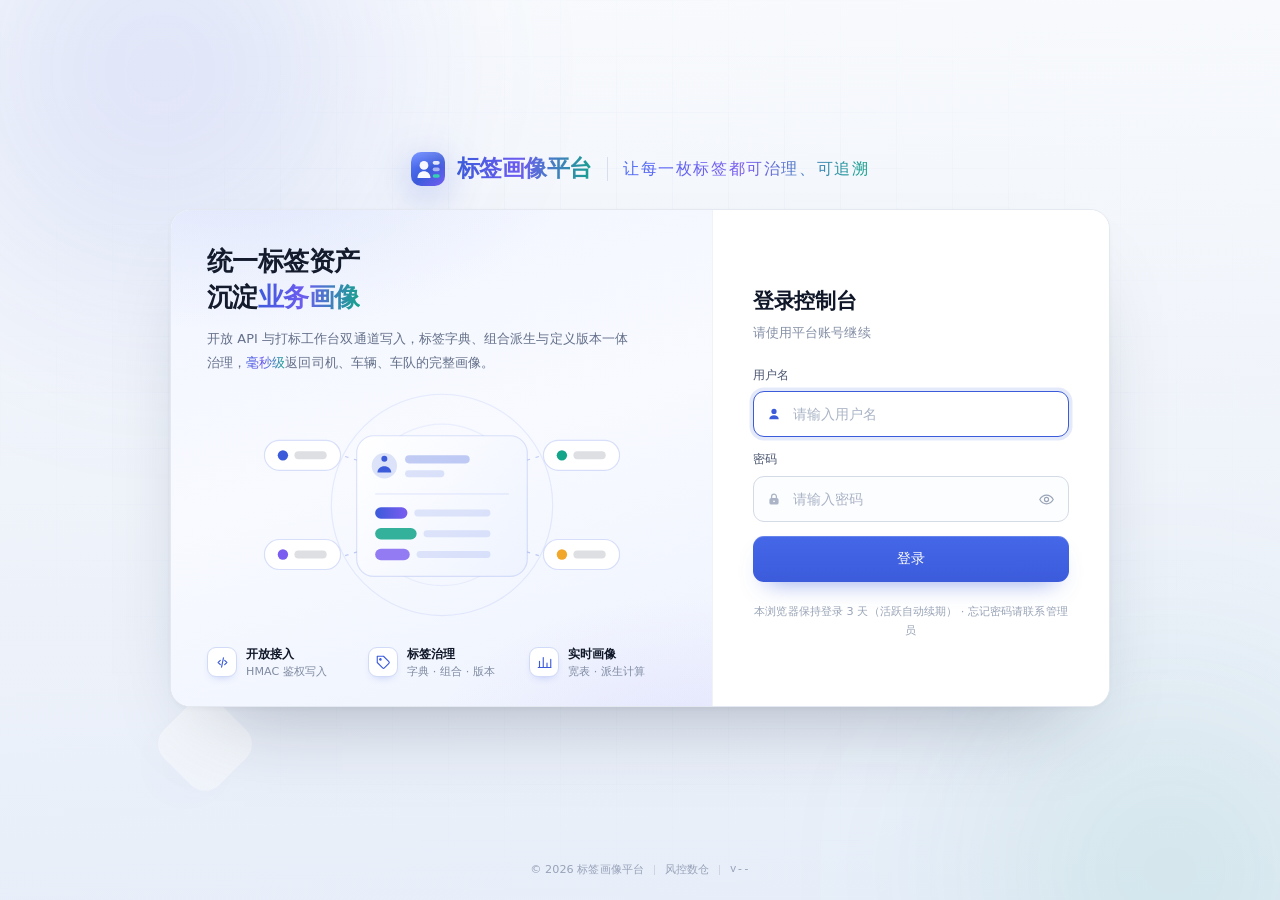
==== commit 6fe99c26: "release: 同步 1.22.11 公开脱敏版 - 与内网主仓 1.22.2–1.22.11 代码对齐：Kafka 写入通道与接入监控页、「全部对象」任务语义与虚拟待打标项、同步 latest 批" ====
--- a/server/src/main/resources/static/console/index.html
+++ b/server/src/main/resources/static/console/index.html
@@ -4,8 +4,8 @@
 <meta charset="UTF-8">
 <meta name="viewport" content="width=device-width, initial-scale=1.0">
 <title>标签画像平台 · 管理控制台</title>
-<link rel="icon" type="image/svg+xml" href="favicon.svg?v=20261030-38">
-<link rel="stylesheet" href="style.css?v=20261030-38">
+<link rel="icon" type="image/svg+xml" href="favicon.svg?v=20261030-46">
+<link rel="stylesheet" href="style.css?v=20261112-1">
 </head>
 <body>
 
@@ -220,7 +220,7 @@
           <div id="login-error" class="login-error hidden"></div>
           <button type="submit" class="btn btn-primary btn-block" id="login-submit">登录</button>
         </form>
-        <p class="auth-hint">会话仅存于本浏览器 · 忘记密码请联系管理员</p>
+        <p class="auth-hint">本浏览器保持登录 3 天（活跃自动续期） · 忘记密码请联系管理员</p>
       </section>
     </div>
   </main>
@@ -260,6 +260,7 @@
       <a href="#/logs" data-nav="logs" data-roles="ADMIN,TENANT_ADMIN,AUDITOR" title="审计日志"><span class="nav-ico"><svg viewBox="0 0 24 24" fill="none" stroke="currentColor" stroke-width="1.7" stroke-linecap="round" stroke-linejoin="round"><path d="M14 2H6a2 2 0 0 0-2 2v16a2 2 0 0 0 2 2h12a2 2 0 0 0 2-2V8z"/><path d="M14 2v6h6"/><path d="M9 13h6M9 17h6"/></svg></span>审计日志</a>
       <div class="nav-group">开发者</div>
       <a href="#/docs" data-nav="docs" title="接口文档"><span class="nav-ico"><svg viewBox="0 0 24 24" fill="none" stroke="currentColor" stroke-width="1.7" stroke-linecap="round" stroke-linejoin="round"><path d="M8.5 8.5L5 12l3.5 3.5M15.5 8.5L19 12l-3.5 3.5"/><path d="M13.5 4.5l-3 15"/></svg></span>接口文档</a>
+      <a href="#/monitor" data-nav="monitor" title="接入监控"><span class="nav-ico"><svg viewBox="0 0 24 24" fill="none" stroke="currentColor" stroke-width="1.7" stroke-linecap="round" stroke-linejoin="round"><path d="M3 12h4l2.5-6 3.5 12 3-8 2 2h3"/></svg></span>接入监控</a>
     </nav>
     <div class="sidebar-foot"><span class="foot-dot"></span><div class="foot-meta"><b><span class="app-version">v--</span></b><span>Label Platform</span></div></div>
   </aside>
@@ -271,13 +272,31 @@
         <p class="topbar-sub" id="page-subtitle">标签定义、上下线与写入开关</p>
       </div>
       <div class="topbar-right">
-        <span class="sys-chip"><span class="dot"></span>服务正常</span>
+        <span class="sys-chip is-idle" id="sys-chip" title="平台健康状态（每 30 秒自动检测）"><span class="dot"></span><span id="sys-chip-text">检测中</span></span>
         <span class="topbar-sep"></span>
-        <div class="user-box">
-          <span class="user-avatar" id="user-avatar">A</span>
-          <span id="user-info"></span>
-          <button id="btn-change-password" class="btn btn-ghost btn-sm" title="修改当前账号密码"><svg class="ico" viewBox="0 0 24 24" width="14" height="14" fill="none" stroke="currentColor" stroke-width="1.8" stroke-linecap="round" stroke-linejoin="round" aria-hidden="true"><path d="M15.5 4.5a3.5 3.5 0 1 0-4.9 3.2L4 14.3V18h3.7l1-1h2.1l1.3-1.3V13l1.6-1.6a3.5 3.5 0 0 0 .5-.4"/><circle cx="17.5" cy="6.5" r="1.1"/></svg>修改密码</button>
-          <button id="btn-logout" class="btn btn-ghost btn-sm" title="退出登录"><svg class="ico" viewBox="0 0 24 24" width="14" height="14" fill="none" stroke="currentColor" stroke-width="1.8" stroke-linecap="round" stroke-linejoin="round" aria-hidden="true"><path d="M14 4h4a2 2 0 0 1 2 2v12a2 2 0 0 1-2 2h-4"/><path d="M9 16l-4-4 4-4"/><path d="M5 12h11"/></svg>退出</button>
+        <div class="user-box" id="user-menu">
+          <button type="button" class="user-trigger" id="user-trigger" aria-haspopup="menu" aria-expanded="false" title="账号菜单">
+            <span class="user-avatar" id="user-avatar">A</span>
+            <span id="user-info"></span>
+            <svg class="user-caret" viewBox="0 0 24 24" width="12" height="12" fill="none" stroke="currentColor" stroke-width="2.2" stroke-linecap="round" stroke-linejoin="round" aria-hidden="true"><path d="M6 9l6 6 6-6"/></svg>
+          </button>
+          <div class="user-dropdown hidden" id="user-dropdown" role="menu" aria-labelledby="user-trigger">
+            <div class="user-dd-head">
+              <span class="user-avatar user-avatar-lg" id="user-avatar-lg">A</span>
+              <div class="user-dd-id">
+                <b id="user-dd-name">—</b>
+                <span class="user-dd-role" id="user-dd-role">—</span>
+              </div>
+            </div>
+            <div class="user-dd-line"></div>
+            <button type="button" class="user-dd-item" id="btn-change-password" role="menuitem">
+              <svg class="ico" viewBox="0 0 24 24" width="16" height="16" fill="none" stroke="currentColor" stroke-width="1.8" stroke-linecap="round" stroke-linejoin="round" aria-hidden="true"><path d="M15.5 4.5a3.5 3.5 0 1 0-4.9 3.2L4 14.3V18h3.7l1-1h2.1l1.3-1.3V13l1.6-1.6a3.5 3.5 0 0 0 .5-.4"/><circle cx="17.5" cy="6.5" r="1.1"/></svg>修改密码
+            </button>
+            <div class="user-dd-line"></div>
+            <button type="button" class="user-dd-item is-danger" id="btn-logout" role="menuitem">
+              <svg class="ico" viewBox="0 0 24 24" width="16" height="16" fill="none" stroke="currentColor" stroke-width="1.8" stroke-linecap="round" stroke-linejoin="round" aria-hidden="true"><path d="M14 4h4a2 2 0 0 1 2 2v12a2 2 0 0 1-2 2h-4"/><path d="M9 16l-4-4 4-4"/><path d="M5 12h11"/></svg>退出登录
+            </button>
+          </div>
         </div>
       </div>
     </header>
@@ -300,6 +319,6 @@
   </div>
 </div>
 
-<script type="module" src="js/main.js?v=20261030-38"></script>
+<script type="module" src="js/main.js?v=20261113-1"></script>
 </body>
 </html>
--- a/server/src/main/resources/static/console/style.css
+++ b/server/src/main/resources/static/console/style.css
@@ -238,22 +238,140 @@
 .topbar-sub { font-size: 11.8px; color: var(--text-3); line-height: 1.4; }
 .topbar-right { display: flex; align-items: center; gap: 14px; flex-shrink: 0; }
 .sys-chip {
-  display: inline-flex; align-items: center; gap: 7px; padding: 4px 11px; border-radius: 999px;
-  background: var(--green-bg); border: 1px solid rgba(12, 125, 84, .14);
-  color: var(--green); font-size: 12px; font-weight: 500;
-}
+  display: inline-flex; align-items: center; gap: 7px;
+  height: 26px; padding: 0 12px 0 10px; border-radius: 999px;
+  font-size: 12px; font-weight: 560; letter-spacing: .15px;
+  border: 1px solid transparent;
+  transition: background .25s ease, color .25s ease, border-color .25s ease,
+              box-shadow .25s ease, transform .18s ease;
+  user-select: none;
+}
+/* 状态点：实心点 + 呼吸光圈（灵动核心） */
 .sys-chip .dot {
-  width: 6px; height: 6px; border-radius: 50%; background: #23b26d;
-  box-shadow: 0 0 0 3px rgba(35, 178, 109, .12);
+  position: relative; width: 6px; height: 6px; border-radius: 50%;
+  background: #98a2b3; flex-shrink: 0;
+  transition: background .25s ease, box-shadow .25s ease;
+}
+.sys-chip .dot::after {
+  content: ''; position: absolute; inset: -3px; border-radius: 50%;
+  background: inherit; opacity: 0;
+  animation: chipPulse 2.4s cubic-bezier(.35, .6, .35, 1) infinite;
+}
+@keyframes chipPulse {
+  0%   { transform: scale(.55); opacity: .5; }
+  70%  { transform: scale(1.45); opacity: 0; }
+  100% { transform: scale(1.45); opacity: 0; }
+}
+
+/* 正常：渐变绿底 + 内高光 + 双色描边 */
+.sys-chip.is-ok {
+  color: #0a7a51;
+  background: linear-gradient(135deg, #e8f9f0 0%, #eefaf5 60%, #f3fcf8 100%);
+  border-color: rgba(16, 155, 101, .2);
+  box-shadow: 0 1px 2px rgba(16, 155, 101, .07), inset 0 1px 0 rgba(255, 255, 255, .7);
+}
+.sys-chip.is-ok .dot { background: #12b377; box-shadow: 0 0 0 3px rgba(18, 179, 119, .13); }
+
+/* 异常：红底 + 点闪烁（吸引注意） */
+.sys-chip.is-bad {
+  color: #c03333;
+  background: linear-gradient(135deg, #fdeeee 0%, #fdf2f2 60%, #fef6f6 100%);
+  border-color: rgba(208, 55, 55, .22);
+  box-shadow: 0 1px 2px rgba(208, 55, 55, .08), inset 0 1px 0 rgba(255, 255, 255, .7);
+}
+.sys-chip.is-bad .dot {
+  background: #e04848; box-shadow: 0 0 0 3px rgba(224, 72, 72, .15);
+  animation: chipBlink 1.15s ease-in-out infinite;
+}
+.sys-chip.is-bad .dot::after { animation-duration: 1.2s; }
+@keyframes chipBlink { 0%, 100% { opacity: 1; } 50% { opacity: .35; } }
+
+/* 连接中断：静默灰，无呼吸 */
+.sys-chip.is-idle {
+  color: #7c879b;
+  background: linear-gradient(135deg, #f3f5f9 0%, #f7f8fb 100%);
+  border-color: rgba(140, 150, 170, .22);
+  box-shadow: inset 0 1px 0 rgba(255, 255, 255, .65);
+}
+.sys-chip.is-idle .dot { background: #98a2b3; }
+.sys-chip.is-idle .dot::after { animation: none; }
+
+/* 悬停微交互：底色加深一档、光圈加速 */
+.sys-chip:hover { transform: translateY(-.5px); }
+.sys-chip.is-ok:hover { box-shadow: 0 3px 8px rgba(16, 155, 101, .12), inset 0 1px 0 rgba(255, 255, 255, .7); }
+.sys-chip.is-ok:hover .dot::after { animation-duration: 1.5s; }
+.sys-chip.is-bad:hover { box-shadow: 0 3px 8px rgba(208, 55, 55, .12), inset 0 1px 0 rgba(255, 255, 255, .7); }
+.sys-chip.is-idle:hover { box-shadow: 0 2px 6px rgba(120, 130, 150, .1), inset 0 1px 0 rgba(255, 255, 255, .65); }
+
+@media (prefers-reduced-motion: reduce) {
+  .sys-chip .dot::after, .sys-chip.is-bad .dot { animation: none; }
 }
 .topbar-sep { width: 1px; height: 20px; background: var(--line); }
-.user-box { display: flex; align-items: center; gap: 9px; font-size: 13px; color: var(--text-2); }
+.user-box { position: relative; display: flex; align-items: center; gap: 9px; font-size: 13px; color: var(--text-2); }
 .user-avatar {
   width: 30px; height: 30px; border-radius: 9px;
   background: var(--brand-weak); color: var(--brand);
   font-size: 12.5px; font-weight: 650;
   display: inline-flex; align-items: center; justify-content: center;
 }
+/* 用户菜单触发区：头像 + 名称 + 角色 + 箭头 */
+.user-trigger {
+  display: inline-flex; align-items: center; gap: 8px;
+  padding: 4px 8px 4px 4px; border-radius: 10px;
+  background: transparent; border: 1px solid transparent;
+  color: var(--text-2); font-size: 13px; cursor: pointer;
+  transition: background .15s ease, border-color .15s ease;
+}
+.user-trigger:hover, .user-trigger.is-open { background: var(--line-2); border-color: var(--line); }
+.user-caret { color: var(--text-3); transition: transform .18s ease; flex-shrink: 0; }
+.user-trigger.is-open .user-caret { transform: rotate(180deg); }
+/* 下拉面板 */
+.user-dropdown {
+  position: absolute; top: calc(100% + 8px); right: 0; z-index: 60;
+  min-width: 232px; padding: 6px;
+  background: var(--card); border: 1px solid var(--line);
+  border-radius: var(--radius-lg); box-shadow: var(--shadow-lg);
+  animation: fadeUp .16s ease both;
+}
+.user-dd-head { display: flex; align-items: center; gap: 10px; padding: 10px 10px 9px; }
+.user-avatar-lg { width: 38px; height: 38px; border-radius: 12px; font-size: 15px; }
+.user-dd-id { display: flex; flex-direction: column; gap: 2px; min-width: 0; }
+.user-dd-id b { font-size: 13.5px; color: var(--text); font-weight: 640; }
+.user-dd-role { font-size: 12px; color: var(--text-3); }
+.user-dd-line { height: 1px; margin: 5px 6px; background: var(--line); }
+.user-dd-item {
+  display: flex; align-items: center; gap: 9px; width: 100%;
+  padding: 9px 10px; border-radius: 9px; border: none; background: transparent;
+  font-size: 13px; color: var(--text-2); cursor: pointer; text-align: left;
+}
+.user-dd-item:hover { background: var(--line-2); color: var(--text); }
+.user-dd-item .ico { color: var(--text-3); }
+.user-dd-item.is-danger:hover { background: var(--red-bg); color: var(--red); }
+.user-dd-item.is-danger:hover .ico { color: var(--red); }
+
+/* ---------------- 对象 ID 下拉选择（自建 combo，datalist 在 Chrome 单击不展开） ---------------- */
+.oid-combo { position: relative; }
+.oid-combo input { width: 100%; padding-right: 32px; }
+.oid-caret {
+  position: absolute; right: 11px; top: 50%; transform: translateY(-50%);
+  color: var(--text-3); pointer-events: none;
+  transition: transform .18s ease, color .18s ease;
+}
+.oid-combo.is-open .oid-caret { transform: translateY(-50%) rotate(180deg); color: var(--brand); }
+.oid-combo:focus-within .oid-caret { color: var(--brand); }
+.oid-menu {
+  position: absolute; top: calc(100% + 4px); left: 0; right: 0; z-index: 40;
+  max-height: 260px; overflow-y: auto; padding: 4px;
+  background: var(--card); border: 1px solid var(--line); border-radius: var(--radius);
+  box-shadow: var(--shadow-lg);
+}
+.oid-menu-item {
+  display: flex; align-items: center; justify-content: space-between; gap: 10px;
+  padding: 7px 9px; border-radius: 7px; font-size: 13px; color: var(--text-2); cursor: pointer;
+}
+.oid-menu-item:hover, .oid-menu-item.is-active { background: var(--brand-weak); color: var(--brand); }
+.oid-menu-item .oid-meta { font-size: 11.5px; color: var(--text-3); flex-shrink: 0; }
+.oid-menu-empty { padding: 10px; font-size: 12.5px; color: var(--text-3); text-align: center; }
 .content { flex: 1; padding: 22px 28px 48px; }
 .content > .card, .content > .stat-row { animation: fadeUp .26s ease both; }
 
@@ -270,6 +388,10 @@
 .btn-primary { background: var(--brand); color: #fff; box-shadow: var(--shadow-xs); }
 .btn-primary:hover:not(:disabled) { background: var(--brand-hover); }
 .btn-ghost { background: #fff; border-color: var(--line-strong); color: var(--text-2); }
+
+/* 描边按钮：次级操作（品牌描边，比 ghost 更明确） */
+.btn-outline { background: var(--card); border: 1px solid var(--brand-line); color: var(--brand); }
+.btn-outline:hover { background: var(--brand-weak); border-color: var(--brand); color: var(--brand-hover); }
 .btn-ghost:hover:not(:disabled) { border-color: var(--brand); color: var(--brand); background: var(--brand-weak); }
 .btn-danger { background: var(--red); color: #fff; box-shadow: var(--shadow-xs); }
 .btn-danger:hover:not(:disabled) { background: #b03434; }
@@ -523,13 +645,13 @@
 
 /* ---------------- 提示条 ---------------- */
 .notice {
-  display: flex; align-items: flex-start; gap: 9px;
-  padding: 10px 14px; border: 1px solid; border-radius: var(--radius-sm);
+  display: block; position: relative;
+  padding: 10px 14px 10px 30px; border: 1px solid; border-radius: var(--radius-sm);
   font-size: 12.6px; line-height: 1.7;
 }
 .notice::before {
-  content: ""; flex-shrink: 0; width: 6px; height: 6px; margin-top: 7px;
-  border-radius: 50%; background: currentColor; opacity: .65;
+  content: ""; position: absolute; left: 14px; top: 17px;
+  width: 6px; height: 6px; border-radius: 50%; background: currentColor; opacity: .65;
 }
 .notice-info { background: var(--brand-weak); border-color: var(--brand-line); color: #33415c; }
 .notice-warn { background: var(--amber-bg); border-color: #f0dfb6; color: #7a5610; }
@@ -565,7 +687,8 @@
   display: flex; align-items: center; justify-content: center;
   box-shadow: inset 0 1px 0 rgba(255, 255, 255, .22), 0 8px 16px -10px rgba(59, 91, 219, .6);
 }
-.profile-id { font-family: var(--font-mono); font-size: 15px; font-weight: 600; }
+.profile-id { font-family: var(--font-mono); font-size: 15px; font-weight: 600; display: flex; align-items: baseline; gap: 8px; flex-wrap: wrap; }
+.profile-name { font-family: inherit; font-size: 13.5px; font-weight: 500; color: var(--text-2); }
 .profile-meta { margin-top: 3px; font-size: 12.2px; color: var(--text-3); }
 .profile-stats { margin-left: auto; display: flex; align-items: center; gap: 22px; }
 .pstat { text-align: right; }
@@ -686,6 +809,8 @@
   margin-bottom: 10px; font-size: 13px; font-weight: 600; color: var(--text);
 }
 .doc-section h4::before { content: ""; width: 3px; height: 13px; border-radius: 2px; background: var(--brand); }
+.doc-section h4.doc-sub { margin-top: 16px; font-size: 12.5px; color: var(--text-2); }
+.doc-section h4.doc-sub::before { background: var(--border-strong, #c9d3df); }
 .doc-tip { margin-top: 8px; font-size: 12.5px; color: var(--text-2); line-height: 1.8; }
 .doc-tip b { color: var(--text); font-weight: 600; }
 .doc-list { margin: 2px 0 0 18px; }
@@ -699,6 +824,7 @@
 }
 .method-post { background: var(--green-bg); color: var(--green); }
 .method-get { background: var(--blue-bg); color: var(--blue); }
+.method-kafka { background: var(--amber-bg); color: var(--amber); font-size: 10.5px; }
 .api-title { display: flex; align-items: center; gap: 10px; flex-wrap: wrap; }
 .api-path { font-family: var(--font-mono); font-size: 13px; }
 .api-name { color: var(--text-3); font-size: 12px; font-weight: 400; }
@@ -1272,20 +1398,21 @@
 #tag-table .table-wrap > table > tbody > tr:hover > td:last-child { background: #f8faff; }
 
 /* 标签表：列宽收敛，桌面端完整展示；窄屏保留横向滚动 */
-#tag-table table { min-width: 1320px; table-layout: fixed; }
+#tag-table table { min-width: 1240px; table-layout: fixed; }
 #tag-table th, #tag-table td { min-width: 0; overflow: hidden; }
-#tag-table th:nth-child(1),  #tag-table td:nth-child(1)  { width: 14%; }
-#tag-table th:nth-child(2),  #tag-table td:nth-child(2)  { width: 8%; }
-#tag-table th:nth-child(3),  #tag-table td:nth-child(3)  { width: 6%; }
-#tag-table th:nth-child(4),  #tag-table td:nth-child(4)  { width: 10.5%; }
-#tag-table th:nth-child(5),  #tag-table td:nth-child(5)  { width: 9%; }
-#tag-table th:nth-child(6),  #tag-table td:nth-child(6)  { width: 5.5%; }
-#tag-table th:nth-child(7),  #tag-table td:nth-child(7)  { width: 8.5%; }
-#tag-table th:nth-child(8),  #tag-table td:nth-child(8)  { width: 8%; }
-#tag-table th:nth-child(9),  #tag-table td:nth-child(9)  { width: 6.5%; }
-#tag-table th:nth-child(10), #tag-table td:nth-child(10) { width: 5%; }
-#tag-table th:nth-child(11), #tag-table td:nth-child(11) { width: 8%; }
-#tag-table th:nth-child(12), #tag-table td:nth-child(12) { width: 11%; }
+#tag-table th:nth-child(1),  #tag-table td:nth-child(1)  { width: 12.5%; }
+#tag-table th:nth-child(2),  #tag-table td:nth-child(2)  { width: 9.8%; padding-left: 12px; padding-right: 10px; }
+#tag-table th:nth-child(3),  #tag-table td:nth-child(3)  { width: 5.8%; }
+#tag-table th:nth-child(4),  #tag-table td:nth-child(4)  { width: 8.6%; }
+#tag-table th:nth-child(5),  #tag-table td:nth-child(5)  { width: 4.3%; }
+#tag-table th:nth-child(6),  #tag-table td:nth-child(6)  { width: 9.6%; }
+#tag-table th:nth-child(7),  #tag-table td:nth-child(7)  { width: 4.9%; }
+#tag-table th:nth-child(8),  #tag-table td:nth-child(8)  { width: 7.8%; }
+#tag-table th:nth-child(9),  #tag-table td:nth-child(9)  { width: 7.2%; }
+#tag-table th:nth-child(10), #tag-table td:nth-child(10) { width: 5.2%; }
+#tag-table th:nth-child(11), #tag-table td:nth-child(11) { width: 4.3%; }
+#tag-table th:nth-child(12), #tag-table td:nth-child(12) { width: 7.3%; }
+#tag-table th:nth-child(13), #tag-table td:nth-child(13) { width: 12.7%; }
 #tag-table td .cell-strong, #tag-table td .cell-sub {
   overflow: hidden; text-overflow: ellipsis; white-space: nowrap;
 }
@@ -2146,7 +2273,7 @@
 .badge { font-size: 11.3px; font-weight: 500; padding: 2px 8px; }
 .badge-blue::before, .badge-gray::before { display: none; }
 .badge-blue { background: #eef2fd; color: #3f5fbe; }
-.notice { border-radius: var(--r-md); padding: 10px 13px; font-size: 12.4px; line-height: 1.65; }
+.notice { border-radius: var(--r-md); padding: 10px 13px 10px 30px; font-size: 12.4px; line-height: 1.65; }
 .card > .notice { margin: 14px 18px; }
 
 /* ---------- 11. 分页 ---------- */
@@ -2215,6 +2342,12 @@
   cursor: pointer; transition: background var(--t);
 }
 .wb-recent-item:hover { background: var(--hover); }
+/* 长对象 ID（如 25 位随机串）省略号截断，时间固定不换行，保证每行等高 */
+.wb-recent-id {
+  flex: 1 1 auto; min-width: 0;
+  overflow: hidden; text-overflow: ellipsis; white-space: nowrap;
+}
+.wb-recent-time { flex: none; white-space: nowrap; font-variant-numeric: tabular-nums; }
 .wb-subhead { margin-top: 2px; border-top: 1px solid var(--line-2); }
 .wb-section-title { font-size: 11.4px; font-weight: 600; letter-spacing: .04em; color: var(--ink-3); }
 .wb-input { min-height: 34px; border-radius: 9px; font-size: 12.4px; border-color: #dde2ec; }
@@ -2347,7 +2480,7 @@
 .modal-head { border-bottom: 1px solid var(--line-2); }
 
 /* 提示条：与卡片一致的圆角与图标对齐 */
-.notice { display: flex; align-items: flex-start; gap: 8px; border-radius: 11px; }
+.notice { border-radius: 11px; }
 .notice-info { background: #f2f6ff; border-color: #dde6fd; color: #33508f; }
 .notice-warn { background: #fdf6e8; border-color: #f5e3bd; color: #7c5510; }
 
@@ -2834,7 +2967,22 @@
 .docs-detail-title { display: flex; align-items: center; gap: 9px; flex-wrap: wrap; min-width: 0; }
 .docs-detail-title .api-path { font-size: 13.6px; font-weight: 600; }
 .docs-detail-title .api-name { font-size: 12.2px; color: var(--ink-3); }
-.docs-detail-actions { display: flex; gap: 8px; }
+.docs-detail-actions { display: flex; gap: 10px; align-items: center; }
+.docs-detail-actions .btn {
+  height: 31px; padding: 0 14px; font-size: 12.8px; font-weight: 580; border-radius: 8px;
+  display: inline-flex; align-items: center; gap: 6px; white-space: nowrap;
+}
+.docs-detail-actions .btn svg { width: 14px; height: 14px; flex: none; }
+.docs-detail-actions .btn-ghost {
+  background: #fff; border-color: var(--brand-line); color: var(--brand);
+  box-shadow: 0 1px 2px rgba(15, 23, 42, .06);
+}
+.docs-detail-actions .btn-ghost:hover:not(:disabled) {
+  background: var(--brand-weak); border-color: var(--brand); color: var(--brand-hover);
+}
+.docs-detail-actions .btn-primary { box-shadow: var(--shadow-brand); }
+.docs-detail-actions .btn-primary:hover:not(:disabled) { transform: translateY(-1px); }
+.docs-detail-actions .btn-primary:active:not(:disabled) { transform: translateY(0); }
 .docs-detail-body { padding: 16px 20px 22px; }
 .docs-detail-body .doc-section:first-child { margin-top: 0; }
 .docs-detail-body .doc-note { margin-bottom: 14px; }
@@ -3517,7 +3665,7 @@
 .pager { padding: 14px 20px; }
 .pager-page { height: 30px; min-width: 30px; border-radius: 9px; font-size: 12.4px; }
 .pager-info { font-size: 12.2px; }
-.notice { padding: 12px 14px; font-size: 12.8px; border-radius: 14px; }
+.notice { padding: 12px 14px 12px 30px; font-size: 12.8px; border-radius: 14px; }
 .card > .notice { margin: 18px 24px; }
 
 /* ---------- 7. 弹窗与抽屉 ---------- */
@@ -4219,3 +4367,267 @@
    ============================================================ */
 .filter-bar .filter-btns { display: flex; align-items: center; gap: 12px; margin-left: auto; }
 .filter-bar .field.grow { flex: 1 1 380px; min-width: 280px; }
+
+/* ============================================================
+   v47 无权限的写入开关：整体灰显，避免被误认为可点击
+   ============================================================ */
+.switch.is-locked { color: var(--ink-3); opacity: .9; }
+.switch.is-locked .switch-track { background: #e9edf4; }
+.switch.is-locked .switch-thumb { background: #fff; box-shadow: 0 1px 2px rgba(16, 24, 40, .10); }
+.switch.is-locked .switch-label { color: var(--ink-3); font-weight: 450; }
+
+/* ============================================================
+   v48 文档正文不限宽：注释与段落使用全部可用宽度
+   （v35 的 max-width:80ch 在宽屏下过早换行，右侧留大片空白）
+   ============================================================ */
+.docs-detail-body p, .docs-detail-body .doc-note { max-width: none; }
+
+/* ---------------- 维度管理弹窗（标签字典页） ---------------- */
+.dim-summary { display: flex; align-items: center; justify-content: space-between; gap: 6px; margin: 12px 2px 0; font-size: 12px; color: var(--text-3); }
+.dim-summary b { color: var(--text-2); font-weight: 620; font-variant-numeric: tabular-nums; }
+.dim-bulk { display: inline-flex; align-items: center; gap: 6px; }
+.dim-bulk a { color: var(--text-3); font-size: 12px; cursor: pointer; }
+.dim-bulk a:hover { color: var(--brand); }
+.dim-bulk i { color: var(--line-strong); font-style: normal; }
+
+.dim-tree {
+  position: relative;
+  border: 1px solid var(--line);
+  border-radius: var(--radius-lg);
+  max-height: 420px;
+  overflow: auto;
+  background: var(--card);
+}
+
+/* 表头与数据行共用一套列宽 → 排序/优先级/操作三列严格对齐 */
+.dim-head,
+.dim-row {
+  display: grid;
+  grid-template-columns: 26px minmax(0, 1fr) 60px 84px 142px;
+  column-gap: 10px;
+  align-items: center;
+}
+.dim-head {
+  position: sticky; top: 0; z-index: 3;
+  height: 32px; padding: 0 12px 0 8px;
+  font-size: 11.5px; font-weight: 500; color: var(--text-3);
+  background: #f7f8fc;
+  border-bottom: 1px solid var(--line);
+  border-radius: var(--radius-lg) var(--radius-lg) 0 0;
+}
+.dim-head > span { display: inline-flex; align-items: center; gap: 4px; min-width: 0; white-space: nowrap; }
+.dim-head .is-center { justify-content: center; }
+.dim-head .is-end { justify-content: flex-end; }
+.dim-col-tip {
+  width: 13px; height: 13px; flex: none;
+  border: 1px solid var(--line-strong); border-radius: 50%;
+  font-size: 9px; font-style: normal; line-height: 1;
+  display: inline-flex; align-items: center; justify-content: center;
+  color: var(--text-3); cursor: help;
+}
+
+/* 分组：一级维度 + 其下二级；组间分隔线 */
+.dim-group + .dim-group { border-top: 1px solid var(--line); }
+.dim-row {
+  position: relative;
+  padding: 10px 12px 10px 8px;
+  font-size: 12.8px;
+  transition: background .15s ease, box-shadow .15s ease;
+}
+.dim-row:hover { background: #f7f9ff; }
+.dim-row-top {
+  background: linear-gradient(180deg, #f9fbff 0%, #f5f8fd 100%);
+  font-weight: 620;
+}
+.dim-row-top:hover { background: linear-gradient(180deg, #f3f6ff 0%, #eff4fd 100%); }
+/* 未保存变更：暖色底 + 左侧竖条，一眼看出哪些行待保存 */
+.dim-row.is-dirty {
+  background: linear-gradient(90deg, #fffcf2 0%, #fffdf8 60%, #ffffff 100%);
+  box-shadow: inset 3px 0 0 #e2b263;
+}
+.dim-row.is-dirty:hover { background: linear-gradient(90deg, #fff8e6 0%, #fffaef 60%, #ffffff 100%); }
+.dim-row-top.is-dirty { background: linear-gradient(90deg, #fffcf2 0%, #fffdf8 60%, #f7fafe 100%); }
+.dim-row-top.is-dirty:hover { background: linear-gradient(90deg, #fff8e6 0%, #fffaef 60%, #f2f6fd 100%); }
+
+.dim-cell-name { display: flex; align-items: center; gap: 8px; min-width: 0; }
+.dim-name { color: var(--text); white-space: nowrap; overflow: hidden; text-overflow: ellipsis; }
+.dim-row-sub .dim-name { color: var(--text-2); font-weight: 500; }
+.dim-row-top .dim-name { cursor: pointer; }
+.dim-code { color: var(--text-3); font-size: 11.5px; white-space: nowrap; overflow: hidden; text-overflow: ellipsis; }
+.dim-sort {
+  justify-self: center; white-space: nowrap; min-width: 34px; text-align: center;
+  font-size: 11.5px; color: var(--text-3);
+  background: var(--line-2); border-radius: 999px; padding: 2px 9px;
+  font-variant-numeric: tabular-nums;
+}
+.dim-prio-cell { justify-self: center; display: inline-flex; align-items: center; }
+.dim-row .row-actions { justify-self: end; display: flex; align-items: center; gap: 4px; flex: none; }
+
+/* 二级树线：竖线沿左侧折叠列贯穿，横线指向名称；组内最后一项竖线止于行中点 */
+.dim-row-sub::before {
+  content: ''; position: absolute; left: 18px; top: 0; bottom: 0;
+  border-left: 1px dashed var(--line-strong);
+}
+.dim-row-sub::after {
+  content: ''; position: absolute; left: 18px; top: 50%; width: 16px;
+  border-top: 1px dashed var(--line-strong);
+}
+.dim-subs .dim-row-sub:last-child::before { bottom: 50%; }
+
+/* 图标操作按钮 */
+.dim-act {
+  width: 26px; height: 26px; display: inline-flex; align-items: center; justify-content: center;
+  border: none; border-radius: 7px; background: transparent; color: var(--text-3); cursor: pointer;
+  transition: background .15s ease, color .15s ease;
+}
+.dim-act:hover { background: var(--brand-weak); color: var(--brand); }
+.dim-act.is-danger:hover { background: var(--red-bg); color: var(--red); }
+
+/* 「+ 二级」轻量 chip */
+.dim-add-sub-chip {
+  height: 24px; padding: 0 9px; margin-left: 2px;
+  border: 1px dashed var(--brand-line); border-radius: 999px;
+  background: transparent; color: var(--brand); font-size: 11.5px; cursor: pointer;
+  transition: background .15s ease, border-color .15s ease;
+}
+.dim-add-sub-chip:hover { background: var(--brand-weak); border-style: solid; }
+
+/* 底部：统计 + 新增入口 */
+.dim-foot { display: flex; align-items: center; justify-content: space-between; margin-top: 14px; }
+.dim-foot .row-actions { display: flex; gap: 8px; }
+
+/* 折叠交互 */
+.dim-toggle {
+  width: 22px; height: 22px; display: inline-flex; align-items: center; justify-content: center;
+  border: none; border-radius: 6px; background: transparent; color: var(--text-3); cursor: pointer;
+  transition: background .15s ease, color .15s ease;
+}
+.dim-toggle:hover:not(:disabled) { background: var(--line-2); color: var(--text-2); }
+.dim-toggle:disabled { opacity: .35; cursor: default; }
+.dim-chevron { transition: transform .18s ease; }
+.dim-row-top.is-collapsed .dim-chevron { transform: rotate(-90deg); }
+.dim-subs[hidden] { display: none; }
+.dim-subcount {
+  font-size: 11px; color: var(--text-3); background: var(--line-2);
+  border-radius: 999px; padding: 1px 7px; font-variant-numeric: tabular-nums;
+}
+
+/* 变更标记：待新增（品牌色）/ 已修改（琥珀色） */
+.dim-flag {
+  flex: none; font-size: 10.5px; font-weight: 600; line-height: 1.8;
+  padding: 0 6px; border-radius: 999px;
+  color: var(--amber); background: var(--amber-bg);
+}
+.dim-flag.is-new { color: var(--brand); background: var(--brand-weak); }
+
+/* 优先级徽章（仅一级维度） */
+.dim-prio {
+  font-size: 11px; font-weight: 620; color: var(--brand);
+  background: var(--brand-weak); border: 1px solid transparent; border-radius: 999px;
+  padding: 1px 8px; cursor: pointer; font-variant-numeric: tabular-nums;
+  font-family: var(--font-mono); line-height: 1.6;
+  transition: border-color .15s ease, background .15s ease;
+}
+.dim-prio:hover { border-color: var(--brand-line); }
+.dim-prio.is-empty { color: var(--text-3); background: var(--line-2); }
+.dim-prio.is-empty[data-dim-prio]:hover { border-color: var(--line-strong); }
+.dim-prio.is-readonly { cursor: default; }
+.dim-prio-input {
+  width: 58px; height: 22px; padding: 0 6px;
+  border: 1px solid var(--brand); border-radius: 6px;
+  font-size: 11.5px; outline: none; box-shadow: var(--ring);
+}
+
+/* 弹窗底部：未保存提示（左）+ 操作按钮（右） */
+.dim-dirty-hint { margin-right: auto; display: inline-flex; align-items: center; gap: 6px; font-size: 12px; color: var(--text-3); }
+.dim-dirty-hint.is-on { color: var(--amber); font-weight: 560; }
+.dim-dirty-hint i { width: 6px; height: 6px; border-radius: 50%; background: #d29a2a; display: inline-block; }
+.dim-foot-btns { display: inline-flex; align-items: center; gap: 8px; }
+
+/* ---------------- Kafka 接入看板（标签字典页） ---------------- */
+.kafka-head { display: flex; align-items: center; gap: 12px; flex-wrap: wrap; margin-bottom: 14px; }
+.kafka-state {
+  display: inline-flex; align-items: center; gap: 7px;
+  font-size: 12.5px; font-weight: 600; padding: 4px 12px; border-radius: 999px;
+}
+.kafka-state i { width: 7px; height: 7px; border-radius: 50%; background: currentColor; }
+.kafka-state.is-ok { color: var(--green); background: var(--green-bg); }
+.kafka-state.is-idle { color: var(--text-3); background: var(--line-2); }
+.kafka-state.is-bad { color: var(--red); background: var(--red-bg); }
+.kafka-meta { font-size: 12px; color: var(--text-3); }
+.kafka-meta b { color: var(--text-2); font-weight: 600; }
+
+.kafka-grid { display: grid; grid-template-columns: repeat(4, minmax(0, 1fr)); gap: 10px; }
+.kafka-item {
+  border: 1px solid var(--line); border-radius: var(--radius);
+  padding: 10px 12px; background: #fbfcff;
+}
+.kafka-item span { display: block; font-size: 11.5px; color: var(--text-3); margin-bottom: 5px; }
+.kafka-item b {
+  font-size: 19px; font-weight: 650; color: var(--text);
+  font-variant-numeric: tabular-nums; line-height: 1.25;
+}
+.kafka-item b.is-warn { color: var(--amber); }
+.kafka-item b.is-bad { color: var(--red); }
+.kafka-item b.kafka-time { font-size: 13px; font-weight: 560; color: var(--text-2); }
+
+.kafka-counts { margin-top: 14px; border: 1px solid var(--line); border-radius: var(--radius); padding: 12px 14px; background: var(--card); }
+.kafka-count-block + .kafka-count-block { margin-top: 12px; padding-top: 12px; border-top: 1px dashed var(--line); }
+.kafka-counts-title { font-size: 12px; color: var(--text-2); margin-bottom: 9px; display: flex; align-items: baseline; gap: 8px; flex-wrap: wrap; }
+.kafka-counts-title b { font-weight: 650; color: var(--text-2); letter-spacing: .2px; }
+.kafka-since { font-size: 11.5px; color: var(--text-3); }
+.kafka-count-row { display: flex; gap: 24px; flex-wrap: wrap; align-items: baseline; }
+.kafka-count { font-size: 12px; color: var(--text-3); display: inline-flex; align-items: baseline; gap: 5px; }
+.kafka-count b { font-size: 16px; font-weight: 650; color: var(--text); font-variant-numeric: tabular-nums; }
+.kafka-count.is-ok b { color: var(--green); }
+.kafka-count.is-bad b { color: var(--red); }
+.kafka-count-block.is-total .kafka-count b { font-size: 17px; }
+.kafka-rate { margin-left: auto; font-size: 11.5px; color: var(--text-3); }
+.kafka-rate b { color: var(--text-2); font-variant-numeric: tabular-nums; font-weight: 650; }
+
+.kafka-last-error { margin-top: 12px; }
+.kafka-tip { margin-top: 12px; font-size: 11.5px; color: var(--text-3); line-height: 1.7; }
+
+@media (max-width: 760px) {
+  .kafka-grid { grid-template-columns: repeat(2, minmax(0, 1fr)); }
+}
+
+/* ---------- 标签字典 · 维度管理按钮（tonal 次级按钮，与主按钮同高同圆角） ---------- */
+#dim-manage-btn {
+  display: inline-flex; align-items: center; justify-content: center; gap: 8px;
+  height: 34px; padding: 0 13px 0 12px;
+  border: 1px solid #d8e0fa;
+  border-radius: 10px;
+  background: linear-gradient(180deg, #f8faff 0%, #eef2fe 100%);
+  color: #34479e;
+  font-size: 12.7px; font-weight: 570; letter-spacing: .01em;
+  box-shadow: inset 0 1px 0 rgba(255, 255, 255, .9), 0 1px 2px rgba(31, 45, 95, .05);
+  transition: background .18s var(--ease-spring, ease), border-color .18s ease,
+    color .18s ease, box-shadow .18s ease, transform .18s var(--ease-spring, ease);
+}
+#dim-manage-btn svg.ico { width: 16px; height: 16px; color: #4157b4; transition: color .18s ease; }
+#dim-manage-btn:hover:not(:disabled) {
+  background: linear-gradient(180deg, #f1f5ff 0%, #e4eafd 100%);
+  border-color: #c2d0f6;
+  color: #2b3c8f;
+  box-shadow: inset 0 1px 0 rgba(255, 255, 255, .9), 0 6px 14px -8px rgba(59, 91, 219, .55);
+  transform: translateY(-1px);
+}
+#dim-manage-btn:hover:not(:disabled) svg.ico { color: #3547a4; }
+#dim-manage-btn:active:not(:disabled) {
+  transform: translateY(0) scale(.99);
+  background: linear-gradient(180deg, #e6ebfc 0%, #dfe6fb 100%);
+  box-shadow: inset 0 1px 3px rgba(45, 62, 130, .16);
+}
+#dim-manage-btn:focus-visible {
+  outline: none;
+  border-color: #aebdf3;
+  box-shadow: var(--ring, 0 0 0 3px rgba(59, 91, 219, .14));
+}
+
+/* ---------- 调用趋势 · 口径说明（三指标量纲不同：请求数 vs 标签条数） ---------- */
+.dash-chart-note {
+  margin: 8px 2px 0; padding-top: 8px;
+  border-top: 1px dashed var(--line-2);
+  font-size: 11.5px; line-height: 1.7; color: var(--ink-3);
+}
